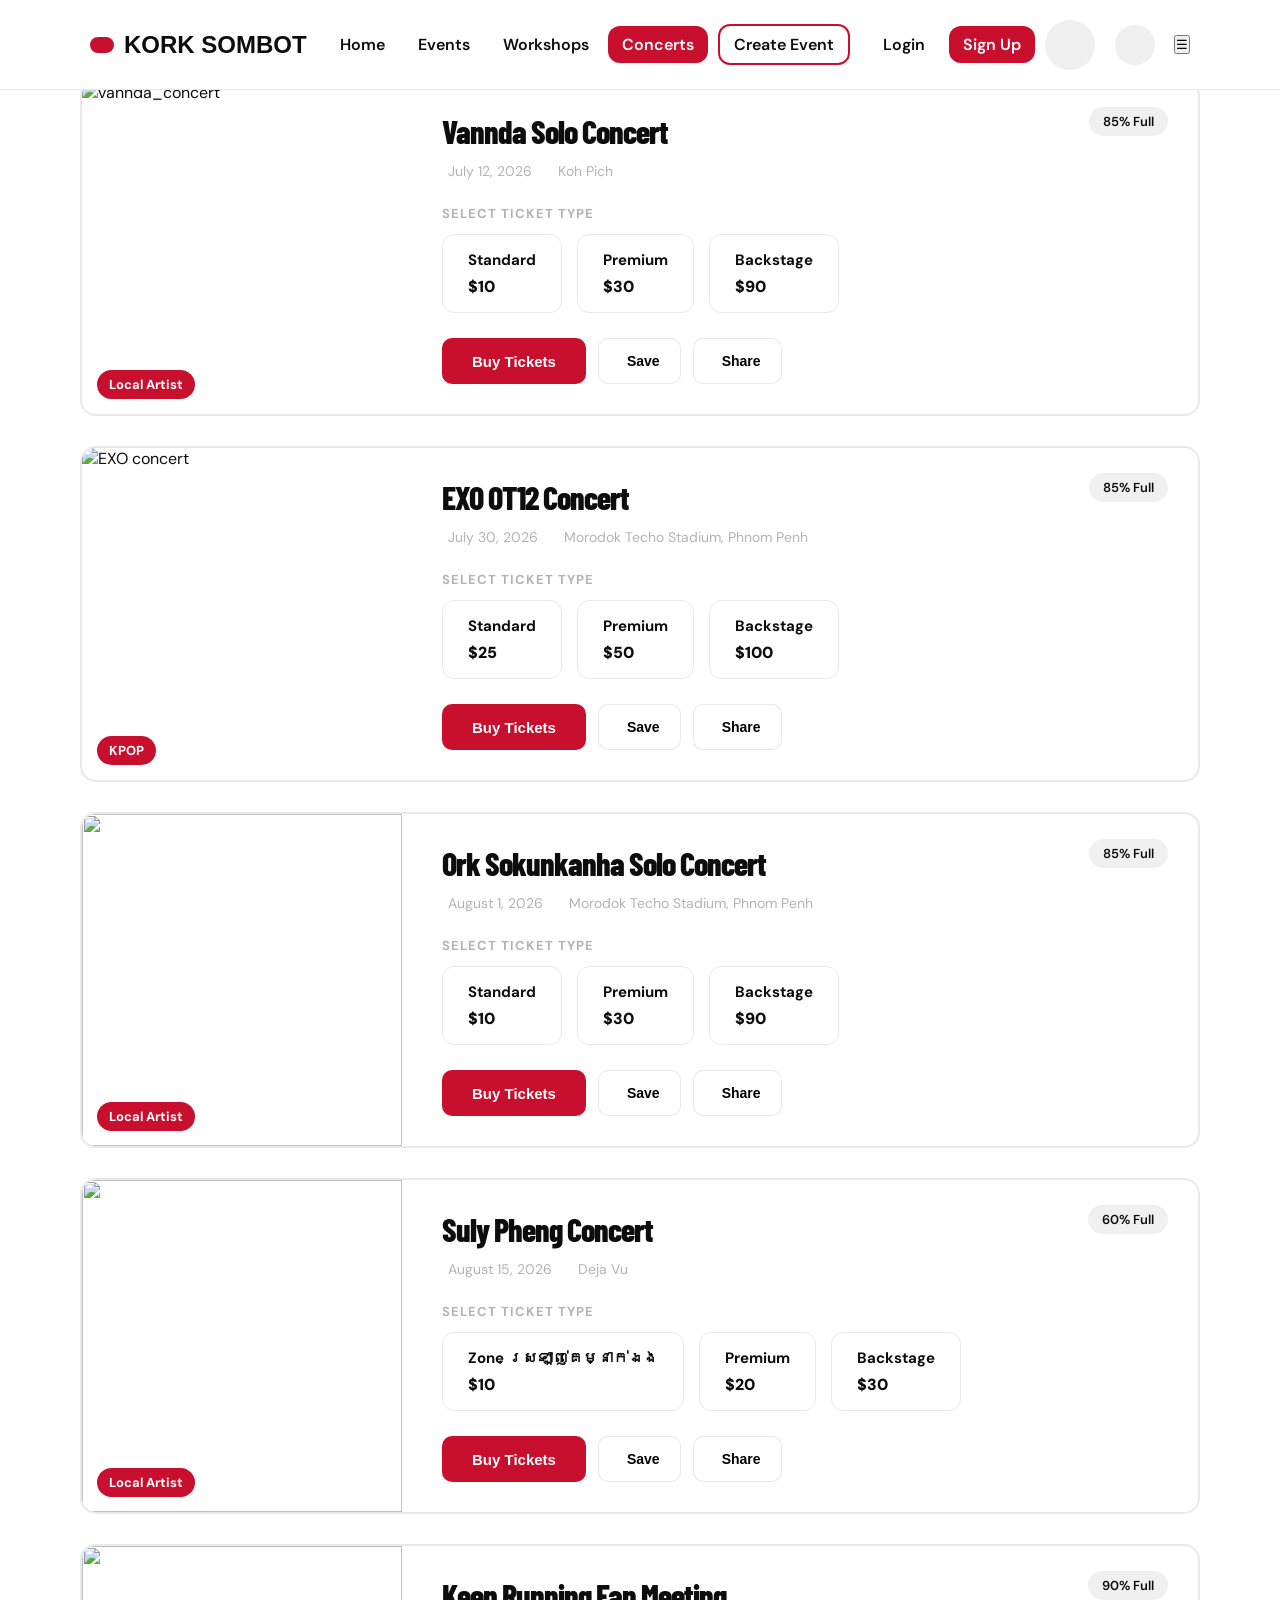
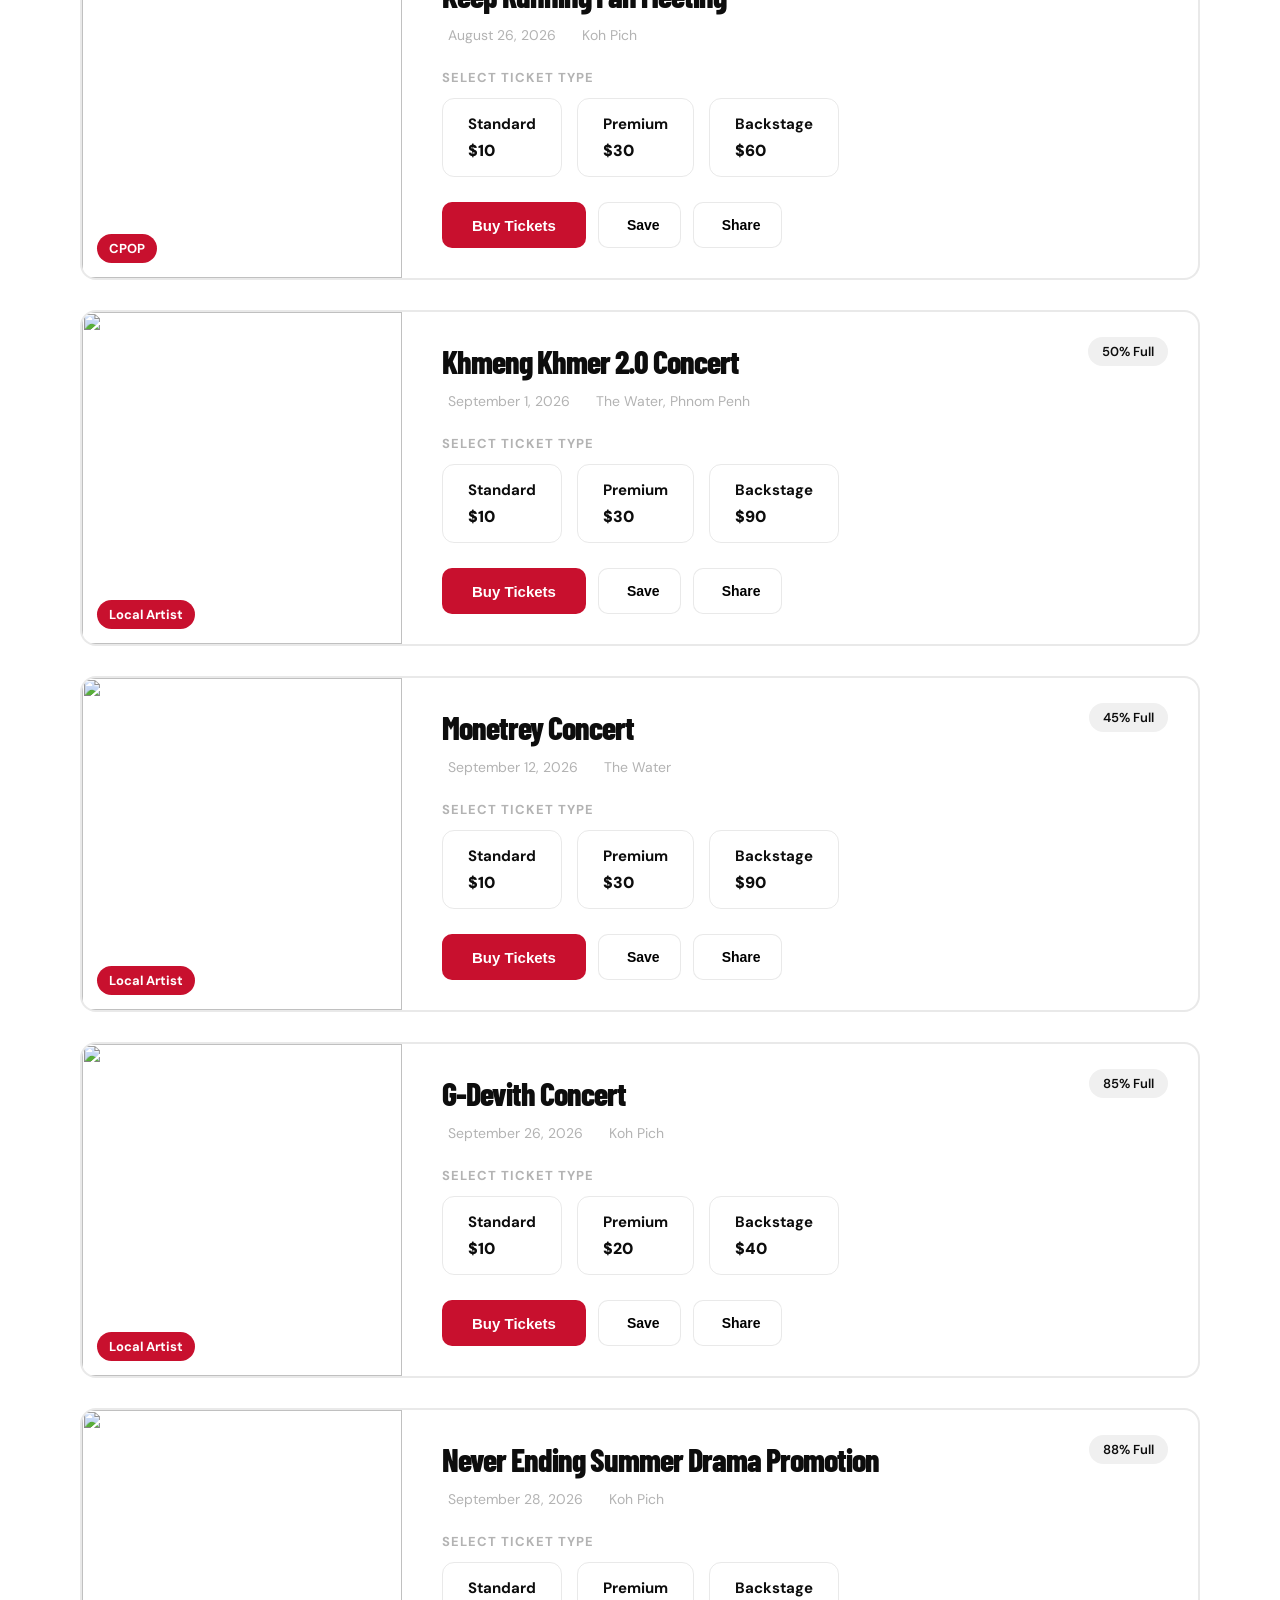
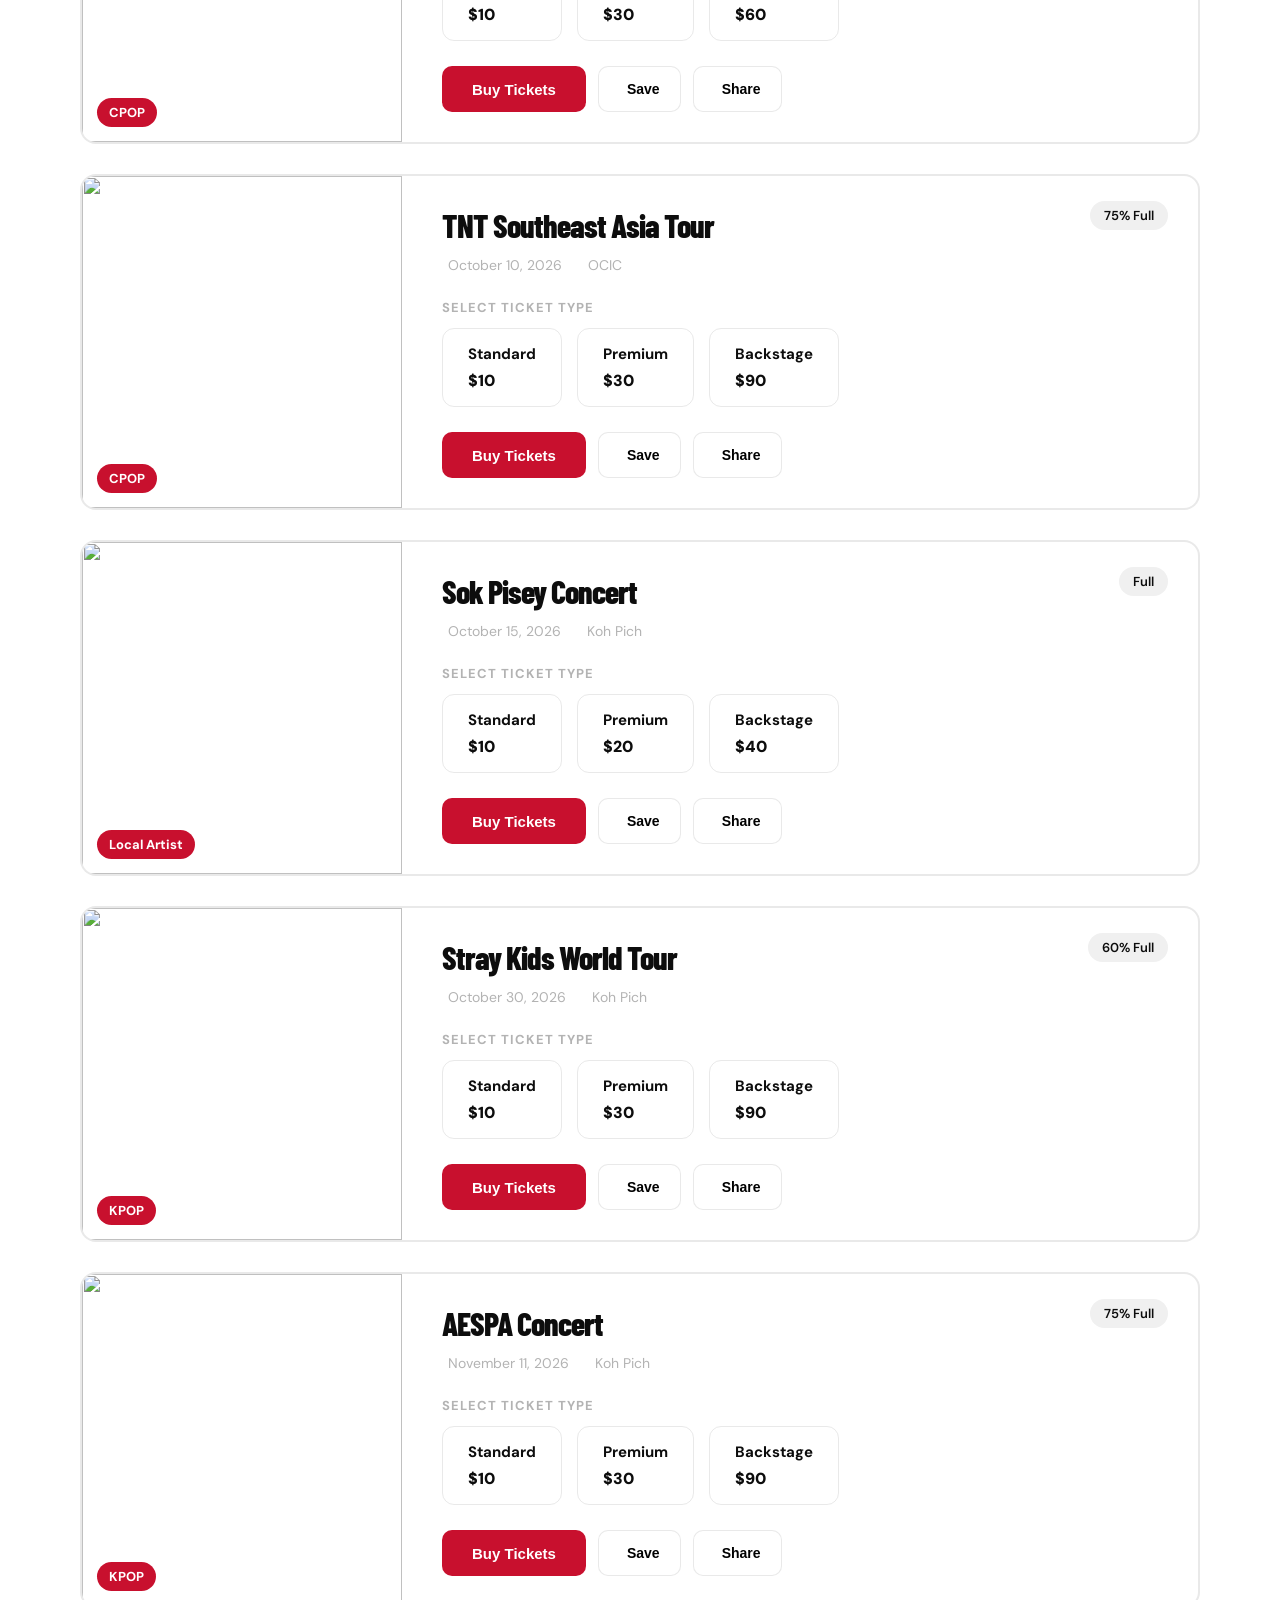
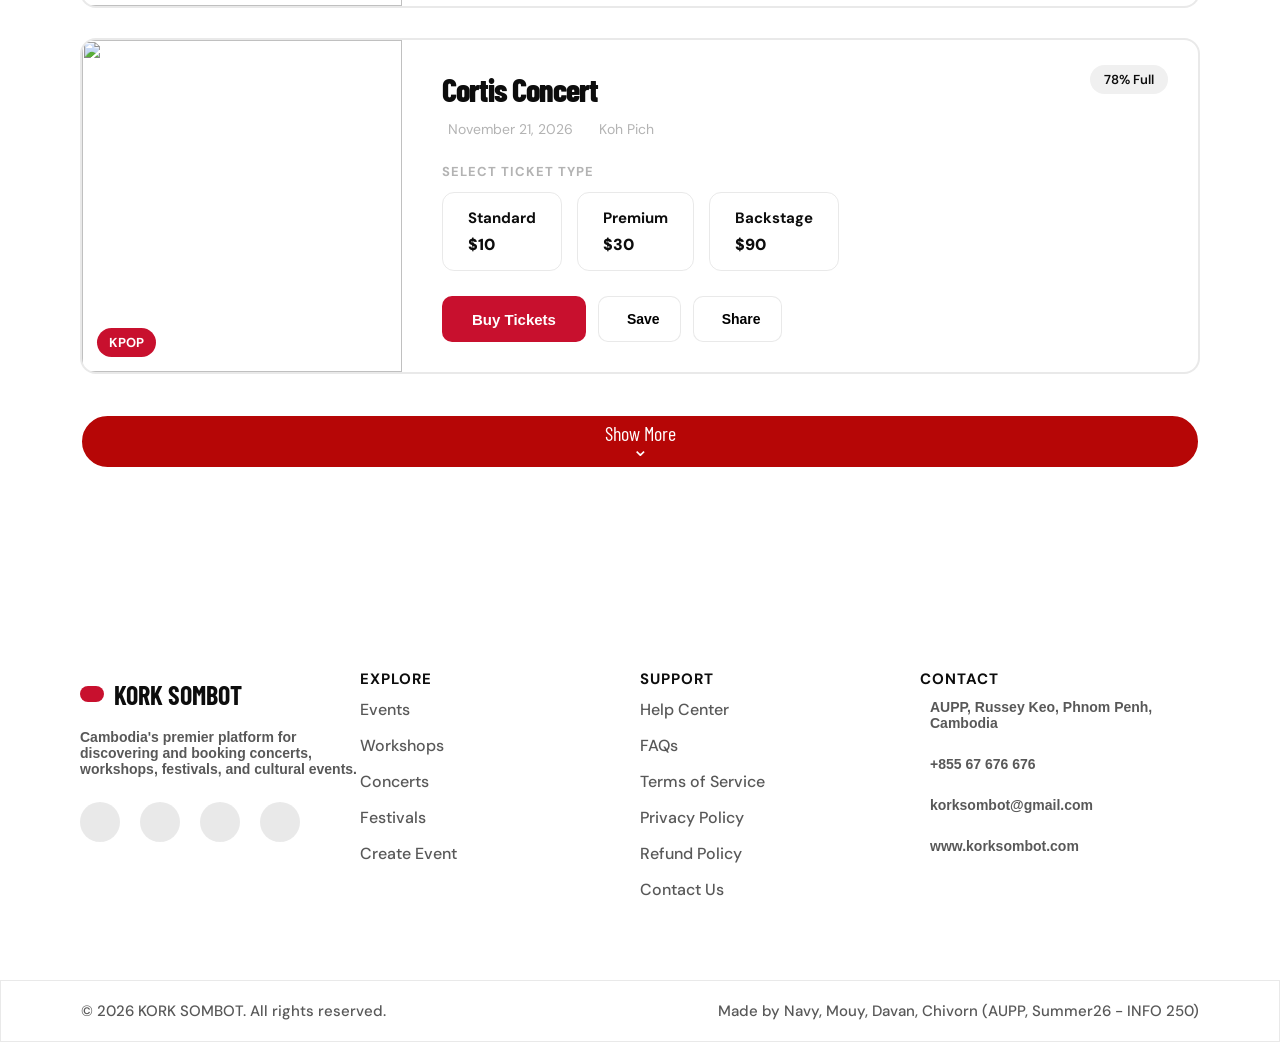
==== concerts.html @ e6289184 "Update navigation links to point to the correct login and sign-up pages across multiple HTML files" ====
<!DOCTYPE html>
<html lang="en">
<head>
    <meta charset="UTF-8"> <meta name="viewport" content="width=device-width, initial-scale=1.0">
    <link rel="stylesheet" href="https://cdnjs.cloudflare.com/ajax/libs/font-awesome/7.0.1/css/all.min.css">
    <link rel="stylesheet" href="concerts.css">
    <link href="https://api.fontshare.com/v2/css?f[]=supreme@400&f[]=technor@600&f[]=archivo@400&f[]=clash-display@600&f[]=clash-grotesk@400,600&display=swap" rel="stylesheet">
    <link rel="stylesheet" href="./darkmode.css">
</head>
<body>
        <header>
        <nav class="navbar">
            <div class="logo">
                <div class="logo-container">
                    <i class="fa-solid fa-ticket"></i>
                </div>
                <h1>KORK SOMBOT</h1>
            </div>

            <div>
                <ul class="nav-links">
                    <div class="nav-links-items">
                        <li><a href="./home.html">Home</a></li>
                        <li><a href="./events.html">Events</a></li>
                        <li><a href="./Workshop.html">Workshops </a></li>
                        <li><a href="./concerts.html">Concerts</a></li>
                    </div>
                    <a href="/create_events.html" class="btn-outline">Create Event</a>
                </ul>
            </div>

            <div class="nav-right">
                <a href="./login.html" class="log-in">Login</a>
                <a href="./sign_up.html" target="_blank" class="sign-up">Sign Up</a>
                <button class="user-icon"><a href="./user_page.html"><i class="fa-solid fa-user"></i></a></button>
            </div>
            <button id="toggle-btn" class="theme-icon"><i class="fa-regular fa-moon"></i></button>
            <button class="hamburger" onclick="toggleMenu()" aria-label="Toggle menu">&#9776;</button>
        </nav>
    </header>
    <main>

<!--Concert card-->
        <section class="featured-events">
            <!--concert 1-->
            <div class="event-detail-card">
                <div class="event-detail-image">
                    <img src="https://www.khmertimeskh.com/wp-content/uploads/2023/07/qqq-1.jpeg" alt="vannda_concert">
                    <span class="tag-overlay">Local Artist</span>
                </div>
                <div class="event-detail-content">
                    <span class="status-badge"><i class="fa-solid fa-arrow-trend-up"></i> 85% Full</span>
                    <h1 class="event-title">Vannda Solo Concert</h1>
                    <div class="event-meta">
                        <div><i class="fa-regular fa-calendar"></i> July 12, 2026</div>
                        <div><i class="fa-solid fa-location-dot"></i>Koh Pich</div>
                    </div>

                    <p class="ticket-label">SELECT TICKET TYPE</p>
                    <div class="ticket-options">
                        <div class="ticket-option">
                            <p class="ticket-type">Standard</p>
                            <p class="ticket-price">$10</p>
                        </div>
                        <div class="ticket-option">
                            <p class="ticket-type">Premium</p>
                            <p class="ticket-price">$30</p>
                        </div>
                        <div class="ticket-option">
                            <p class="ticket-type">Backstage</p>
                            <p class="ticket-price">$90</p>
                        </div>
                    </div>

                    <div class="event-detail-actions">
                        <button class="buy-btn">Buy Tickets</button>
                        <button class="save-btn"><i class="fa-regular fa-heart"></i> Save</button>
                        <button class="share-btn"><i class="fa-solid fa-share-nodes"></i> Share</button>
                    </div>
                </div>
            </div>

            <!--Concert 2-->

            <div class="event-detail-card">
                <div class="event-detail-image">
                    <img src="https://encrypted-tbn0.gstatic.com/images?q=tbn:ANd9GcQtqfMetxxTR1K9TuGbanvlYYu5wQZGjbeiuOTWoyVilg&s=10" alt="EXO concert">
                    <span class="tag-overlay">KPOP</span>
                </div>
                <div class="event-detail-content">
                    <span class="status-badge"><i class="fa-solid fa-arrow-trend-up"></i> 85% Full</span>
                    <h1 class="event-title">EXO OT12 Concert</h1>
                    <div class="event-meta">
                        <div><i class="fa-regular fa-calendar"></i> July 30, 2026</div>
                        <div><i class="fa-solid fa-location-dot"></i> Morodok Techo Stadium, Phnom Penh</div>
                    </div>

                    <p class="ticket-label">SELECT TICKET TYPE</p>
                    <div class="ticket-options">
                        <div class="ticket-option">
                            <p class="ticket-type">Standard</p>
                            <p class="ticket-price">$25</p>
                        </div>
                        <div class="ticket-option">
                            <p class="ticket-type">Premium</p>
                            <p class="ticket-price">$50</p>
                        </div>
                        <div class="ticket-option">
                            <p class="ticket-type">Backstage</p>
                            <p class="ticket-price">$100</p>
                        </div>
                    </div>

                    <div class="event-detail-actions">
                        <button class="buy-btn">Buy Tickets</button>
                        <button class="save-btn"><i class="fa-regular fa-heart"></i> Save</button>
                        <button class="share-btn"><i class="fa-solid fa-share-nodes"></i> Share</button>
                    </div>
                </div>
            </div>

            <!--Concert 3-->
            <div class="event-detail-card">
                <div class="event-detail-image">
                    <img src="https://encrypted-tbn0.gstatic.com/images?q=tbn:ANd9GcTaoD139-Hy5ukPWcLjjjTkIpiIWUgqJ9wEs6LhELni3ic8UyeLZzSv_WEV&s=10" alt="">
                    <span class="tag-overlay">Local Artist</span>
                </div>
                <div class="event-detail-content">
                    <span class="status-badge"><i class="fa-solid fa-arrow-trend-up"></i> 85% Full</span>
                    <h1 class="event-title">Ork Sokunkanha Solo Concert</h1>
                    <div class="event-meta">
                        <div><i class="fa-regular fa-calendar"></i> August 1, 2026</div>
                        <div><i class="fa-solid fa-location-dot"></i> Morodok Techo Stadium, Phnom Penh</div>
                    </div>

                    <p class="ticket-label">SELECT TICKET TYPE</p>
                    <div class="ticket-options">
                        <div class="ticket-option">
                            <p class="ticket-type">Standard</p>
                            <p class="ticket-price">$10</p>
                        </div>
                        <div class="ticket-option">
                            <p class="ticket-type">Premium</p>
                            <p class="ticket-price">$30</p>
                        </div>
                        <div class="ticket-option">
                            <p class="ticket-type">Backstage</p>
                            <p class="ticket-price">$90</p>
                        </div>
                    </div>

                    <div class="event-detail-actions">
                        <button class="buy-btn">Buy Tickets</button>
                        <button class="save-btn"><i class="fa-regular fa-heart"></i> Save</button>
                        <button class="share-btn"><i class="fa-solid fa-share-nodes"></i> Share</button>
                    </div>
                </div>
            </div>
            
            <!--Concert 4-->
            <div class="event-detail-card">
                <div class="event-detail-image">
                    <img src="https://i.scdn.co/image/ab67616d00001e02216dbcd600f0208eb8d3c972" alt="">
                    <span class="tag-overlay">Local Artist</span>
                </div>
                <div class="event-detail-content">
                    <span class="status-badge"><i class="fa-solid fa-arrow-trend-up"></i> 60% Full</span>
                    <h1 class="event-title">Suly Pheng Concert</h1>
                    <div class="event-meta">
                        <div><i class="fa-regular fa-calendar"></i>August 15, 2026</div>
                        <div><i class="fa-solid fa-location-dot"></i>Deja Vu</div>
                    </div>

                    <p class="ticket-label">SELECT TICKET TYPE</p>
                    <div class="ticket-options">
                        <div class="ticket-option">
                            <p class="ticket-type">Zone ស្រឡាញ់គេម្នាក់​ឯង</p>
                            <p class="ticket-price">$10</p>
                        </div>
                        <div class="ticket-option">
                            <p class="ticket-type">Premium</p>
                            <p class="ticket-price">$20</p>
                        </div>
                        <div class="ticket-option">
                            <p class="ticket-type">Backstage</p>
                            <p class="ticket-price">$30</p>
                        </div>
                    </div>

                    <div class="event-detail-actions">
                        <button class="buy-btn">Buy Tickets</button>
                        <button class="save-btn"><i class="fa-regular fa-heart"></i> Save</button>
                        <button class="share-btn"><i class="fa-solid fa-share-nodes"></i> Share</button>
                    </div>
                </div>
            </div>
            
            <!--Concert 5-->
            <div class="event-detail-card">
                <div class="event-detail-image">
                    <img src="https://media.themoviedb.org/t/p/w500/nSFBCyjyRd37uII5OTT0txk7Fld.jpg" alt="">
                    <span class="tag-overlay">CPOP</span>
                </div>
                <div class="event-detail-content">
                    <span class="status-badge"><i class="fa-solid fa-arrow-trend-up"></i> 90% Full</span>
                    <h1 class="event-title">Keep Running Fan Meeting</h1>
                    <div class="event-meta">
                        <div><i class="fa-regular fa-calendar"></i>August 26, 2026</div>
                        <div><i class="fa-solid fa-location-dot"></i>Koh Pich</div>
                    </div>

                    <p class="ticket-label">SELECT TICKET TYPE</p>
                    <div class="ticket-options">
                        <div class="ticket-option">
                            <p class="ticket-type">Standard</p>
                            <p class="ticket-price">$10</p>
                        </div>
                        <div class="ticket-option">
                            <p class="ticket-type">Premium</p>
                            <p class="ticket-price">$30</p>
                        </div>
                        <div class="ticket-option">
                            <p class="ticket-type">Backstage</p>
                            <p class="ticket-price">$60</p>
                        </div>
                    </div>

                    <div class="event-detail-actions">
                        <button class="buy-btn">Buy Tickets</button>
                        <button class="save-btn"><i class="fa-regular fa-heart"></i> Save</button>
                        <button class="share-btn"><i class="fa-solid fa-share-nodes"></i> Share</button>
                    </div>
                </div>
            </div>

            <!--Concert 6-->
            <div class="event-detail-card">
                <div class="event-detail-image">
                    <img src="https://i.scdn.co/image/ab67616d00001e027cbe621cf547ddab3ce68b49" alt="">
                    <span class="tag-overlay">Local Artist</span>
                </div>
                <div class="event-detail-content">
                    <span class="status-badge"><i class="fa-solid fa-arrow-trend-up"></i> 50% Full</span>
                    <h1 class="event-title">Khmeng Khmer 2.0 Concert</h1>
                    <div class="event-meta">
                        <div><i class="fa-regular fa-calendar"></i> September 1, 2026</div>
                        <div><i class="fa-solid fa-location-dot"></i> The Water, Phnom Penh</div>
                    </div>

                    <p class="ticket-label">SELECT TICKET TYPE</p>
                    <div class="ticket-options">
                        <div class="ticket-option">
                            <p class="ticket-type">Standard</p>
                            <p class="ticket-price">$10</p>
                        </div>
                        <div class="ticket-option">
                            <p class="ticket-type">Premium</p>
                            <p class="ticket-price">$30</p>
                        </div>
                        <div class="ticket-option">
                            <p class="ticket-type">Backstage</p>
                            <p class="ticket-price">$90</p>
                        </div>
                    </div>

                    <div class="event-detail-actions">
                        <button class="buy-btn">Buy Tickets</button>
                        <button class="save-btn"><i class="fa-regular fa-heart"></i> Save</button>
                        <button class="share-btn"><i class="fa-solid fa-share-nodes"></i> Share</button>
                    </div>
                </div>
            </div>



            <!--Concert 7-->
            <div class="event-detail-card">
                <div class="event-detail-image">
                    <img src="https://encrypted-tbn0.gstatic.com/images?q=tbn:ANd9GcRcYr_kzHBTL4kwM__ftBMWNaEceE4enkfrnNEJS_AleQi9nIiLlkIRY6k&s=10" alt="">
                    <span class="tag-overlay">Local Artist</span>
                </div>
                <div class="event-detail-content">
                    <span class="status-badge"><i class="fa-solid fa-arrow-trend-up"></i> 45% Full</span>
                    <h1 class="event-title">Monetrey Concert</h1>
                    <div class="event-meta">
                        <div><i class="fa-regular fa-calendar"></i>September 12, 2026</div>
                        <div><i class="fa-solid fa-location-dot"></i>The Water</div>
                    </div>

                    <p class="ticket-label">SELECT TICKET TYPE</p>
                    <div class="ticket-options">
                        <div class="ticket-option">
                            <p class="ticket-type">Standard</p>
                            <p class="ticket-price">$10</p>
                        </div>
                        <div class="ticket-option">
                            <p class="ticket-type">Premium</p>
                            <p class="ticket-price">$30</p>
                        </div>
                        <div class="ticket-option">
                            <p class="ticket-type">Backstage</p>
                            <p class="ticket-price">$90</p>
                        </div>
                    </div>

                    <div class="event-detail-actions">
                        <button class="buy-btn">Buy Tickets</button>
                        <button class="save-btn"><i class="fa-regular fa-heart"></i> Save</button>
                        <button class="share-btn"><i class="fa-solid fa-share-nodes"></i> Share</button>
                    </div>
                </div>
            </div>
            
            <!--Concert 8-->
            <div class="event-detail-card">
                <div class="event-detail-image">
                    <img src="https://encrypted-tbn0.gstatic.com/images?q=tbn:ANd9GcRvqPW2VMhpVYC9XDnaRJ0IQfYuwMYSgLlv1tIUpdUIewGm4tWftrSiyVw&s=10" alt="">
                    <span class="tag-overlay">Local Artist</span>
                </div>
                <div class="event-detail-content">
                    <span class="status-badge"><i class="fa-solid fa-arrow-trend-up"></i> 85% Full</span>
                    <h1 class="event-title">G-Devith Concert</h1>
                    <div class="event-meta">
                        <div><i class="fa-regular fa-calendar"></i>September 26, 2026</div>
                        <div><i class="fa-solid fa-location-dot"></i>Koh Pich</div>
                    </div>

                    <p class="ticket-label">SELECT TICKET TYPE</p>
                    <div class="ticket-options">
                        <div class="ticket-option">
                            <p class="ticket-type">Standard</p>
                            <p class="ticket-price">$10</p>
                        </div>
                        <div class="ticket-option">
                            <p class="ticket-type">Premium</p>
                            <p class="ticket-price">$20</p>
                        </div>
                        <div class="ticket-option">
                            <p class="ticket-type">Backstage</p>
                            <p class="ticket-price">$40</p>
                        </div>
                    </div>

                    <div class="event-detail-actions">
                        <button class="buy-btn">Buy Tickets</button>
                        <button class="save-btn"><i class="fa-regular fa-heart"></i> Save</button>
                        <button class="share-btn"><i class="fa-solid fa-share-nodes"></i> Share</button>
                    </div>
                </div>
            </div>
            
            <!--Concert 9-->
            <div class="event-detail-card">
                <div class="event-detail-image">
                    <img src="https://sudsapda.com/app/uploads/2026/06/008CnFwzly1ide8ifdvlkj33zl5zau15.jpg" alt="">
                    <span class="tag-overlay">CPOP</span>
                </div>
                <div class="event-detail-content">
                    <span class="status-badge"><i class="fa-solid fa-arrow-trend-up"></i> 88% Full</span>
                    <h1 class="event-title">Never Ending Summer Drama Promotion</h1>
                    <div class="event-meta">
                        <div><i class="fa-regular fa-calendar"></i>September 28, 2026</div>
                        <div><i class="fa-solid fa-location-dot"></i>Koh Pich</div>
                    </div>

                    <p class="ticket-label">SELECT TICKET TYPE</p>
                    <div class="ticket-options">
                        <div class="ticket-option">
                            <p class="ticket-type">Standard</p>
                            <p class="ticket-price">$10</p>
                        </div>
                        <div class="ticket-option">
                            <p class="ticket-type">Premium</p>
                            <p class="ticket-price">$30</p>
                        </div>
                        <div class="ticket-option">
                            <p class="ticket-type">Backstage</p>
                            <p class="ticket-price">$60</p>
                        </div>
                    </div>

                    <div class="event-detail-actions">
                        <button class="buy-btn">Buy Tickets</button>
                        <button class="save-btn"><i class="fa-regular fa-heart"></i> Save</button>
                        <button class="share-btn"><i class="fa-solid fa-share-nodes"></i> Share</button>
                    </div>
                </div>
            </div>
            
            <!--Concert 10-->
            <div class="event-detail-card">
                <div class="event-detail-image">
                    <img src="https://encrypted-tbn0.gstatic.com/images?q=tbn:ANd9GcT3j_4STGPlRlAp9ue3uQggCvcf1oXQuz4OHo7RqXqfQzfS9i_ZpNMJjvE&s=10" alt="">
                    <span class="tag-overlay">CPOP</span>
                </div>
                <div class="event-detail-content">
                    <span class="status-badge"><i class="fa-solid fa-arrow-trend-up"></i> 75% Full</span>
                    <h1 class="event-title">TNT Southeast Asia Tour</h1>
                    <div class="event-meta">
                        <div><i class="fa-regular fa-calendar"></i>October 10, 2026</div>
                        <div><i class="fa-solid fa-location-dot"></i>OCIC</div>
                    </div>

                    <p class="ticket-label">SELECT TICKET TYPE</p>
                    <div class="ticket-options">
                        <div class="ticket-option">
                            <p class="ticket-type">Standard</p>
                            <p class="ticket-price">$10</p>
                        </div>
                        <div class="ticket-option">
                            <p class="ticket-type">Premium</p>
                            <p class="ticket-price">$30</p>
                        </div>
                        <div class="ticket-option">
                            <p class="ticket-type">Backstage</p>
                            <p class="ticket-price">$90</p>
                        </div>
                    </div>

                    <div class="event-detail-actions">
                        <button class="buy-btn">Buy Tickets</button>
                        <button class="save-btn"><i class="fa-regular fa-heart"></i> Save</button>
                        <button class="share-btn"><i class="fa-solid fa-share-nodes"></i> Share</button>
                    </div>
                </div>
            </div>

            
            <!--Concert 11-->
            <div class="event-detail-card">
                <div class="event-detail-image">
                    <img src="https://encrypted-tbn0.gstatic.com/images?q=tbn:ANd9GcTmIBXeZFuxxNXFdlSBxWkd2prP9uvHPNncxqELYxG9cDzryn0bcDekHWDr&s=10" alt="">
                    <span class="tag-overlay">Local Artist</span>
                </div>
                <div class="event-detail-content">
                    <span class="status-badge"><i class="fa-solid fa-arrow-trend-up"></i> Full</span>
                    <h1 class="event-title">Sok Pisey Concert</h1>
                    <div class="event-meta">
                        <div><i class="fa-regular fa-calendar"></i>October 15, 2026</div>
                        <div><i class="fa-solid fa-location-dot"></i>Koh Pich</div>
                    </div>

                    <p class="ticket-label">SELECT TICKET TYPE</p>
                    <div class="ticket-options">
                        <div class="ticket-option">
                            <p class="ticket-type">Standard</p>
                            <p class="ticket-price">$10</p>
                        </div>
                        <div class="ticket-option">
                            <p class="ticket-type">Premium</p>
                            <p class="ticket-price">$20</p>
                        </div>
                        <div class="ticket-option">
                            <p class="ticket-type">Backstage</p>
                            <p class="ticket-price">$40</p>
                        </div>
                    </div>

                    <div class="event-detail-actions">
                        <button class="buy-btn">Buy Tickets</button>
                        <button class="save-btn"><i class="fa-regular fa-heart"></i> Save</button>
                        <button class="share-btn"><i class="fa-solid fa-share-nodes"></i> Share</button>
                    </div>
                </div>
            </div>

            <!--Concert 12-->
            <div class="event-detail-card">
                <div class="event-detail-image">
                    <img src="https://kpopofficial.com/wp-content/uploads/2025/11/Stray-Kids-Rock-in-Rio-Palco-Mundo-2026.webp" alt="">
                    <span class="tag-overlay">KPOP</span>
                </div>
                <div class="event-detail-content">
                    <span class="status-badge"><i class="fa-solid fa-arrow-trend-up"></i> 60% Full</span>
                    <h1 class="event-title">Stray Kids World Tour</h1>
                    <div class="event-meta">
                        <div><i class="fa-regular fa-calendar"></i>October 30, 2026</div>
                        <div><i class="fa-solid fa-location-dot"></i>Koh Pich</div>
                    </div>

                    <p class="ticket-label">SELECT TICKET TYPE</p>
                    <div class="ticket-options">
                        <div class="ticket-option">
                            <p class="ticket-type">Standard</p>
                            <p class="ticket-price">$10</p>
                        </div>
                        <div class="ticket-option">
                            <p class="ticket-type">Premium</p>
                            <p class="ticket-price">$30</p>
                        </div>
                        <div class="ticket-option">
                            <p class="ticket-type">Backstage</p>
                            <p class="ticket-price">$90</p>
                        </div>
                    </div>

                    <div class="event-detail-actions">
                        <button class="buy-btn">Buy Tickets</button>
                        <button class="save-btn"><i class="fa-regular fa-heart"></i> Save</button>
                        <button class="share-btn"><i class="fa-solid fa-share-nodes"></i> Share</button>
                    </div>
                </div>
            </div>



            <!--Concert 13-->
            <div class="event-detail-card">
                <div class="event-detail-image">
                    <img src="https://i.scdn.co/image/ab67616100005174b29c20ae1a1435066fe26f35" alt="">
                    <span class="tag-overlay">KPOP</span>
                </div>
                <div class="event-detail-content">
                    <span class="status-badge"><i class="fa-solid fa-arrow-trend-up"></i>75% Full</span>
                    <h1 class="event-title">AESPA Concert</h1>
                    <div class="event-meta">
                        <div><i class="fa-regular fa-calendar"></i>November 11, 2026</div>
                        <div><i class="fa-solid fa-location-dot"></i>Koh Pich</div>
                    </div>

                    <p class="ticket-label">SELECT TICKET TYPE</p>
                    <div class="ticket-options">
                        <div class="ticket-option">
                            <p class="ticket-type">Standard</p>
                            <p class="ticket-price">$10</p>
                        </div>
                        <div class="ticket-option">
                            <p class="ticket-type">Premium</p>
                            <p class="ticket-price">$30</p>
                        </div>
                        <div class="ticket-option">
                            <p class="ticket-type">Backstage</p>
                            <p class="ticket-price">$90</p>
                        </div>
                    </div>

                    <div class="event-detail-actions">
                        <button class="buy-btn">Buy Tickets</button>
                        <button class="save-btn"><i class="fa-regular fa-heart"></i> Save</button>
                        <button class="share-btn"><i class="fa-solid fa-share-nodes"></i> Share</button>
                    </div>
                </div>
            </div>
            

            <!--Concert 14-->
            <div class="event-detail-card">
                <div class="event-detail-image">
                    <img src="https://image.koreajoongangdaily.com/?imageId=12626178&width=1200" alt="">
                    <span class="tag-overlay">KPOP</span>
                </div>
                <div class="event-detail-content">
                    <span class="status-badge"><i class="fa-solid fa-arrow-trend-up"></i> 78% Full</span>
                    <h1 class="event-title">Cortis Concert</h1>
                    <div class="event-meta">
                        <div><i class="fa-regular fa-calendar"></i>November 21, 2026</div>
                        <div><i class="fa-solid fa-location-dot"></i>Koh Pich</div>
                    </div>

                    <p class="ticket-label">SELECT TICKET TYPE</p>
                    <div class="ticket-options">
                        <div class="ticket-option">
                            <p class="ticket-type">Standard</p>
                            <p class="ticket-price">$10</p>
                        </div>
                        <div class="ticket-option">
                            <p class="ticket-type">Premium</p>
                            <p class="ticket-price">$30</p>
                        </div>
                        <div class="ticket-option">
                            <p class="ticket-type">Backstage</p>
                            <p class="ticket-price">$90</p>
                        </div>
                    </div>

                    <div class="event-detail-actions">
                        <button class="buy-btn">Buy Tickets</button>
                        <button class="save-btn"><i class="fa-regular fa-heart"></i> Save</button>
                        <button class="share-btn"><i class="fa-solid fa-share-nodes"></i> Share</button>
                    </div>
                </div>
            </div>
            <div class="button-container">
                <button class="show-more-btn">
                    <span class="text">Show More</span> <br>
                    <span class="arrow">&#8964;</span>
                </button>
            </div>

        </section>
            
    

                <!-- Footer -->
        <footer>
            <div class="footer-grid">
                <div class="footer-grid-box">
                    <div class="logo">
                        <div class="logo-container">
                            <i class="fa-solid fa-ticket"></i>
                        </div>
                        <h1>KORK SOMBOT</h1>
                    </div>
                    <p>Cambodia's premier platform for discovering and booking concerts, workshops, festivals, and cultural events.</p>
                    <div class="social-links">
                        <i class="fa-brands fa-facebook"></i>
                        <i class="fa-brands fa-instagram"></i>
                        <i class="fa-brands fa-tiktok"></i>
                        <i class="fa-brands fa-telegram"></i>
                    </div>
                </div>
                <div class="footer-grid-box">
                    <h1 class="footer-card-title">Explore</h1>
                    <div class="footer-links xPlore">
                        <a href="#">Events</a>
                        <a href="#">Workshops</a>
                        <a href="#">Concerts</a>
                        <a href="#">Festivals</a>
                        <a href="#">Create Event</a>
                    </div>
                </div>
                <div class="footer-grid-box">
                    <h1 class="footer-card-title">Support</h1>
                    <div class="footer-links support">
                        <a href="#">Help Center</a>
                        <a href="#">FAQs</a>
                        <a href="#">Terms of Service</a>
                        <a href="#">Privacy Policy</a>
                        <a href="#">Refund Policy</a>
                        <a href="#">Contact Us </a>
                    </div>
                </div>
                <div class="footer-grid-box">
                    <h1 class="footer-card-title">Contact</h1>
                    <div class="footer-contact-info">
                        <div class="lct">
                            <i class="fa-solid fa-location-dot"></i>
                            <p>AUPP, Russey Keo, Phnom Penh, Cambodia</p>
                        </div>
                        <div class="tel">
                            <i class="fa-solid fa-phone"></i>
                            <p>+855 67 676 676</p>
                        </div>
                        <div class="email">
                            <i class="fa-regular fa-envelope"></i>
                            <p>korksombot@gmail.com</p>
                        </div>
                        <div class="website">
                            <i class="fa-solid fa-globe"></i>
                            <p>www.korksombot.com</p>
                        </div>
                    </div>
                </div>
            </div>
            
        </footer>
        <div class="footer-end">
                <p>© 2026 KORK SOMBOT. All rights reserved.</p>
                <p>Made by Navy, Mouy, Davan, Chivorn (AUPP, Summer26 - INFO 250)</p>
        </div>
    </main>
    <script src="./pageActive.js"></script>
    <script src="./darkMode.js"></script>
</body>
</html>
---- concerts.css ----
@import url("style.css");
@import url("variables.css");

.featured-events{
  padding-top: 80px;
}
/*event detail card*/
.event-detail-card {
  display: flex;
  background-color: var(--text-white);
  border: 2px solid var(--btn-hover);
  border-radius: 16px;
  overflow: hidden;
  font-family: var(--btn-font);
  color: var(--bg-dark);
  margin-bottom: 30px;
}

.event-detail-image {
  position: relative;
  width: 320px;
  flex-shrink: 0;
}
.event-detail-image img {
  width: 100%;
  height: 100%;
  object-fit: cover;
  display: block;
}
.event-detail-image .tag-overlay {
  position: absolute;
  bottom: 15px;
  left: 15px;
  background-color: var(--primary-red);
  color: var(--text-white);
  padding: 6px 12px;
  border-radius: 20px;
  font-size: 13px;
  font-weight: 700;
}

.event-detail-content {
  flex: 1;
  padding: 30px 40px;
  position: relative;
}

.event-detail-content .event-title {
  font-family: var(--primary-font);
  font-size: 2rem;
  font-weight: 800;
  letter-spacing: -1px;
  margin-bottom: 12px;
}

.event-detail-content .event-meta {
  display: flex;
  gap: 20px;
  margin-bottom: 25px;
  font-size: 14px;
  color: var(--text-gray);
}
.event-detail-content .event-meta div {
  display: flex;
  align-items: center;
  gap: 6px;
}
.event-detail-content .event-meta i {
  color: var(--primary-red);
}

.status-badge {
  position: absolute;
  top: 25px;
  right: 30px;
  background-color: #f0f0f0;
  color: var(--bg-dark);
  padding: 6px 14px;
  border-radius: 20px;
  font-size: 13px;
  font-weight: 600;
}

.ticket-label {
  font-size: 13px;
  letter-spacing: 1px;
  color: var(--text-gray);
  font-weight: 700;
  margin-bottom: 12px;
}

.ticket-options {
  display: flex;
  gap: 15px;
  margin-bottom: 25px;
}
.ticket-option {
  border: 1px solid var(--btn-hover);
  border-radius: 12px;
  padding: 15px 25px;
  cursor: pointer;
  transition: all 0.15s ease-in-out;
}
.ticket-option:hover,
.ticket-option.selected {
  border-color: var(--primary-red);
  background-color: #fff6f6;
}
.ticket-option .ticket-type {
  font-weight: 700;
  font-size: 15px;
  margin-bottom: 6px;
}
.ticket-option .ticket-price {
  font-weight: 900;
  font-size: 16px;
}

.event-detail-actions {
  display: flex;
  gap: 12px;
}
.event-detail-actions .buy-btn {
  background-color: var(--primary-red);
  color: var(--text-white);
  border: none;
  padding: 14px 30px;
  border-radius: 10px;
  font-weight: 700;
  font-size: 15px;
  cursor: pointer;
  transition: background-color 0.15s ease-in-out;
}
.event-detail-actions .buy-btn:hover {
  background-color: #c8102fbe;
}
.event-detail-actions .save-btn,
.event-detail-actions .share-btn {
  background-color: var(--text-white);
  border: 1px solid var(--btn-hover);
  padding: 14px 20px;
  
  border-radius: 10px;
  font-weight: 600;
  font-size: 14px;
  display: flex;
  align-items: center;
  gap: 8px;
  cursor: pointer;
  transition: all 0.15s ease-in-out;
}
.event-detail-actions .save-btn:hover,
.event-detail-actions .share-btn:hover {
  border-color: var(--primary-red);
  color: var(--primary-red);
}

.button-container {
    display: flex;
    justify-content: center;
    margin: 40px 0;
    
}

.show-more-btn {
    display: flex;
    flex-direction: column;   /* Stack items vertically */
    align-items: center;      /* Center them horizontally */
    justify-content: center;

    padding: 5px 40px;
    border: 2px solid #ffffff;
    border-radius: 30px;
    background-color: rgb(182, 6, 6);
    cursor: pointer;
    font-size: 20px;
    color: white;
    font-family: var(--btn-font);
    width: 100%;
}

.arrow {
    font-size: 20px;
    margin-top: -35px;
}

.show-more-btn:hover {
    background-color: #f5f5f5;
    transform: translateY(-2px);
    color: rgb(116, 7, 7);
    border-color: rgb(116, 7, 7);
}
---- darkmode.css ----
body.dark {
/* dark mode on navbar */
  .navbar{
    background-color: var(--bg-dark);
    color: var(--text-white);
  }
  .logo-container i{
    color: var(--text-white);
  }
  .nav-links-items a{
    color: var(--text-white);
  }
  .btn-outline{
    color: var(--text-white);
  }
  .log-in{
    color: var(--text-white);
  }
/* Dark mode on event categories */
  .event-categ{
    background-color: #444141;
  }
  .text{
    color: var(--text-white);
  }
  .grid-card{
    background-color: var(--bg-dark);
    h5, .icon{
        color: var(--bg-light);
    }
    p{
        color: var(--primary-red);
    }
    .icon{
        background-color: var(--primary-red); 
    }
  }
  .grid-card:hover{
    background-color: var(--btn-hover);
    h5{
      color: var(--text-white);
    }
  }
/* Dark mode on Featured Events */
  .featured-events{
    background-color: var(--bg-dark);
  }
  .content{
    background-color: #444141;
    color: var(--text-white);
  }
  .banner{
    background-color: #444141;
    h1{
        color: var(--text-white);
    }
    p{
        color: var(--text-white);
    }
  }
  .badge{
    color: var(--bg-dark);  
  }
  .btn-banner .browse-btn{
    color: var(--bg-light);
    border: 1px solid #000000;
    transition: ease-in 0.2s;
  }
  .btn-banner .browse-btn:hover{
    background-color: #000000;
    color: var(--primary-red);
  }
  .btn-banner .free-btn{
    color: var(--text-white);
    background-color: var(--bg-dark);
    transition: ease-in 0.2s;
  }
  .btn-banner .free-btn:hover{
    color: var(--primary-red);
  }
/* Dark Mode on footer */
  footer{
    background-color: var(--bg-dark);
    color: var(--text-white);
  }
  p{
    color: var(--text-gray);
  }
  .footer-links a{
    color: var(--text-white);
  }
  .footer-end{
    background-color: var(--bg-dark);
  }
  /* Featured Events page */
  .search-box, .sort-box{
    background-color: var(--bg-dark);
    color: var(--text-white);
  }
  .wrapper1{
    background-color: #444141;
  }
  .event-detail-card{
    background-color: #444141;
  }
  .ticket-option:hover,
  .ticket-option.selected {
    border-color: var(--primary-red);
    background-color: var(--bg-dark);
  }
  .event-detail-actions .save-btn,
  .event-detail-actions .share-btn {
    background-color: var(--bg-dark);
    border: 1px solid var(--btn-hover);
    padding: 14px 20px;
    color: var(--bg-light);
    border-radius: 10px;
    font-weight: 600;
    font-size: 14px;
    display: flex;
    align-items: center;
    gap: 8px;
    cursor: pointer;
    transition: all 0.15s ease-in-out;
  }
  .event-detail-actions .save-btn:hover,
  .event-detail-actions .share-btn:hover {
    border-color: var(--primary-red);
    color: var(--primary-red);
  }
  .create-hero{
    background-color: var(--bg-dark);
    color: var(--bg-light);
  }
  .create-hero p{
    color: var(--bg-light);
    font-size: 1.2rem;
  }
  .create-event{
    background-color: #444141;
  }
  .form-card{
    background-color: var(--bg-dark);
  }
  input, select, textarea{
    background-color: #000000;
    color: var(--text-gray);
  } 
  label, h2{
    color: var(--text-white);
  }
  .preview-table th{
    background-color: var(--primary-red);
    color: var(--text-white);
  }
  .preview-table td{
    background-color: #8b0000;
    color: var(--text-white);
  }
}
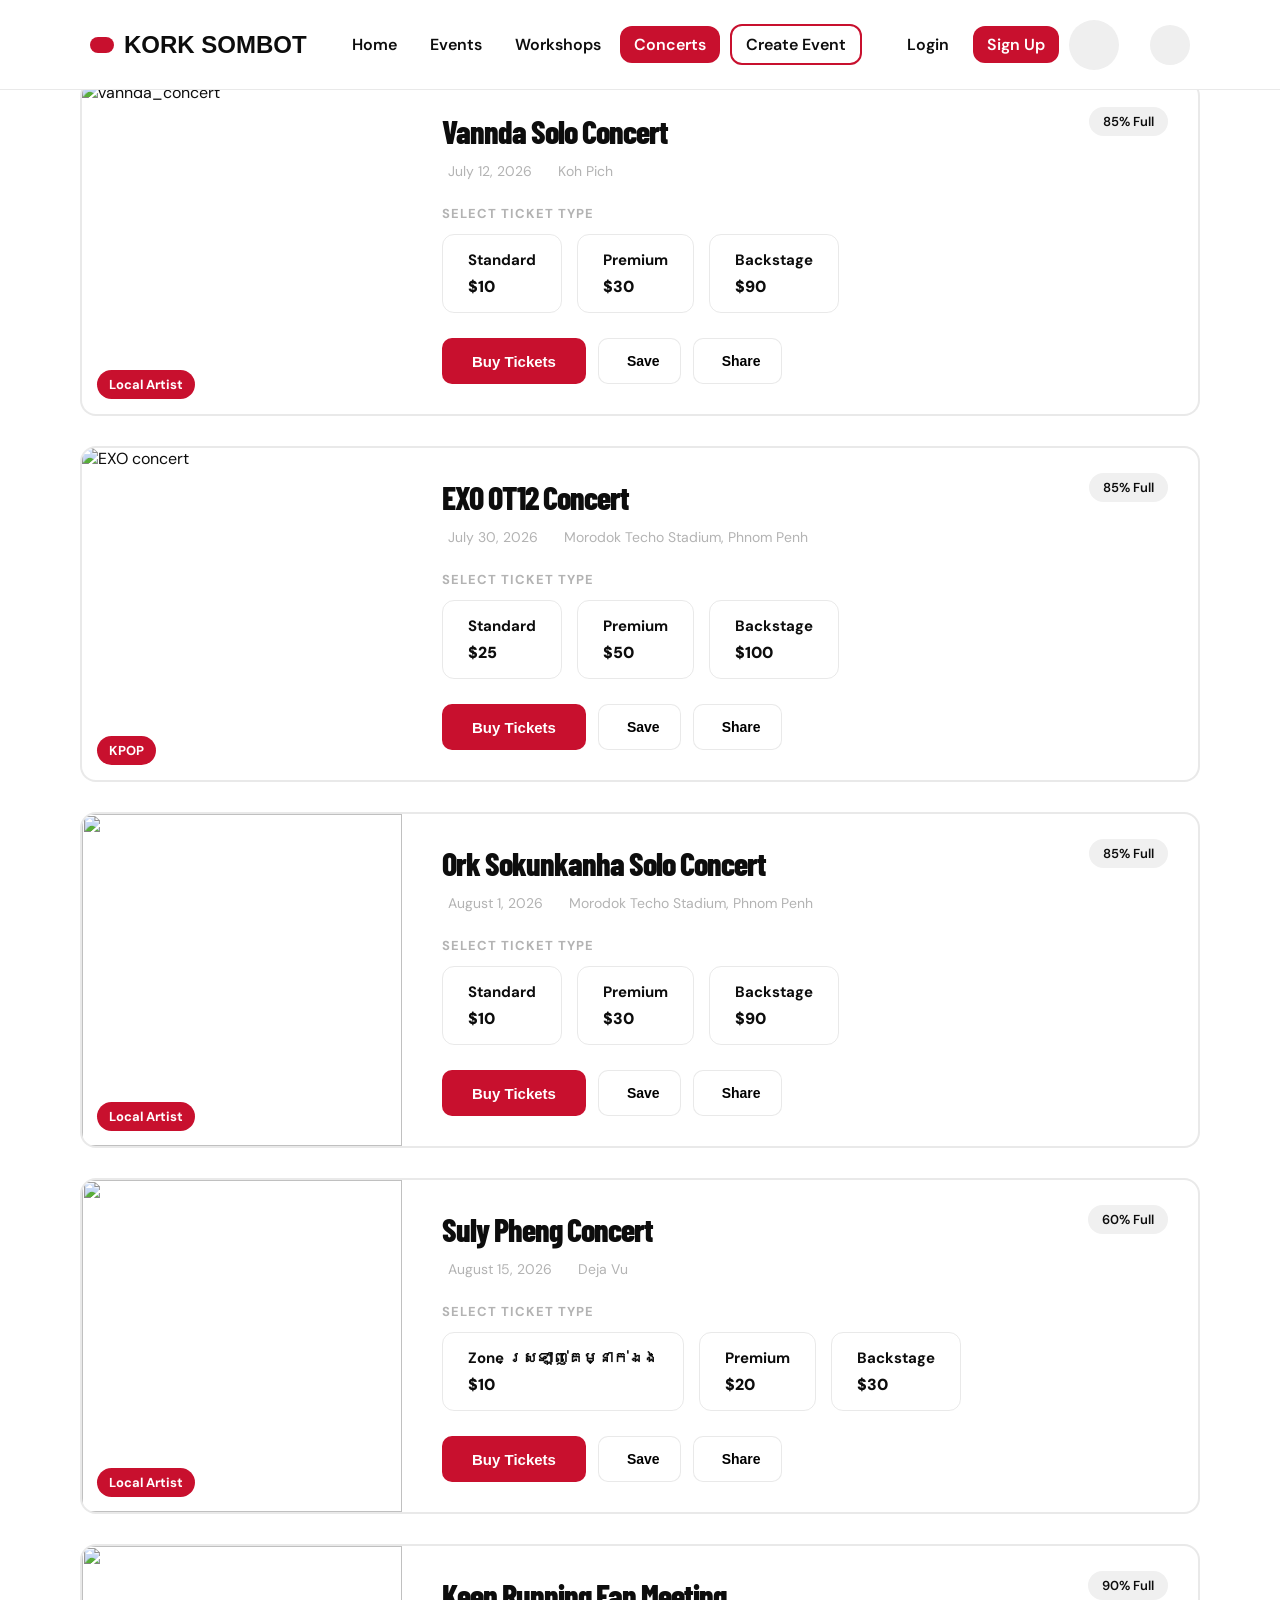
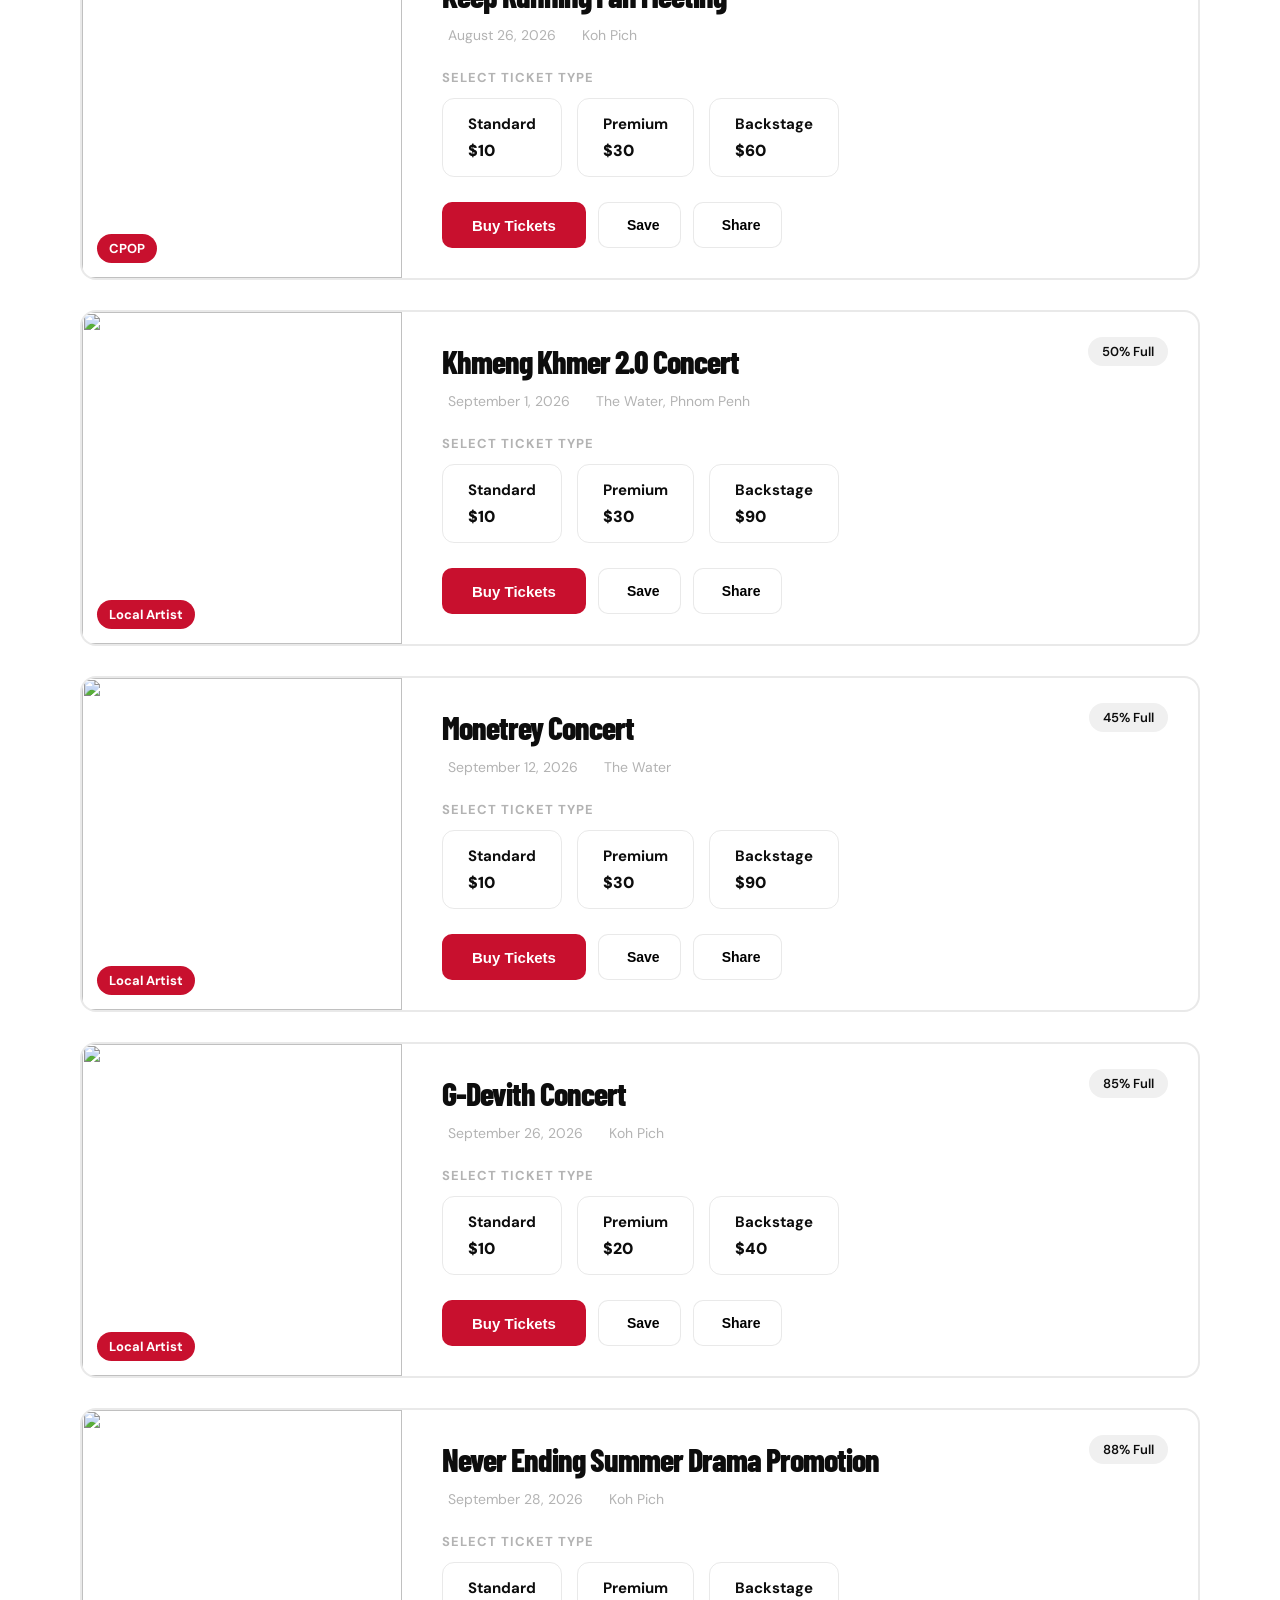
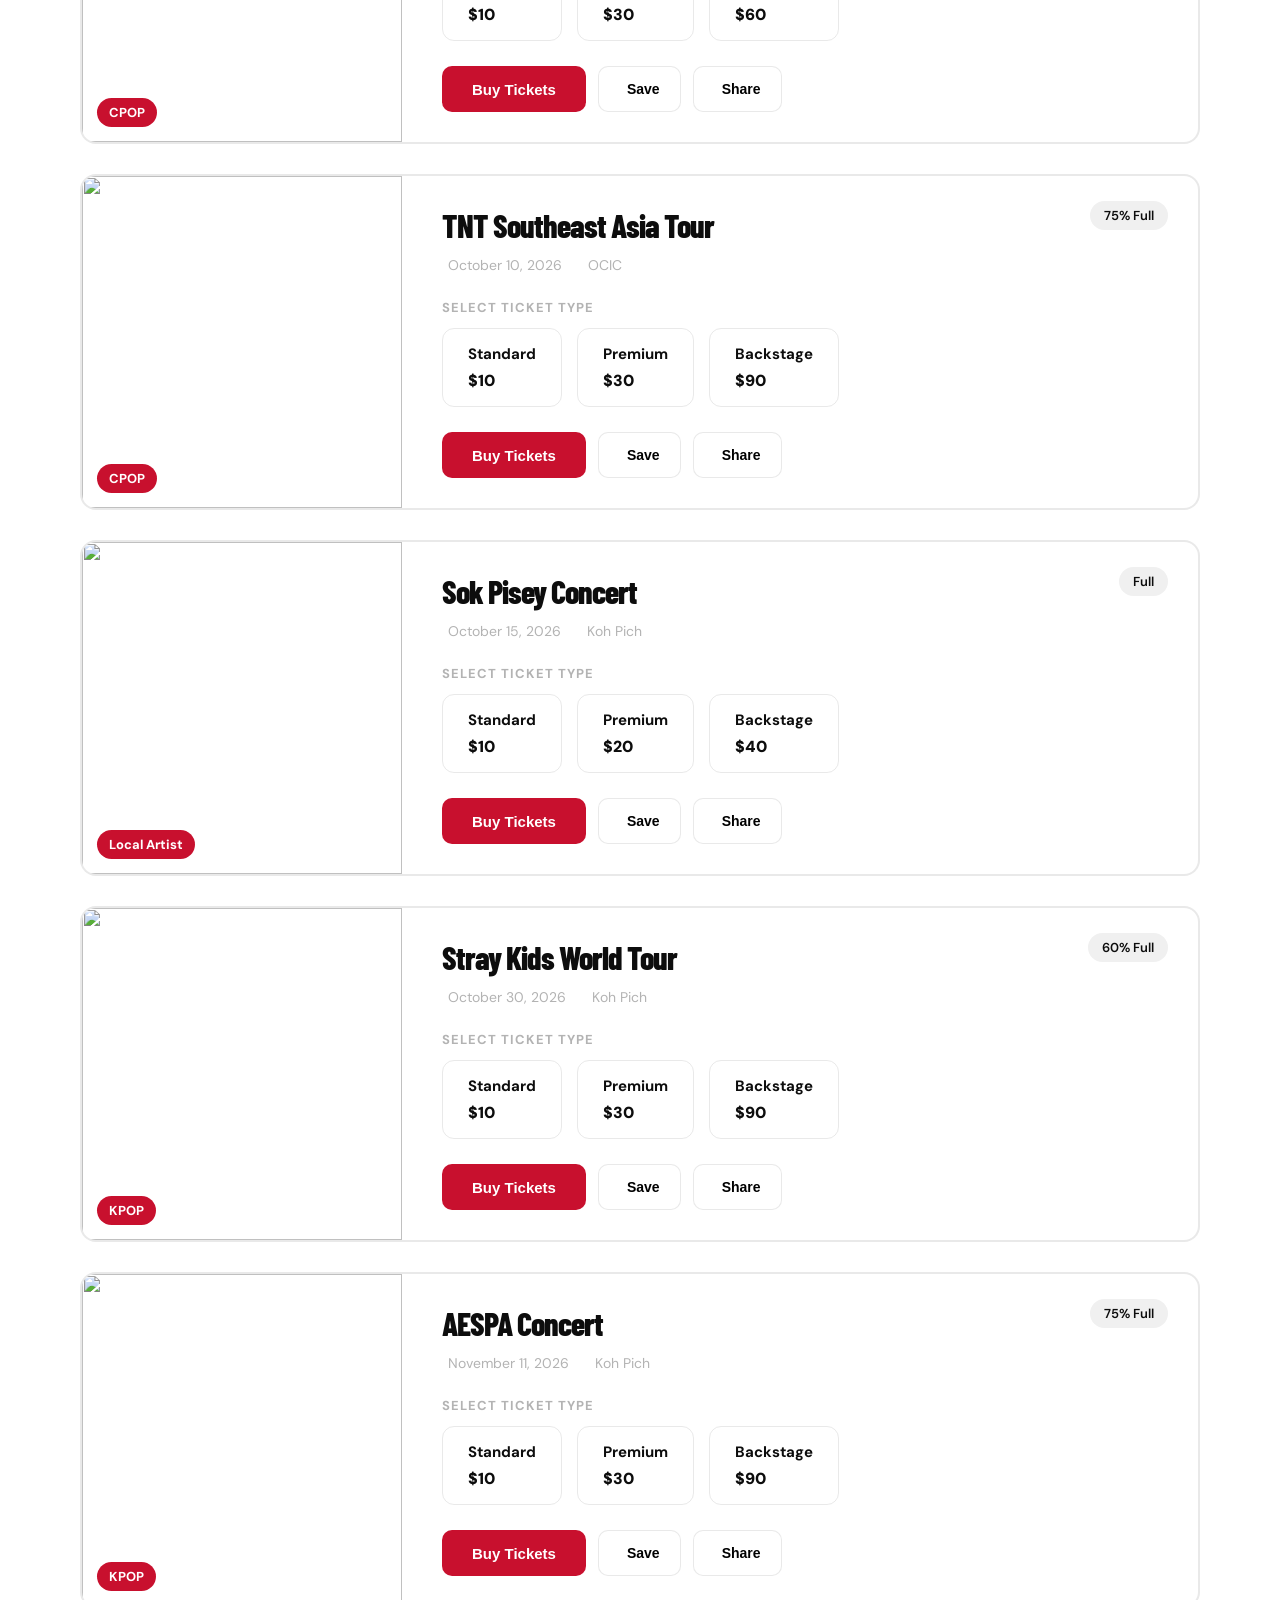
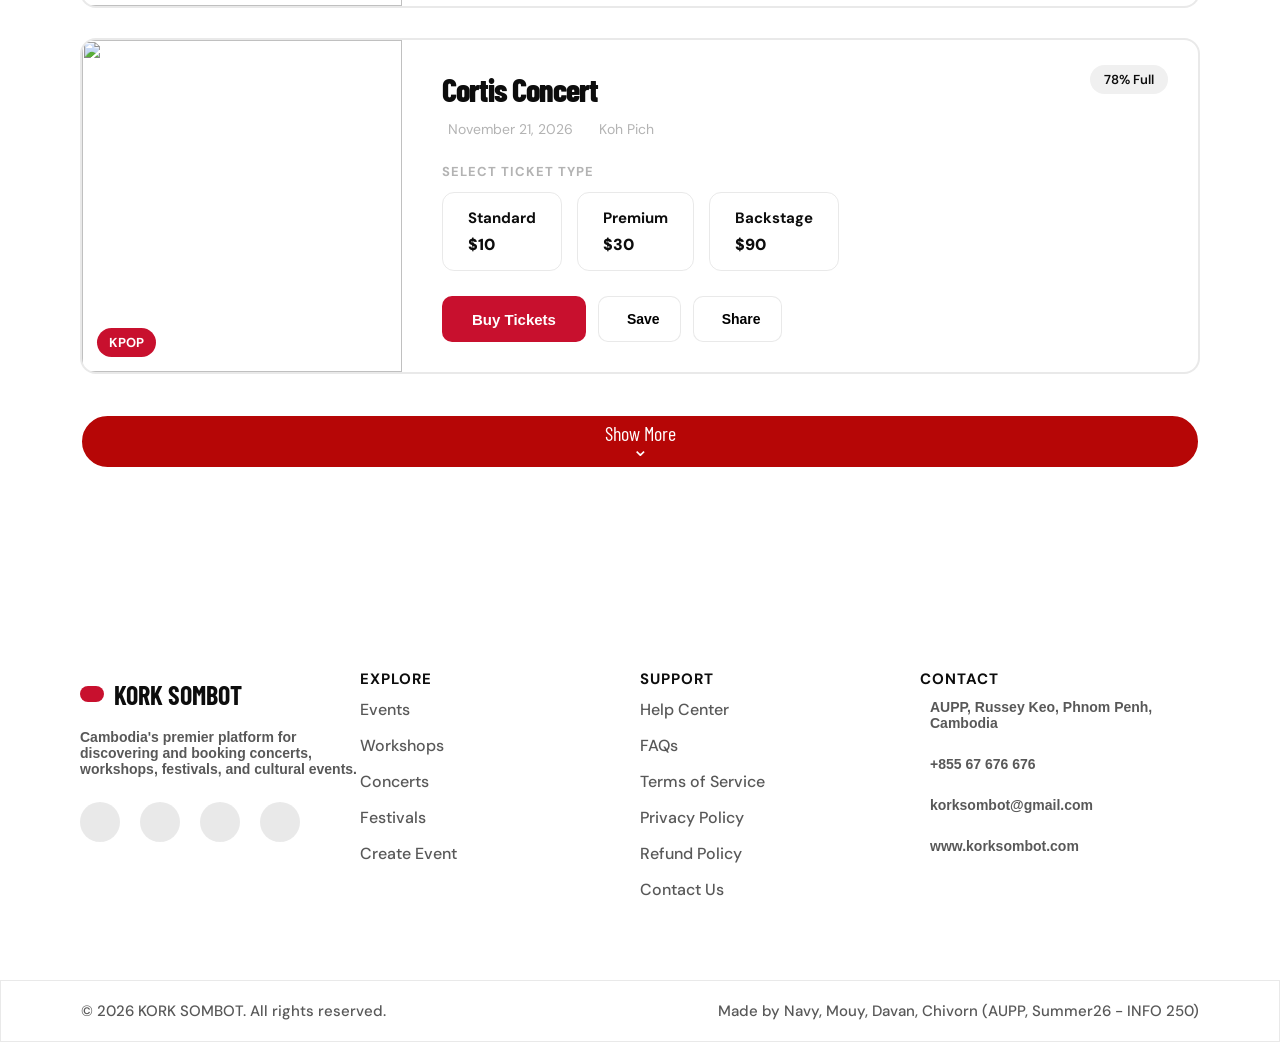
==== commit b9867de7: "Implement responsive navigation with hamburger menu for mobile devices" ====
--- a/concerts.html
+++ b/concerts.html
@@ -18,14 +18,18 @@
             </div>
 
             <div>
-                <ul class="nav-links">
+                <ul class="nav-links" id="navLinks">
                     <div class="nav-links-items">
                         <li><a href="./home.html">Home</a></li>
                         <li><a href="./events.html">Events</a></li>
                         <li><a href="./Workshop.html">Workshops </a></li>
                         <li><a href="./concerts.html">Concerts</a></li>
-                    </div>
-                    <a href="/create_events.html" class="btn-outline">Create Event</a>
+
+                        <li class="mobile-only"><a href="./login.html">Login</a></li>
+                        <li class="mobile-only"><a href="./sign_up.html" target="_blank">Sign Up</a></li>
+                        <li class="mobile-only"><a href="./user_page.html"><i class="fa-solid fa-user"></i> Profile</a></li>
+                    </div>
+                    <a href="./create_events.html" class="btn-outline">Create Event</a>
                 </ul>
             </div>
 
@@ -661,5 +665,6 @@
     </main>
     <script src="./pageActive.js"></script>
     <script src="./darkMode.js"></script>
+    <script src="./hamburger.js"></script>
 </body>
 </html>
--- a/concerts.css
+++ b/concerts.css
@@ -3,6 +3,15 @@
 
 .featured-events{
   padding-top: 80px;
+}
+
+.hamburger{
+  display: none;
+}
+
+.nav-links{
+  display: flex;
+
 }
 /*event detail card*/
 .event-detail-card {
@@ -189,4 +198,134 @@
     transform: translateY(-2px);
     color: rgb(116, 7, 7);
     border-color: rgb(116, 7, 7);
-}+}
+
+/* =======================
+   TABLET (<= 900px)
+======================= */
+@media (max-width: 900px) {
+
+  .navbar {
+    padding: 10px 20px;
+  }
+
+  /* hide right login section */
+  .nav-right {
+    display: none;
+  }
+
+  /* hamburger SHOW */
+  .hamburger {
+    display: flex !important;
+    width: 50px;
+    height: 50px;
+    justify-content: center;
+    align-items: center;
+    font-size: 24px;
+    background: var(--primary-red);
+    color: #fff;
+    border: none;
+    border-radius: 10px;
+    cursor: pointer;
+    z-index: 9999;
+  }
+
+  /* nav menu becomes dropdown style */
+  .nav-links {
+    display: flex;
+    position: fixed;
+    top: 90px;
+    left: 0;
+    width: 0;
+    height: calc(100vh - 90px);
+    overflow: hidden;
+    background: var(--bg-light);
+    flex-direction: column;
+    transition: 0.3s ease;
+    padding: 0;
+  }
+
+  .nav-links.active {
+    width: 240px;
+    padding: 20px;
+  }
+
+  .nav-links-items {
+    flex-direction: column;
+    align-items: flex-start;
+    gap: 15px;
+  }
+
+  .mobile-only{
+    display: block;
+  }
+
+  /* EVENT CARD (your previous one stays) */
+  .event-detail-card {
+    flex-direction: column;
+  }
+
+  .event-detail-image {
+    width: 100%;
+    height: 220px;
+  }
+
+  .event-detail-content {
+    padding: 20px;
+  }
+}
+
+
+/* =======================
+   PHONE (<= 600px)
+======================= */
+@media (max-width: 600px) {
+
+
+  .nav-links.active{
+    width: 100%;
+  }
+  .hamburger {
+    font-size: 24px;
+  }
+
+  .event-detail-image {
+    height: 180px;
+  }
+
+  .event-detail-content {
+    padding: 16px;
+  }
+
+  .event-detail-content .event-title {
+    font-size: 1.2rem;
+  }
+
+  .status-badge {
+    position: static;
+    display: inline-block;
+    margin-bottom: 10px;
+  }
+
+  .ticket-options {
+    flex-direction: column;
+  }
+
+  .ticket-option {
+    width: 100%;
+    justify-content: space-between;
+  }
+
+  .event-detail-actions {
+    flex-direction: column;
+  }
+
+  .event-detail-actions button {
+    width: 100%;
+  }
+
+  .show-more-btn {
+    font-size: 16px;
+    padding: 10px 20px;
+  }
+}
--- a/darkmode.css
+++ b/darkmode.css
@@ -104,6 +104,7 @@
   .event-detail-card{
     background-color: #444141;
   }
+  /* Sign Up  */
   .ticket-option:hover,
   .ticket-option.selected {
     border-color: var(--primary-red);
@@ -158,4 +159,23 @@
     background-color: #8b0000;
     color: var(--text-white);
   }
+  /* User Login */
+  .container{
+    background-color: var(--bg-dark);
+    border-top: 1px solid var(--bg-light);
+  }
+  .card{
+    background-color: #444141;
+    h1{
+      color: var(--text-white);
+    }
+  }
+  .history-box{
+    background-color: #444141;
+    color: var(--text-white);
+  }
+  .his-event-card:hover{
+    background-color: var(--btn-hover);
+    border: 1px solid var(--bg-light);
+  }
 }
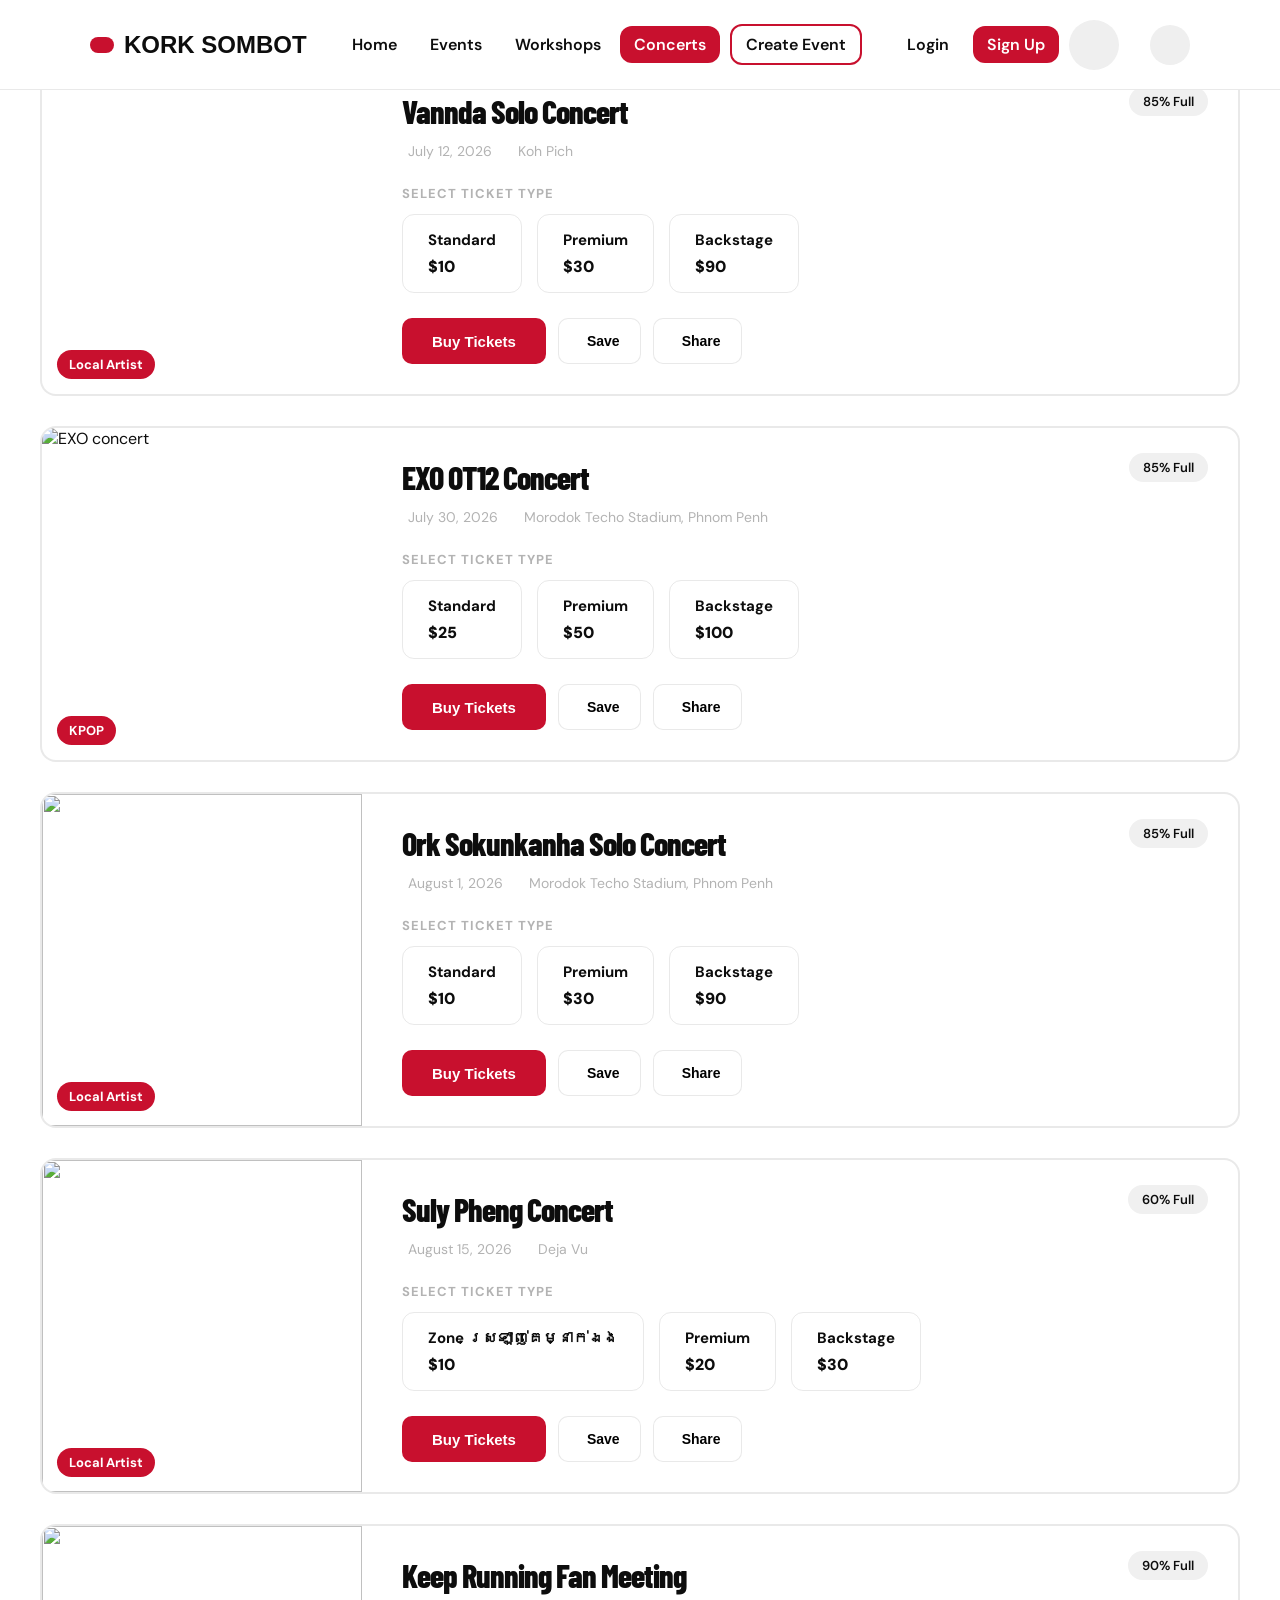
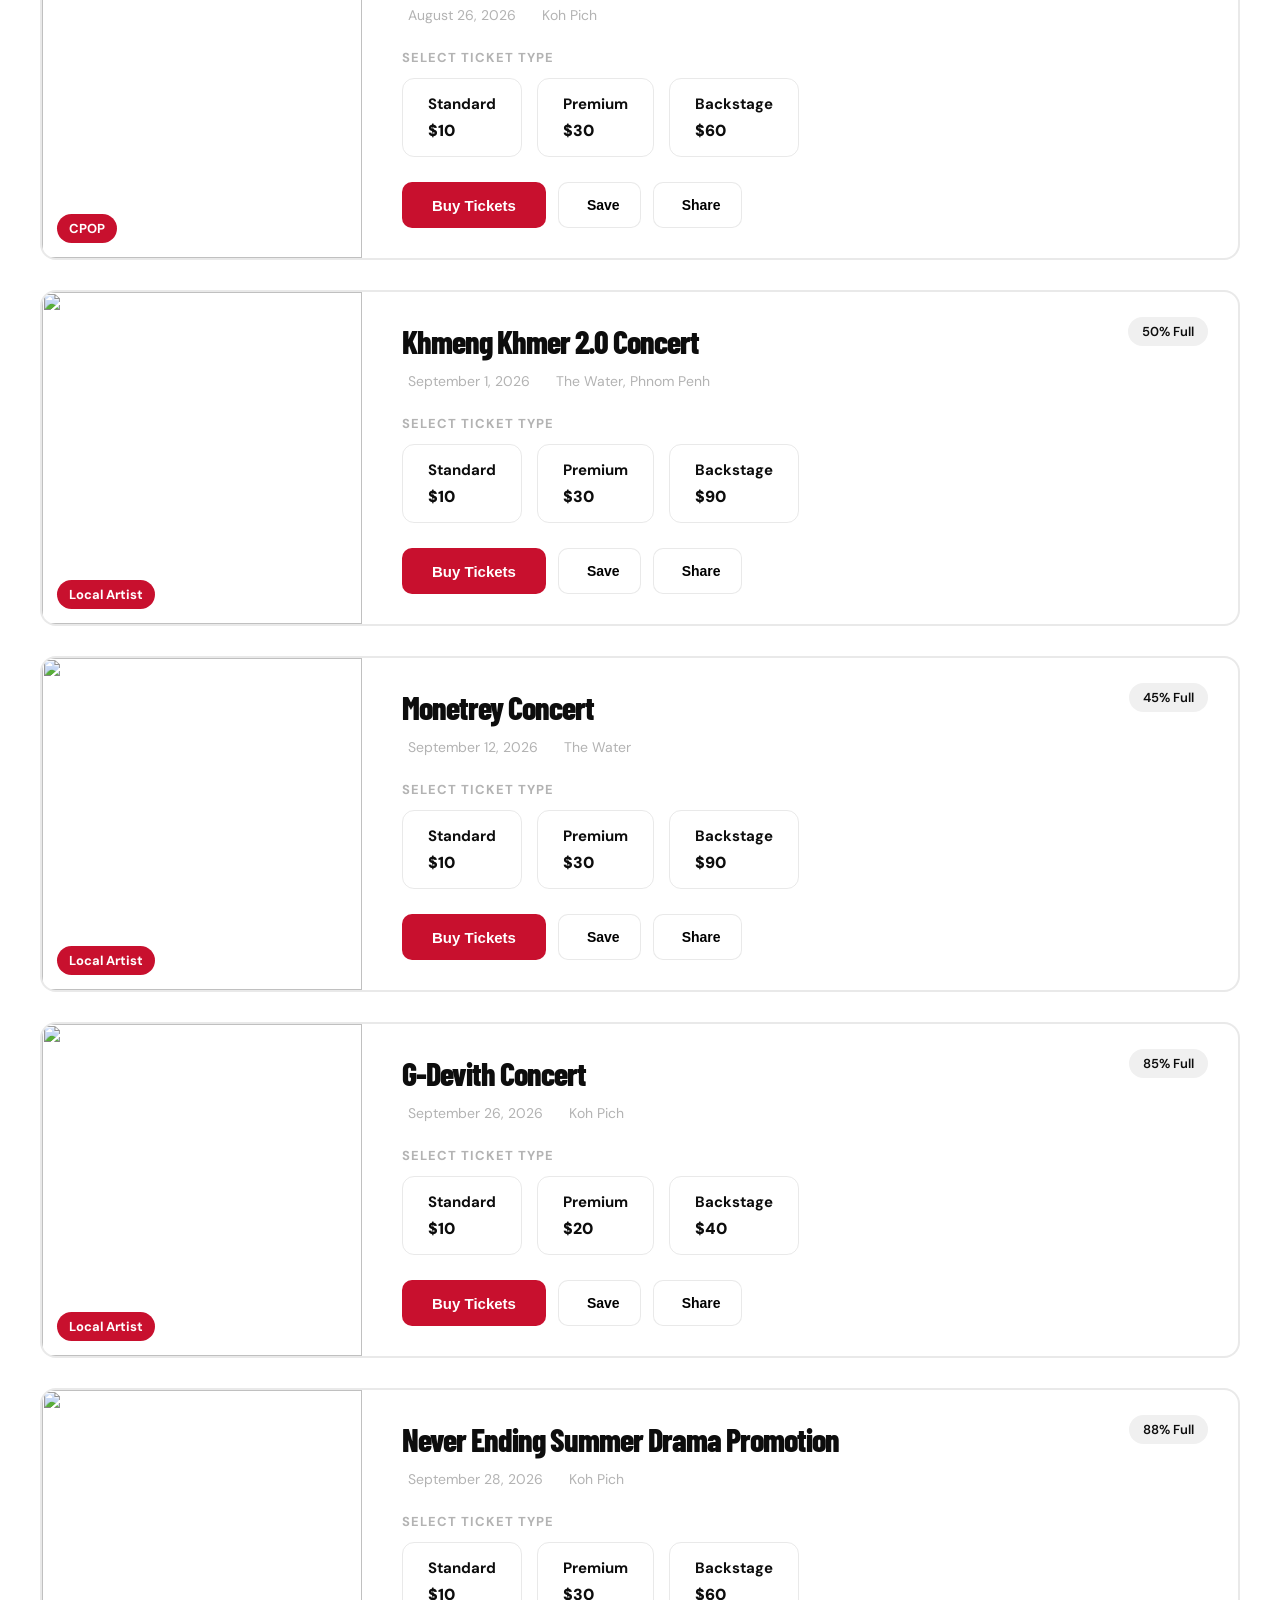
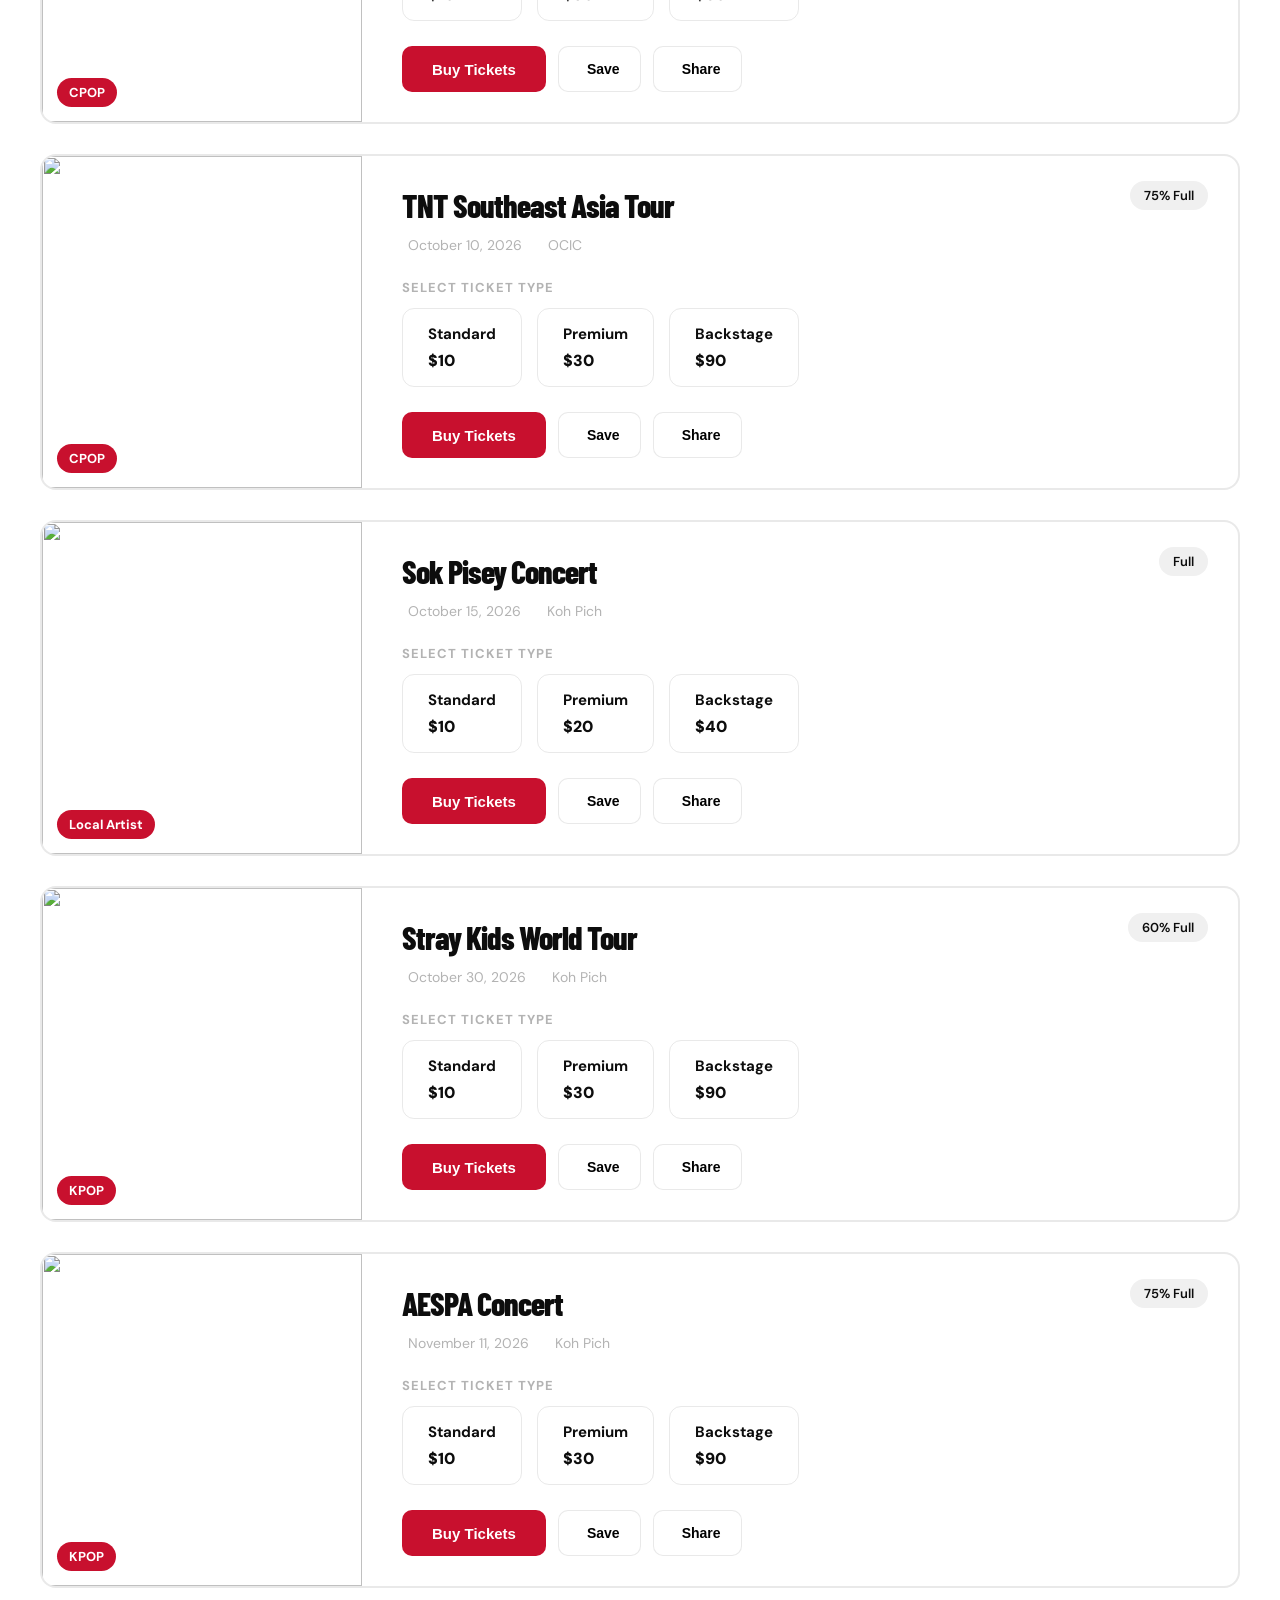
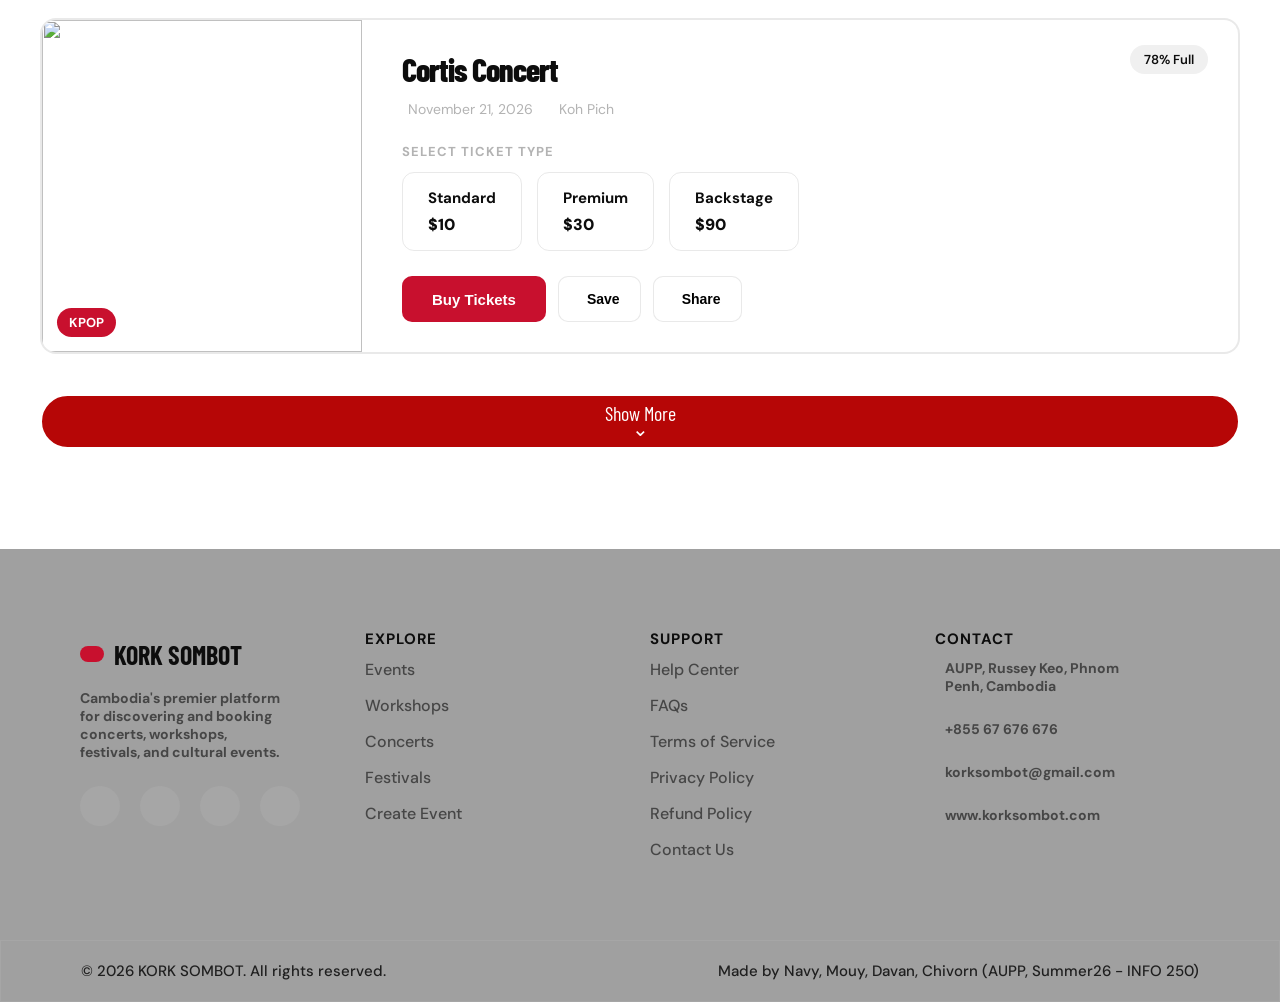
==== commit 75a7df94: "Add event.css stylesheet to multiple HTML files and adjust navbar height" ====
--- a/concerts.html
+++ b/concerts.html
@@ -4,6 +4,8 @@
     <meta charset="UTF-8"> <meta name="viewport" content="width=device-width, initial-scale=1.0">
     <link rel="stylesheet" href="https://cdnjs.cloudflare.com/ajax/libs/font-awesome/7.0.1/css/all.min.css">
     <link rel="stylesheet" href="concerts.css">
+    <link rel="stylesheet" href="./event.css">
+
     <link href="https://api.fontshare.com/v2/css?f[]=supreme@400&f[]=technor@600&f[]=archivo@400&f[]=clash-display@600&f[]=clash-grotesk@400,600&display=swap" rel="stylesheet">
     <link rel="stylesheet" href="./darkmode.css">
 </head>
--- a/event.css
+++ b/event.css
@@ -0,0 +1,489 @@
+@import url(./style.css);
+@import url(./variables.css);
+@import url(./event.css);
+
+/* =========================================
+   RESET & BASE
+========================================= */
+* {
+  margin: 0;
+  padding: 0;
+  box-sizing: border-box;
+}
+
+html,
+body {
+  margin: 0;
+  padding: 0;
+  min-height: 100vh;
+  height: 100%;
+}
+
+body {
+  min-height: 100vh;
+  display: flex;
+  flex-direction: column;
+}
+
+main {
+  flex: 1;
+}
+
+header {
+  margin: 0 auto;
+}
+
+/* =========================================
+   LAYOUT WRAPPERS
+========================================= */
+.wrapper1 {
+  padding: 80px;
+  width: 100%;
+}
+
+.text1 {
+  font-family: var(--primary-font);
+}
+
+.text1 h1 {
+  font-size: 3.5em;
+  font-weight: 900;
+  font-family: var(--primary-font);
+  text-transform: uppercase;
+  color: var(--text-white);
+}
+
+.text1 p {
+  color: var(--primary-red);
+  letter-spacing: 2px;
+  font-weight: 600;
+  text-transform: uppercase;
+}
+
+.description {
+  font-family: var(--btn-font);
+  max-width: 550px;
+  margin-top: 10px;
+  color: var(--text-gray);
+}
+
+/* =========================================
+   FEATURED EVENTS
+========================================= */
+.featured-events {
+  background-color: var(--text-white);
+  color: var(--bg-dark);
+  font-family: var(--btn-font);
+  width: 100%;
+  margin: auto;
+  padding: 60px 40px;
+}
+
+.grid-ft {
+  display: grid;
+  grid-template-columns: repeat(3, minmax(0, 1fr));
+  gap: 24px;
+  width: 100%;
+}
+
+.grid-card-ft {
+  width: 100%;
+}
+
+/* =========================================
+   SEARCH & FILTER BAR
+========================================= */
+.search-bar {
+  display: flex;
+  justify-content: space-between;
+  width: 100%;
+}
+
+.search-bar .search-box {
+  display: flex;
+  gap: 10px;
+  width: 75%;
+  border: 1px solid var(--text-gray);
+  border-radius: 12px;
+  padding: 5px 0 5px 10px;
+  color: var(--text-gray);
+  font-size: 14px;
+}
+
+.search-bar .search-box input {
+  border: none;
+  padding: 10px;
+  outline: none;
+  font-family: var(--btn-font);
+}
+
+.search-bar .search-box i {
+  padding: 10px;
+}
+
+.sort-box {
+  width: 20%;
+  padding: 5px 0 5px 10px;
+  border-radius: 12px;
+  font-family: var(--btn-font);
+  color: var(--bg-black);
+  outline: none;
+}
+
+.category {
+  display: flex;
+  gap: 10px;
+  padding: 20px 0;
+}
+
+.category p {
+  background-color: #cbcbcb37;
+  padding: 8px 15px;
+  border-radius: 16px;
+  font-size: 14px;
+  font-weight: 600;
+  cursor: pointer;
+  transition: background-color 0.2s ease-out;
+}
+
+.category p:hover {
+  background-color: #cbcbcb66;
+}
+
+.category p:active {
+  background-color: var(--primary-red);
+  color: white;
+}
+
+.result_status {
+  font-size: 14px;
+  font-weight: 200;
+  color: #4d4d4d89;
+}
+
+.hamburger {
+  display: none;
+}
+
+/* =========================================
+   FOOTER
+========================================= */
+footer {
+  background-color: var(--footer-bg);
+  padding: 80px;
+  color: var(--bg-dark);
+}
+
+.footer-grid {
+  display: grid;
+  grid-template-columns: repeat(4, 1fr);
+  gap: 20px;
+}
+
+.footer-grid-box .logo {
+  font-size: 13px;
+  font-weight: 700;
+  font-family: var(--primary-font);
+  margin-bottom: 10px;
+}
+
+.footer-grid-box p {
+  font-family: var(--btn-font);
+  font-size: 14px;
+  max-width: 200px;
+  color: #303030ce;
+  margin-bottom: 25px;
+}
+
+.footer-grid-box .social-links {
+  display: flex;
+  gap: 20px;
+  cursor: pointer;
+  font-size: 18px;
+}
+
+.footer-grid-box .social-links i {
+  width: 40px;
+  height: 40px;
+  align-content: center;
+  background-color: var(--btn-hover);
+  border-radius: 50%;
+  text-align: center;
+  transition: all 0.2s;
+}
+
+.footer-grid-box .social-links i:hover {
+  background-color: #c8191e;
+  color: var(--text-white);
+}
+
+.footer-card-title {
+  font-family: var(--btn-font);
+  font-size: 15px;
+  text-transform: uppercase;
+  letter-spacing: 1px;
+  margin-bottom: 10px;
+}
+
+.footer-links {
+  display: flex;
+  flex-direction: column;
+  margin-top: 10px;
+  row-gap: 15px;
+}
+
+.footer-links a {
+  text-decoration: none;
+  color: #303030ce;
+  font-family: var(--btn-font);
+  font-size: 16px;
+  font-weight: 500;
+  transition: color 0.2s;
+}
+
+.footer-links a:hover {
+  color: var(--primary-red);
+}
+
+.footer-contact-info .lct,
+.footer-contact-info .tel,
+.footer-contact-info .email,
+.footer-contact-info .website {
+  display: flex;
+  gap: 10px;
+}
+
+.footer-contact-info .lct i,
+.footer-contact-info .tel i,
+.footer-contact-info .email i,
+.footer-contact-info .website i {
+  font-size: 14px;
+  color: var(--primary-red);
+  align-items: center;
+}
+
+.footer-end {
+  background-color: var(--footer-bg);
+  color: #000000ce;
+  padding: 20px 80px;
+  display: flex;
+  justify-content: space-between;
+  border: 1px solid var(--btn-hover);
+  font-family: var(--btn-font);
+  font-size: 15px;
+  font-weight: 500;
+}
+
+/* =========================================
+   TABLET (<= 900px)
+========================================= */
+@media screen and (max-width: 900px) {
+  .navbar {
+    display: flex;
+    justify-content: space-between;
+    align-items: center;
+    padding: 12px 20px;
+    height: 90px;
+  }
+
+  .logo {
+    display: flex;
+    align-items: center;
+    gap: 10px;
+  }
+
+  .logo h1 {
+    font-size: 24px;
+    line-height: 1;
+  }
+
+  .nav-right {
+    display: flex;
+    align-items: center;
+    gap: 10px;
+    margin-right: 0;
+  }
+
+  .nav-links-items a {
+    text-decoration: none;
+    color: var(--bg-dark);
+    font-size: 15px;
+    font-weight: 600;
+    white-space: nowrap;
+    padding: 8px 14px;
+    border-radius: 10px;
+  }
+
+  header {
+    width: 100%;
+  }
+
+  .intro-banner {
+    margin-top: 40px;
+    padding-bottom: 30px;
+    width: auto;
+  }
+
+  .nav-links {
+    flex-direction: column;
+    align-items: flex-start;
+    justify-content: flex-start;
+    background-color: #000000;
+    position: fixed;
+    top: 90px;
+    left: 0;
+    height: calc(100vh - 90px);
+    overflow: hidden;
+    width: 0;
+    padding: 0;
+    transition: width 0.3s ease-out;
+  }
+
+  .nav-links.active {
+    width: 220px;
+    padding: 20px;
+  }
+
+  .nav-links-items {
+    flex-direction: column;
+    align-items: flex-start;
+    gap: 10px;
+    padding: 0;
+  }
+
+  .nav-links-items a,
+  .nav-links .btn-outline {
+    color: var(--text-white);
+    white-space: nowrap;
+  }
+
+  .category {
+    flex-wrap: wrap;
+    gap: 10px;
+  }
+
+  .category p {
+    padding: 8px 14px;
+    font-size: 13px;
+  }
+
+  .grid-ft {
+    grid-template-columns: repeat(2, minmax(0, 1fr));
+  }
+
+  .footer-grid {
+    grid-template-columns: repeat(2, minmax(0, 1fr));
+  }
+
+  .page-wrapper {
+    padding: 1px 13px;
+  }
+
+  .wrapper1 {
+    padding: 24px 20px;
+  }
+
+  .featured-events {
+    padding: 40px;
+  }
+
+  .sign-up {
+    width: 90px;
+    text-align: center;
+  }
+
+  .footer-card-title {
+    margin-top: 20px;
+  }
+
+  .footer-end {
+    flex-direction: column;
+    gap: 8px;
+    padding: 20px 30px;
+    text-align: center;
+  }
+}
+
+/* =========================================
+   MOBILE (<= 600px)
+========================================= */
+@media screen and (max-width: 600px) {
+  .grid-ft {
+    grid-template-columns: repeat(1, minmax(0, 1fr));
+    gap: 20px;
+  }
+
+  .grid-card-ft {
+    flex-direction: column;
+  }
+
+  .card-img {
+    width: 100%;
+    height: 275px;
+  }
+
+  #toggle-btn {
+    width: 32px;
+    height: 32px;
+    padding: 0;
+    margin-left: 4px;
+  }
+
+  .user-icon {
+    margin-right: 4px;
+  }
+
+  .navbar {
+    display: flex;
+    justify-content: space-between;
+    align-items: center;
+    padding: 10px 16px;
+  }
+
+  .nav-right {
+    gap: 6px;
+    margin-right: -10px;
+  }
+
+  .featured-events {
+    padding: 30px 16px;
+  }
+
+  .hamburger {
+    display: block;
+    font-size: 26px;
+    line-height: 1;
+    color: #ffffff;
+    background-color: var(--primary-red);
+    border-color: darkred;
+    border-radius: 8px;
+    cursor: pointer;
+  }
+
+  .intro-banner {
+    margin-top: 40px;
+    padding-bottom: 30px;
+  }
+
+  .category {
+    flex-wrap: wrap;
+    gap: 8px;
+    padding: 15px 0;
+  }
+
+  .category p {
+    padding: 6px 10px;
+    font-size: 12px;
+  }
+
+  /* Off-canvas slide-out menu. Hidden by default, shown when .active is toggled */
+
+
+  .footer-grid {
+    grid-template-columns: repeat(1, minmax(0, 1fr));
+  }
+
+  footer {
+    padding: 10px 30px;
+  }
+}
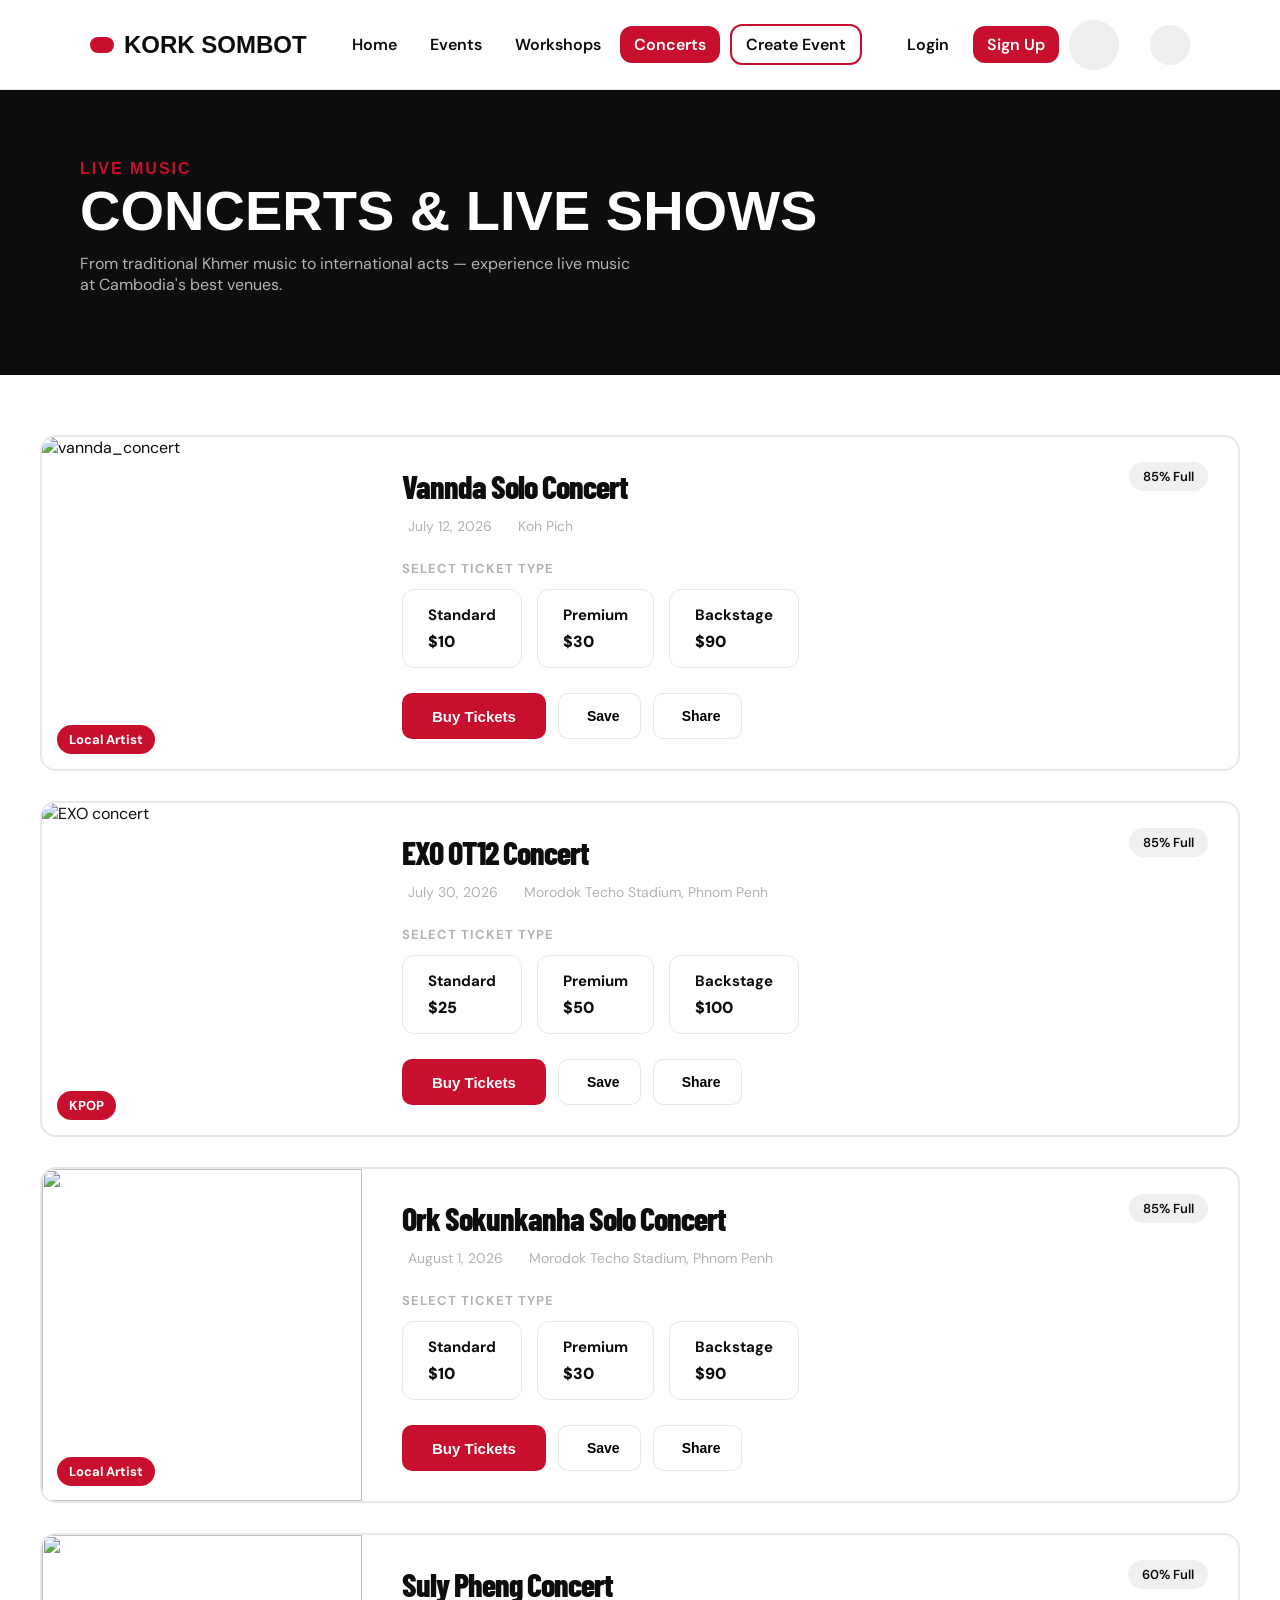
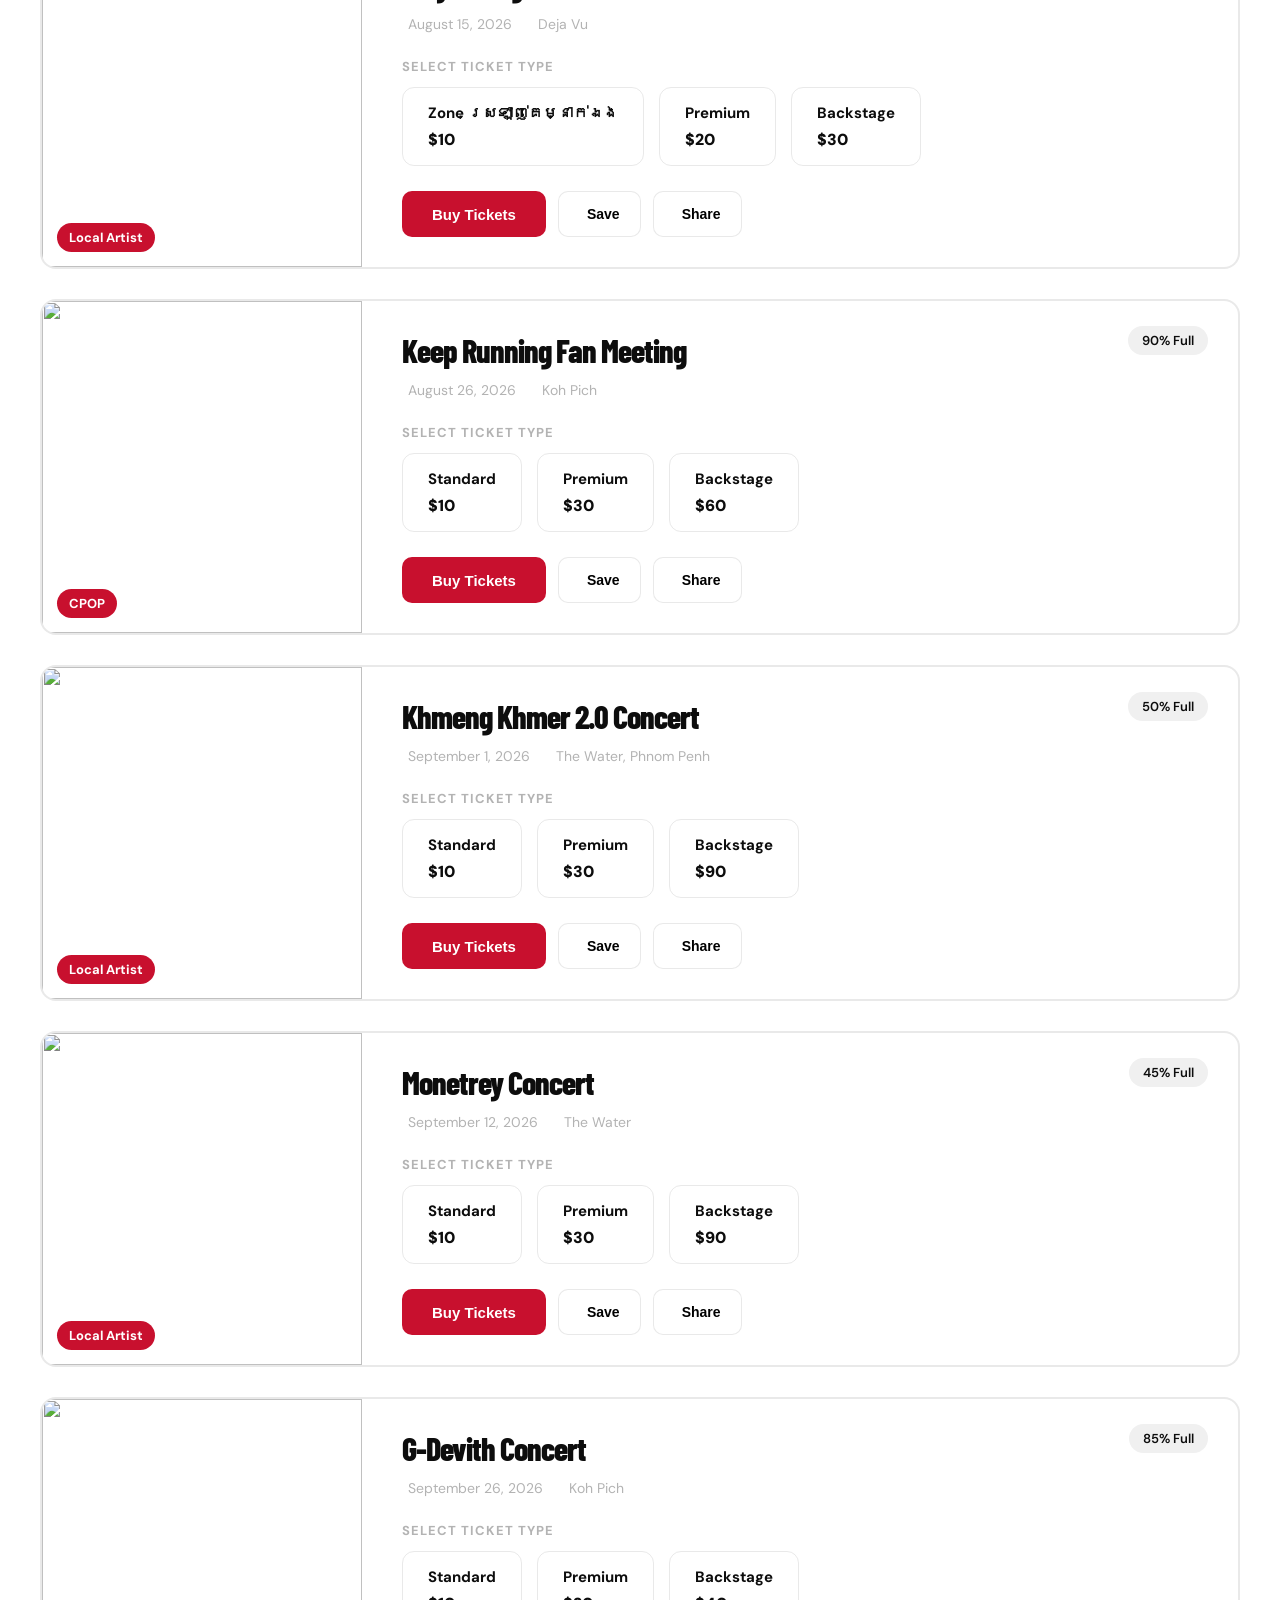
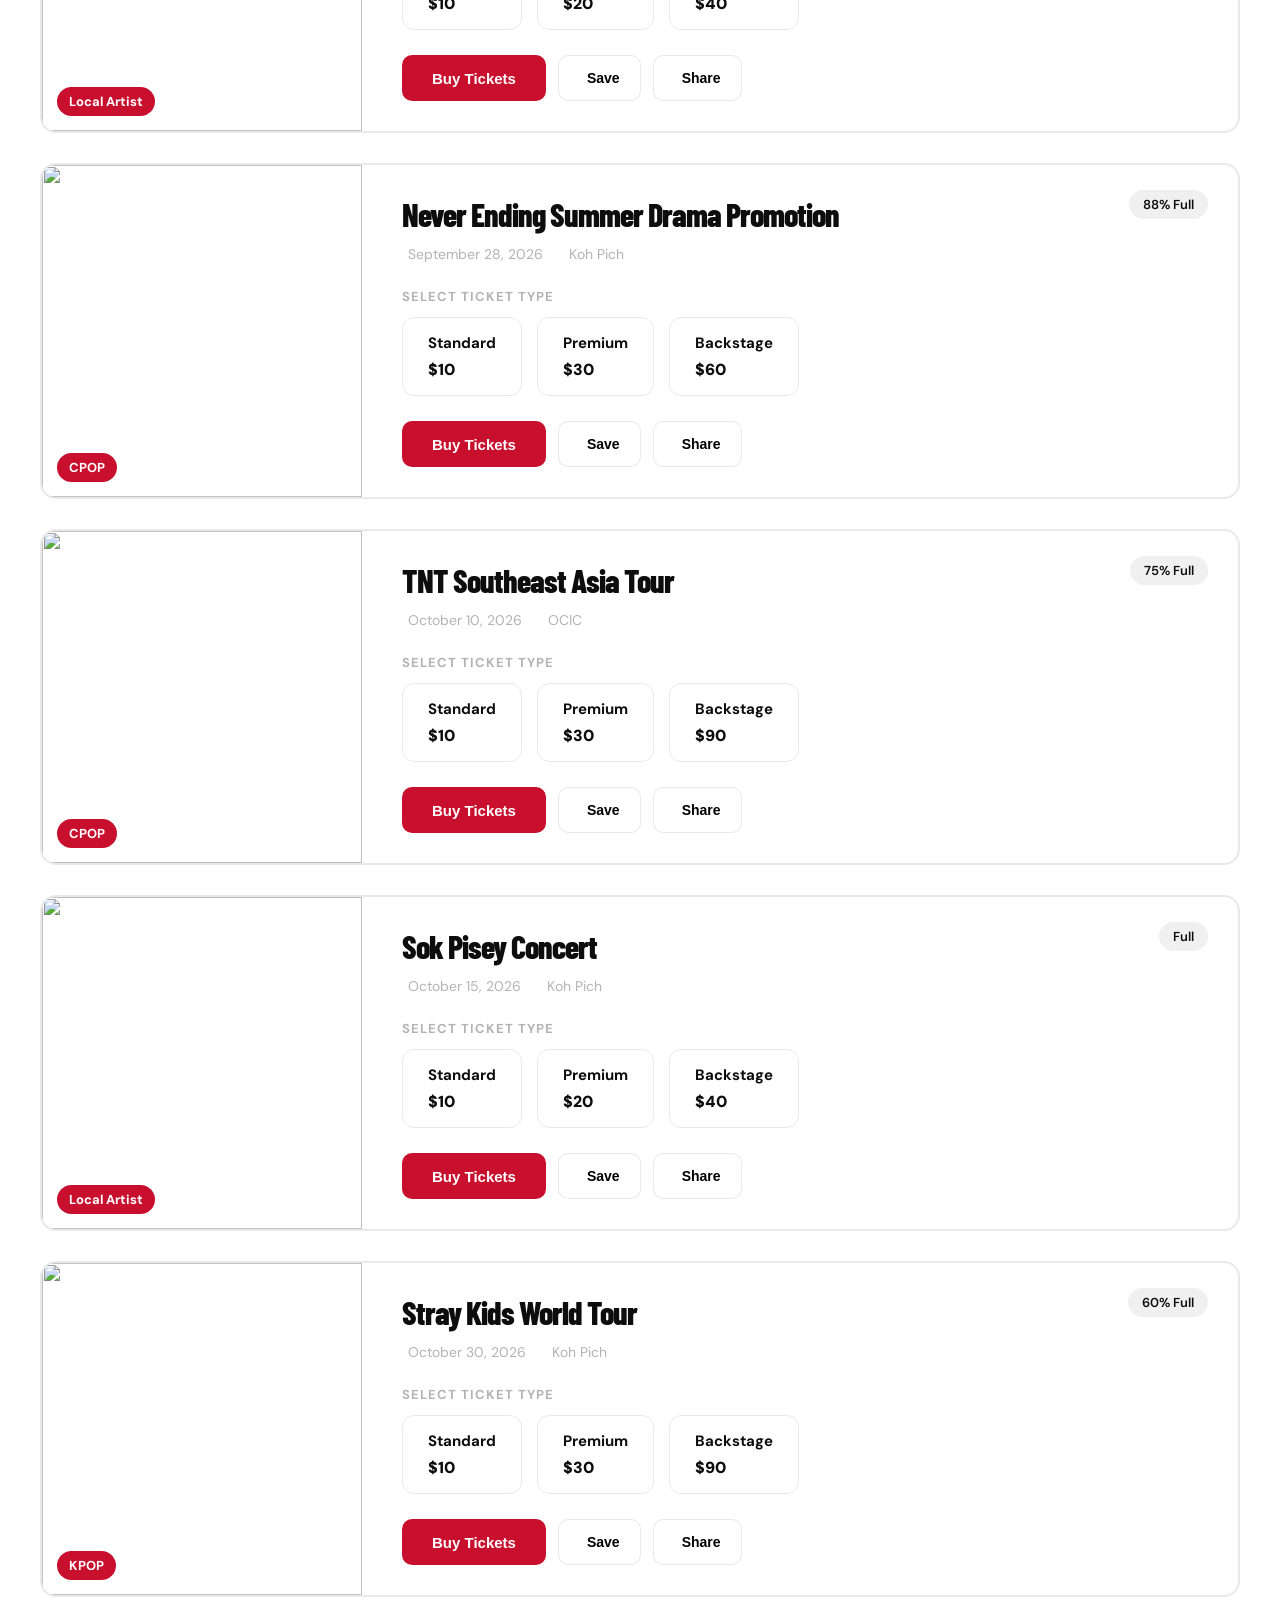
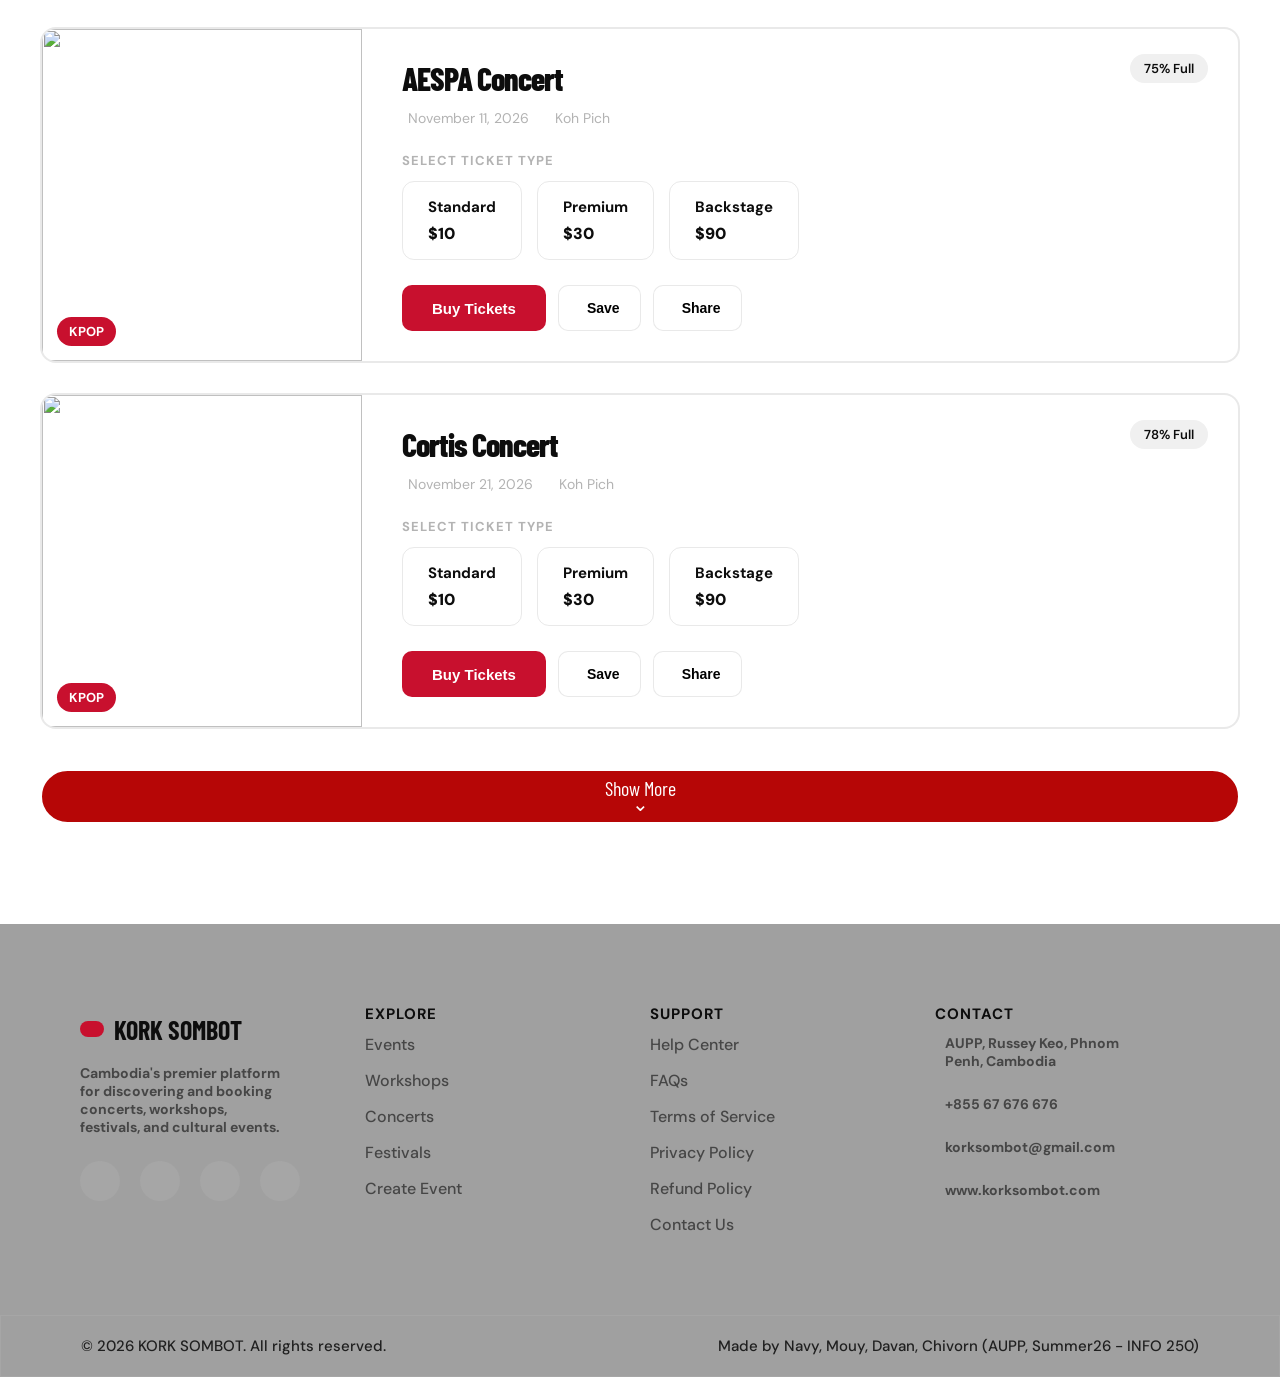
==== commit d2234207: "Enhance concert page layout with responsive design and new styles for event details" ====
--- a/concerts.html
+++ b/concerts.html
@@ -5,12 +5,11 @@
     <link rel="stylesheet" href="https://cdnjs.cloudflare.com/ajax/libs/font-awesome/7.0.1/css/all.min.css">
     <link rel="stylesheet" href="concerts.css">
     <link rel="stylesheet" href="./event.css">
-
     <link href="https://api.fontshare.com/v2/css?f[]=supreme@400&f[]=technor@600&f[]=archivo@400&f[]=clash-display@600&f[]=clash-grotesk@400,600&display=swap" rel="stylesheet">
     <link rel="stylesheet" href="./darkmode.css">
 </head>
 <body>
-        <header>
+    <header>
         <nav class="navbar">
             <div class="logo">
                 <div class="logo-container">
@@ -20,18 +19,18 @@
             </div>
 
             <div>
-                <ul class="nav-links" id="navLinks">
+                <ul class="nav-links">
                     <div class="nav-links-items">
                         <li><a href="./home.html">Home</a></li>
                         <li><a href="./events.html">Events</a></li>
                         <li><a href="./Workshop.html">Workshops </a></li>
                         <li><a href="./concerts.html">Concerts</a></li>
 
-                        <li class="mobile-only"><a href="./login.html">Login</a></li>
+                         <li class="mobile-only"><a href="./login.html">Login</a></li>
                         <li class="mobile-only"><a href="./sign_up.html" target="_blank">Sign Up</a></li>
                         <li class="mobile-only"><a href="./user_page.html"><i class="fa-solid fa-user"></i> Profile</a></li>
                     </div>
-                    <a href="./create_events.html" class="btn-outline">Create Event</a>
+                    <a href="/create_events.html" class="btn-outline">Create Event</a>
                 </ul>
             </div>
 
@@ -45,6 +44,18 @@
         </nav>
     </header>
     <main>
+
+   <section class="intro-banner">
+        <div class="wrapper1">
+            <div class="text1">
+                <p>Live Music</p>
+                <h1 class="heading-text">Concerts & Live Shows</h1>
+            </div>
+            <div>
+                <p class="description">From traditional Khmer music to international acts — experience live music at Cambodia's best venues.</p>
+            </div>
+        </div>
+    </section>
 
 <!--Concert card-->
         <section class="featured-events">
@@ -665,8 +676,13 @@
                 <p>Made by Navy, Mouy, Davan, Chivorn (AUPP, Summer26 - INFO 250)</p>
         </div>
     </main>
+    <script>//A function to toggle the nav links 
+        function toggleMenu() {
+            const navLinks = document.querySelector('.nav-links'); 
+            navLinks.classList.toggle('active');
+        }   
+    </script>
     <script src="./pageActive.js"></script>
     <script src="./darkMode.js"></script>
-    <script src="./hamburger.js"></script>
 </body>
 </html>
--- a/concerts.css
+++ b/concerts.css
@@ -4,16 +4,42 @@
 .featured-events{
   padding-top: 80px;
 }
-
-.hamburger{
-  display: none;
-}
-
-.nav-links{
-  display: flex;
-
-}
 /*event detail card*/
+.intro-banner {
+  background: #000;
+  width: 100%;
+  margin: 0 auto;
+}
+
+.wrapper1 {
+  padding: 80px;
+  width: 100%;
+}
+
+.text1 {
+  font-family: var(--primary-font);
+}
+
+.text1 h1 {
+  font-size: 3.5em;
+  font-weight: 900;
+  font-family: var(--primary-font);
+  text-transform: uppercase;
+  color: var(--text-white);
+}
+.text1 p {
+  color: var(--primary-red);
+  letter-spacing: 2px;
+  font-weight: 600;
+  text-transform: uppercase;
+}
+.description {
+  font-family: var(--btn-font);
+  max-width: 550px;
+  margin-top: 10px;
+  color: var(--text-gray);
+}
+
 .event-detail-card {
   display: flex;
   background-color: var(--text-white);
@@ -176,7 +202,6 @@
     flex-direction: column;   /* Stack items vertically */
     align-items: center;      /* Center them horizontally */
     justify-content: center;
-
     padding: 5px 40px;
     border: 2px solid #ffffff;
     border-radius: 30px;
@@ -200,13 +225,25 @@
     border-color: rgb(116, 7, 7);
 }
 
+footer {
+  background-color: rgb(171, 171, 171);
+}
+
+.footer-end {
+  background-color: rgb(171, 171, 171);
+}
+
 /* =======================
    TABLET (<= 900px)
 ======================= */
 @media (max-width: 900px) {
 
   .navbar {
-    padding: 10px 20px;
+    display: flex;
+    justify-content: space-between;
+    align-items: center;
+    padding: 12px 20px;
+    height: 90px;
   }
 
   /* hide right login section */
@@ -280,13 +317,46 @@
    PHONE (<= 600px)
 ======================= */
 @media (max-width: 600px) {
-
-
-  .nav-links.active{
-    width: 100%;
-  }
   .hamburger {
-    font-size: 24px;
+    display: block;
+    font-size: 26px;
+    line-height: 1;
+    color: var(--bg-dark);
+    cursor: pointer;
+    color: #ffffff;
+    background-color: var(--primary-red);
+    border-color: darkred;
+    border-radius: 8px;
+  }
+  .nav-links.active {
+    width: 220px;
+    padding: 20px;
+  }
+
+  .nav-links-items {
+    flex-direction: column;
+    align-items: flex-start;
+    gap: 10px;
+    padding: 0;
+  }
+  .nav-links-items a,
+  .nav-links .btn-outline {
+    color: var(--text-white);
+    white-space: nowrap;
+  }
+  .nav-links {
+    flex-direction: column;
+    align-items: flex-start;
+    justify-content: flex-start;
+    background-color: #000000;
+    position: fixed;
+    top: 90px;
+    left: 0;
+    height: calc(100vh - 90px);
+    overflow: hidden;
+    width: 0;
+    padding: 0;
+    transition: width 0.3s ease-out;
   }
 
   .event-detail-image {
@@ -328,4 +398,8 @@
     font-size: 16px;
     padding: 10px 20px;
   }
-}
+
+  header{
+    height: 10px;
+  }
+}
--- a/event.css
+++ b/event.css
@@ -476,9 +476,6 @@
     font-size: 12px;
   }
 
-  /* Off-canvas slide-out menu. Hidden by default, shown when .active is toggled */
-
-
   .footer-grid {
     grid-template-columns: repeat(1, minmax(0, 1fr));
   }
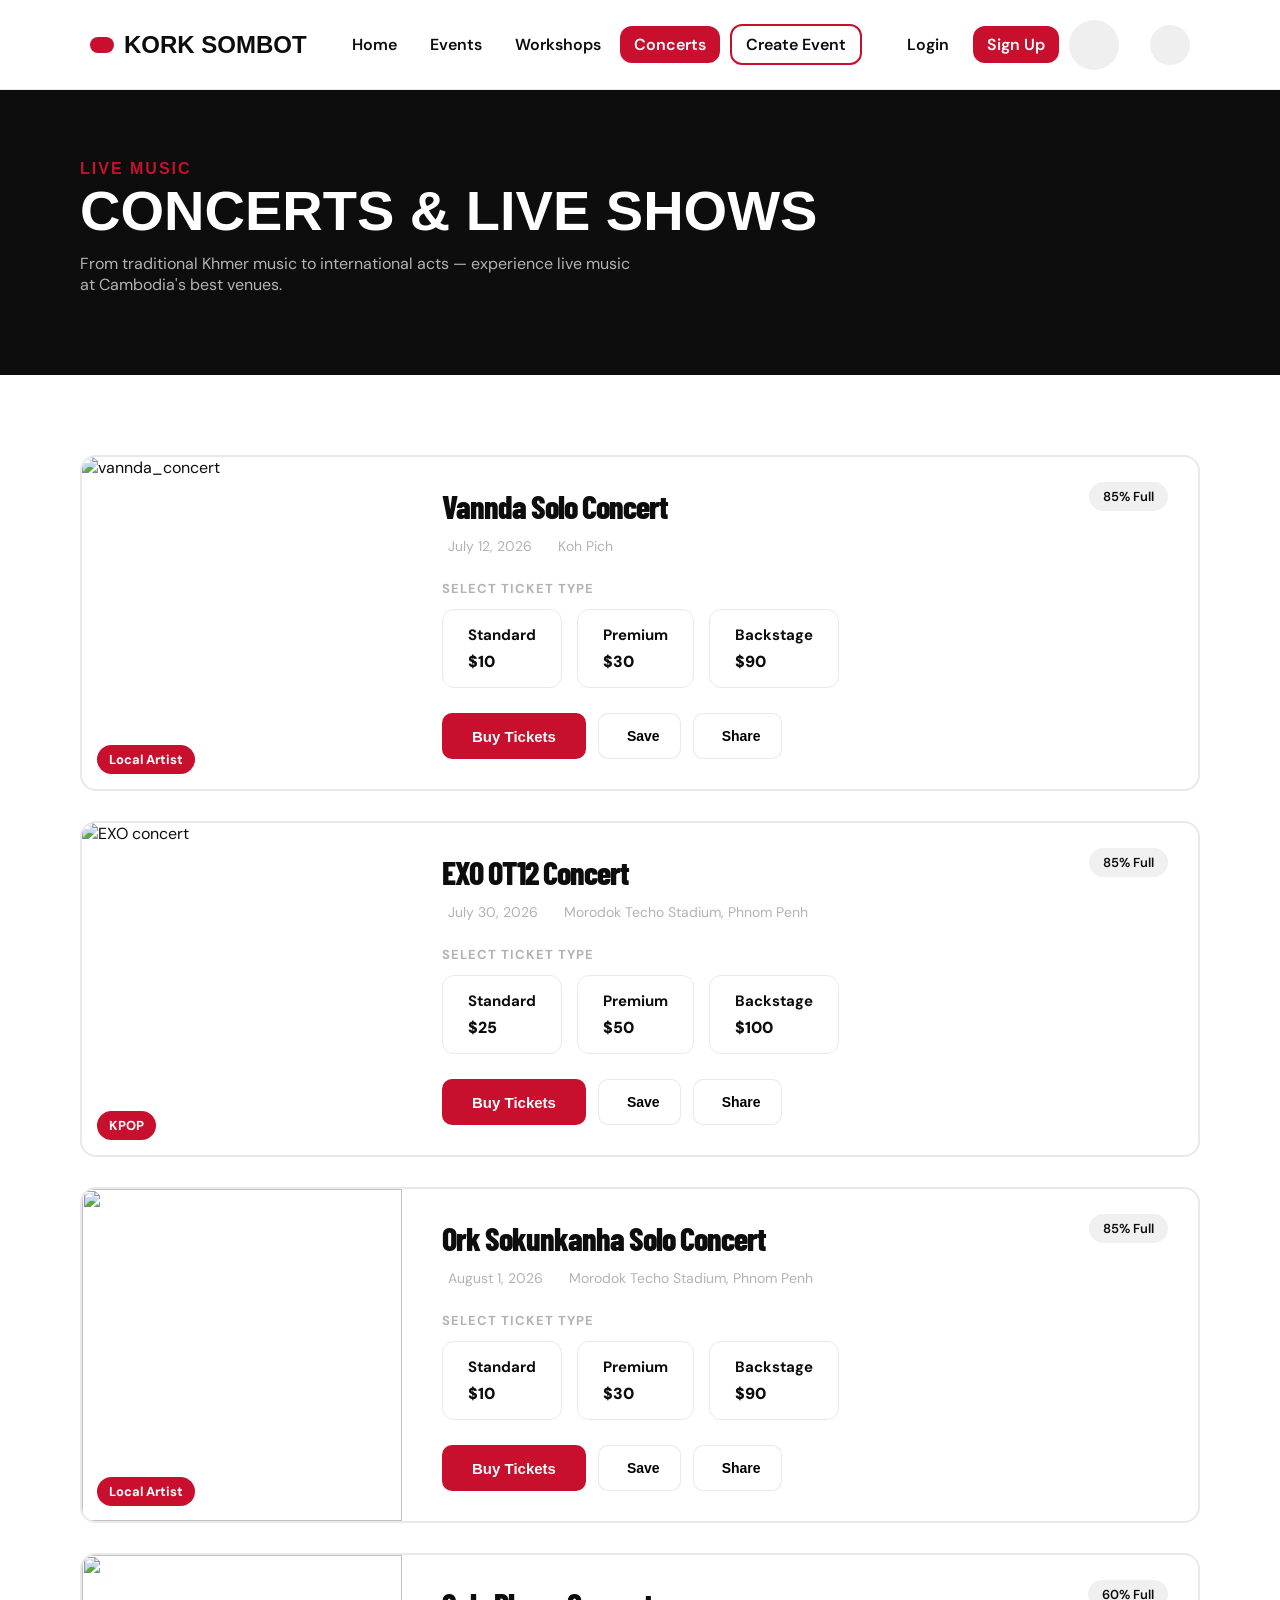
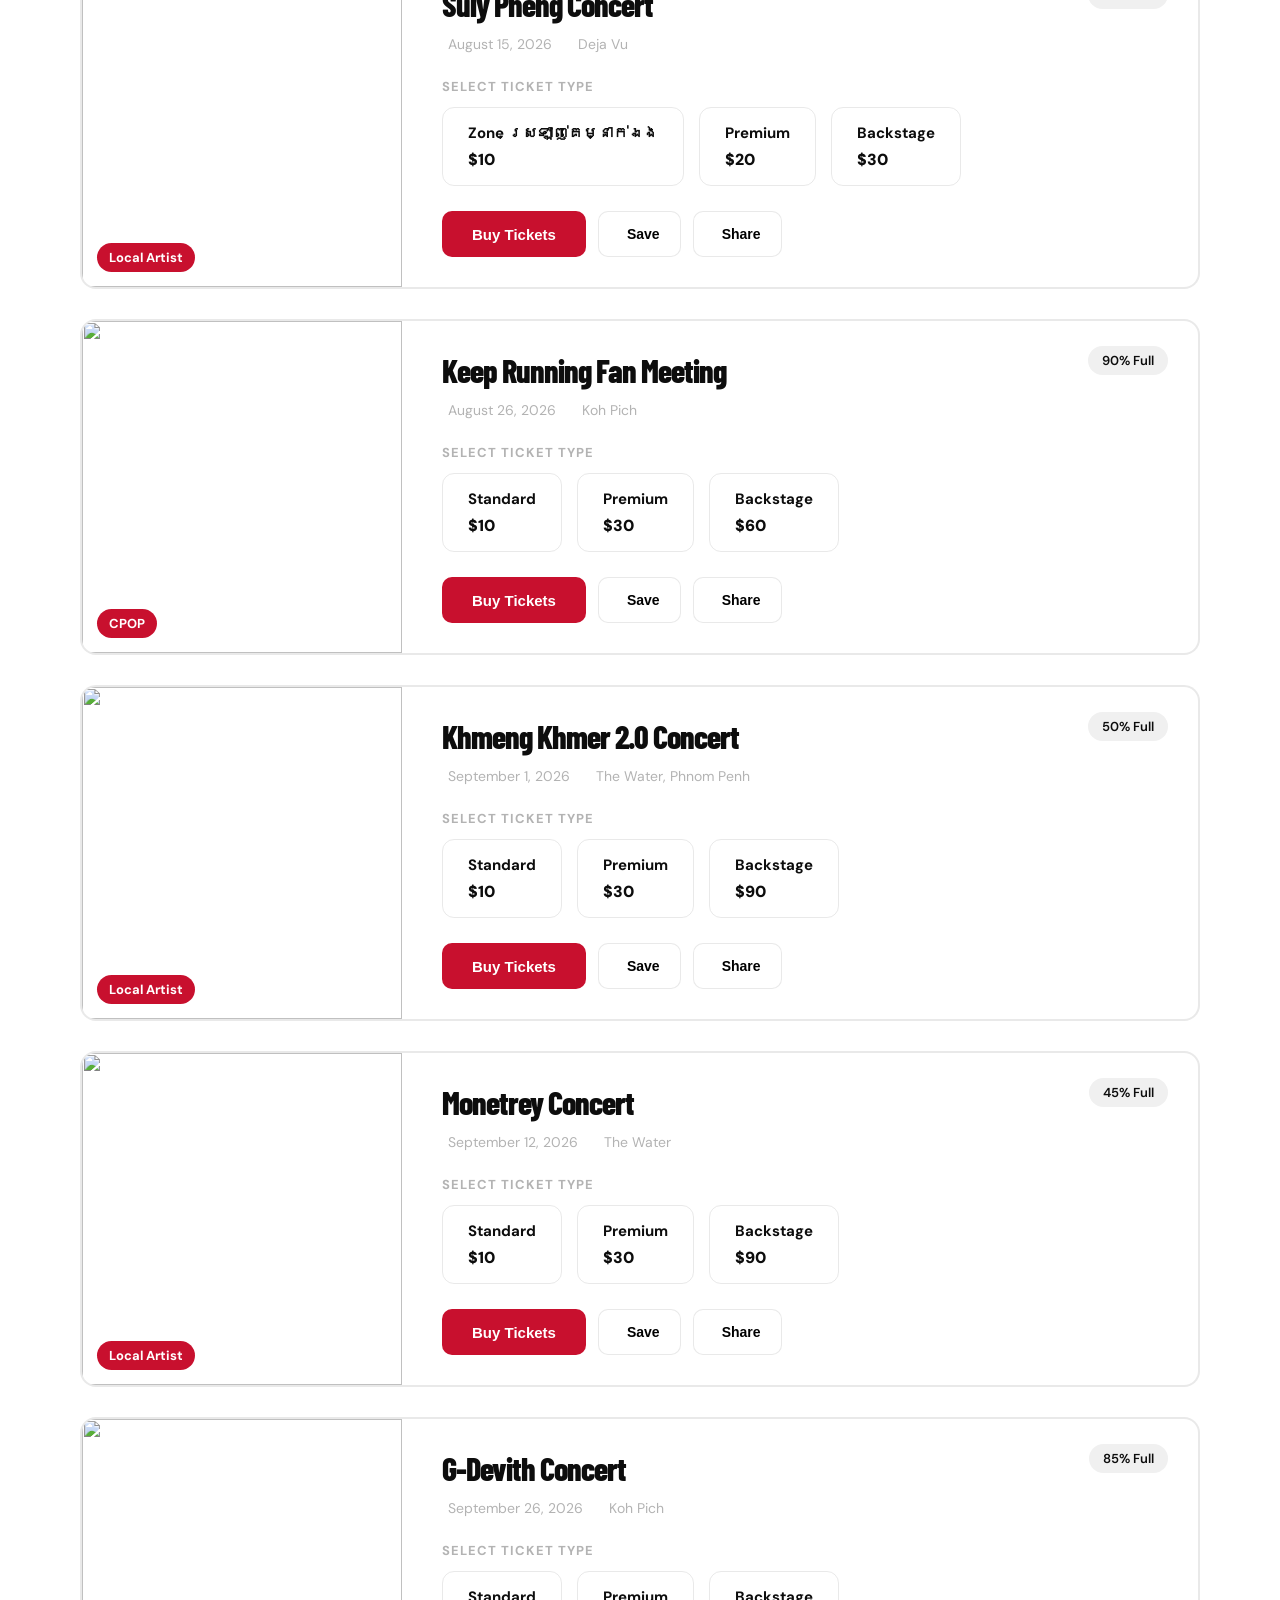
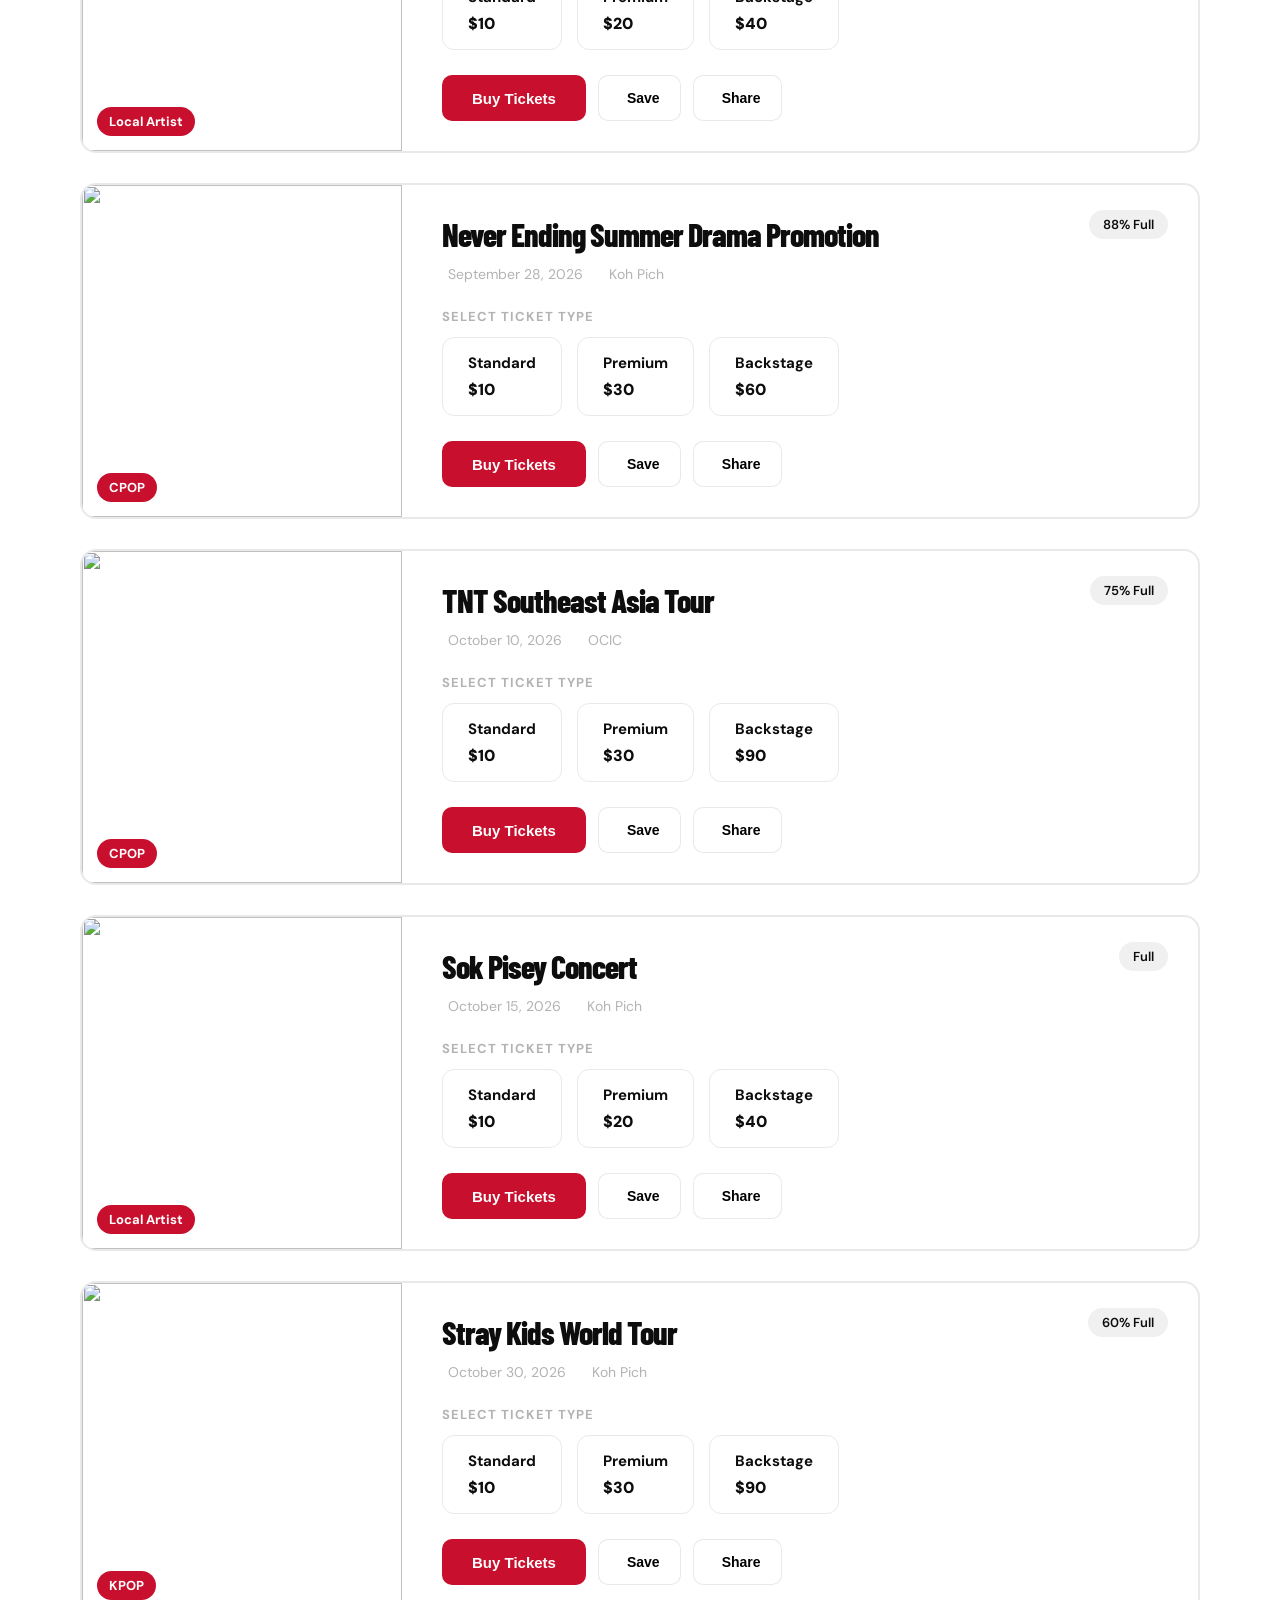
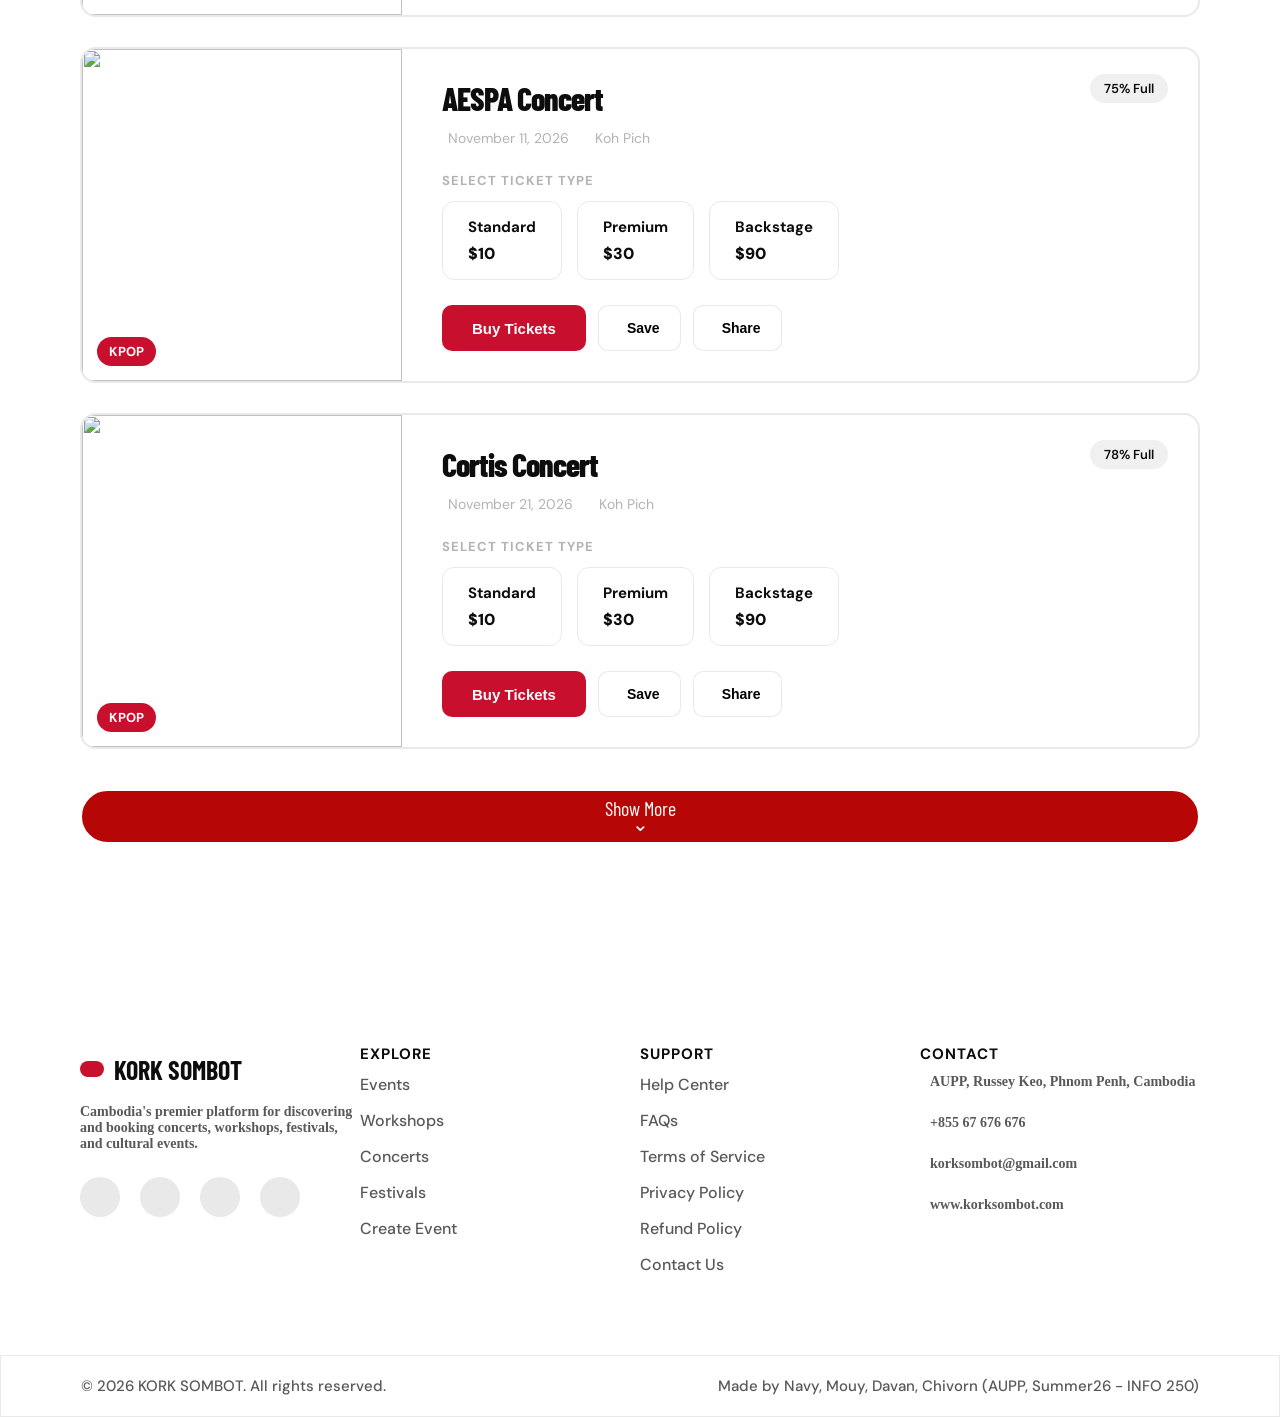
==== commit a1b319c4: "final commits" ====
--- a/concerts.html
+++ b/concerts.html
@@ -7,6 +7,7 @@
     <link rel="stylesheet" href="./event.css">
     <link href="https://api.fontshare.com/v2/css?f[]=supreme@400&f[]=technor@600&f[]=archivo@400&f[]=clash-display@600&f[]=clash-grotesk@400,600&display=swap" rel="stylesheet">
     <link rel="stylesheet" href="./darkmode.css">
+    <link rel="icon" type="image/png" sizes="16x16" href="./assets/favicon-16x16.png">
 </head>
 <body>
     <header>
@@ -23,7 +24,7 @@
                     <div class="nav-links-items">
                         <li><a href="./home.html">Home</a></li>
                         <li><a href="./events.html">Events</a></li>
-                        <li><a href="./Workshop.html">Workshops </a></li>
+                        <li><a href="./workshop 1.html">Workshops </a></li>
                         <li><a href="./concerts.html">Concerts</a></li>
 
                          <li class="mobile-only"><a href="./login.html">Login</a></li>
@@ -685,4 +686,4 @@
     <script src="./pageActive.js"></script>
     <script src="./darkMode.js"></script>
 </body>
-</html>+</html>
--- a/event.css
+++ b/event.css
@@ -1,486 +1,201 @@
 @import url(./style.css);
 @import url(./variables.css);
-@import url(./event.css);
-
-/* =========================================
-   RESET & BASE
-========================================= */
+
 * {
-  margin: 0;
-  padding: 0;
-  box-sizing: border-box;
-}
-
-html,
-body {
-  margin: 0;
-  padding: 0;
-  min-height: 100vh;
-  height: 100%;
-}
-
-body {
-  min-height: 100vh;
-  display: flex;
-  flex-direction: column;
-}
-
-main {
-  flex: 1;
-}
-
-header {
-  margin: 0 auto;
-}
-
-/* =========================================
-   LAYOUT WRAPPERS
-========================================= */
+    margin: 0;
+    padding: 0;
+    box-sizing: border-box;
+}
+
 .wrapper1 {
-  padding: 80px;
-  width: 100%;
+    padding: 80px;
+    width: 100%;
 }
 
 .text1 {
-  font-family: var(--primary-font);
+    font-family: var(--primary-font);
 }
 
 .text1 h1 {
-  font-size: 3.5em;
-  font-weight: 900;
-  font-family: var(--primary-font);
-  text-transform: uppercase;
-  color: var(--text-white);
+    font-size: 3.5em;
+    font-weight: 900;
+    text-transform: uppercase;
+    color: var(--text-white);
 }
 
 .text1 p {
-  color: var(--primary-red);
-  letter-spacing: 2px;
-  font-weight: 600;
-  text-transform: uppercase;
+    color: var(--primary-red);
+    letter-spacing: 2px;
+    font-weight: 600;
+    text-transform: uppercase;
 }
 
 .description {
-  font-family: var(--btn-font);
-  max-width: 550px;
-  margin-top: 10px;
-  color: var(--text-gray);
-}
-
-/* =========================================
-   FEATURED EVENTS
-========================================= */
-.featured-events {
-  background-color: var(--text-white);
-  color: var(--bg-dark);
-  font-family: var(--btn-font);
-  width: 100%;
-  margin: auto;
-  padding: 60px 40px;
-}
-
-.grid-ft {
-  display: grid;
-  grid-template-columns: repeat(3, minmax(0, 1fr));
-  gap: 24px;
-  width: 100%;
-}
-
-.grid-card-ft {
-  width: 100%;
-}
-
-/* =========================================
-   SEARCH & FILTER BAR
-========================================= */
+    font-family: var(--btn-font);
+    max-width: 550px;
+    margin-top: 10px;
+    color: var(--text-gray);
+}
+
+
+/* search*/
 .search-bar {
-  display: flex;
-  justify-content: space-between;
-  width: 100%;
-}
-
-.search-bar .search-box {
-  display: flex;
-  gap: 10px;
-  width: 75%;
-  border: 1px solid var(--text-gray);
-  border-radius: 12px;
-  padding: 5px 0 5px 10px;
-  color: var(--text-gray);
-  font-size: 14px;
-}
-
-.search-bar .search-box input {
-  border: none;
-  padding: 10px;
-  outline: none;
-  font-family: var(--btn-font);
-}
-
-.search-bar .search-box i {
-  padding: 10px;
-}
-
-.sort-box {
-  width: 20%;
-  padding: 5px 0 5px 10px;
-  border-radius: 12px;
-  font-family: var(--btn-font);
-  color: var(--bg-black);
-  outline: none;
-}
-
-.category {
-  display: flex;
-  gap: 10px;
-  padding: 20px 0;
-}
-
-.category p {
-  background-color: #cbcbcb37;
-  padding: 8px 15px;
-  border-radius: 16px;
-  font-size: 14px;
-  font-weight: 600;
-  cursor: pointer;
-  transition: background-color 0.2s ease-out;
-}
-
-.category p:hover {
-  background-color: #cbcbcb66;
-}
-
-.category p:active {
-  background-color: var(--primary-red);
-  color: white;
-}
-
-.result_status {
-  font-size: 14px;
-  font-weight: 200;
-  color: #4d4d4d89;
-}
-
-.hamburger {
-  display: none;
-}
-
-/* =========================================
-   FOOTER
-========================================= */
-footer {
-  background-color: var(--footer-bg);
-  padding: 80px;
-  color: var(--bg-dark);
-}
-
-.footer-grid {
-  display: grid;
-  grid-template-columns: repeat(4, 1fr);
-  gap: 20px;
-}
-
-.footer-grid-box .logo {
-  font-size: 13px;
-  font-weight: 700;
-  font-family: var(--primary-font);
-  margin-bottom: 10px;
-}
-
-.footer-grid-box p {
-  font-family: var(--btn-font);
-  font-size: 14px;
-  max-width: 200px;
-  color: #303030ce;
-  margin-bottom: 25px;
-}
-
-.footer-grid-box .social-links {
-  display: flex;
-  gap: 20px;
-  cursor: pointer;
-  font-size: 18px;
-}
-
-.footer-grid-box .social-links i {
-  width: 40px;
-  height: 40px;
-  align-content: center;
-  background-color: var(--btn-hover);
-  border-radius: 50%;
-  text-align: center;
-  transition: all 0.2s;
-}
-
-.footer-grid-box .social-links i:hover {
-  background-color: #c8191e;
-  color: var(--text-white);
-}
-
-.footer-card-title {
-  font-family: var(--btn-font);
-  font-size: 15px;
-  text-transform: uppercase;
-  letter-spacing: 1px;
-  margin-bottom: 10px;
-}
-
-.footer-links {
-  display: flex;
-  flex-direction: column;
-  margin-top: 10px;
-  row-gap: 15px;
-}
-
-.footer-links a {
-  text-decoration: none;
-  color: #303030ce;
-  font-family: var(--btn-font);
-  font-size: 16px;
-  font-weight: 500;
-  transition: color 0.2s;
-}
-
-.footer-links a:hover {
-  color: var(--primary-red);
-}
-
-.footer-contact-info .lct,
-.footer-contact-info .tel,
-.footer-contact-info .email,
-.footer-contact-info .website {
-  display: flex;
-  gap: 10px;
-}
-
-.footer-contact-info .lct i,
-.footer-contact-info .tel i,
-.footer-contact-info .email i,
-.footer-contact-info .website i {
-  font-size: 14px;
-  color: var(--primary-red);
-  align-items: center;
-}
-
-.footer-end {
-  background-color: var(--footer-bg);
-  color: #000000ce;
-  padding: 20px 80px;
-  display: flex;
-  justify-content: space-between;
-  border: 1px solid var(--btn-hover);
-  font-family: var(--btn-font);
-  font-size: 15px;
-  font-weight: 500;
-}
-
-/* =========================================
-   TABLET (<= 900px)
-========================================= */
-@media screen and (max-width: 900px) {
-  .navbar {
     display: flex;
     justify-content: space-between;
-    align-items: center;
-    padding: 12px 20px;
-    height: 90px;
-  }
-
-  .logo {
+    width: 100%;
+}
+
+.search-bar .search-box {
     display: flex;
-    align-items: center;
     gap: 10px;
-  }
-
-  .logo h1 {
-    font-size: 24px;
-    line-height: 1;
-  }
-
-  .nav-right {
+    width: 75%;
+    border: 1px solid var(--text-gray);
+    border-radius: 12px;
+    padding: 5px 0 5px 10px;
+    color: var(--text-gray);
+    font-size: 14px;
+}
+
+.search-box input {
+    border: none;
+    padding: 10px;
+    outline: none;
+    font-family: var(--btn-font);
+}
+
+.search-box i {
+    padding: 10px;
+}
+
+.sort-box {
+    width: 20%;
+    padding: 5px 0 5px 10px;
+    border-radius: 12px;
+    font-family: var(--btn-font);
+    color: var(--bg-black);
+    outline: none;
+}
+
+
+/* category */
+.category {
     display: flex;
-    align-items: center;
     gap: 10px;
-    margin-right: 0;
-  }
-
-  .nav-links-items a {
-    text-decoration: none;
-    color: var(--bg-dark);
-    font-size: 15px;
+    padding: 20px 0;
+}
+
+.category p {
+    background-color: #cbcbcb37;
+    padding: 8px 15px;
+    border-radius: 16px;
+    font-size: 14px;
     font-weight: 600;
-    white-space: nowrap;
-    padding: 8px 14px;
-    border-radius: 10px;
-  }
-
-  header {
-    width: 100%;
-  }
-
-  .intro-banner {
-    margin-top: 40px;
-    padding-bottom: 30px;
-    width: auto;
-  }
-
-  .nav-links {
-    flex-direction: column;
-    align-items: flex-start;
-    justify-content: flex-start;
-    background-color: #000000;
-    position: fixed;
-    top: 90px;
-    left: 0;
-    height: calc(100vh - 90px);
-    overflow: hidden;
-    width: 0;
-    padding: 0;
-    transition: width 0.3s ease-out;
-  }
-
-  .nav-links.active {
-    width: 220px;
-    padding: 20px;
-  }
-
-  .nav-links-items {
-    flex-direction: column;
-    align-items: flex-start;
-    gap: 10px;
-    padding: 0;
-  }
-
-  .nav-links-items a,
-  .nav-links .btn-outline {
-    color: var(--text-white);
-    white-space: nowrap;
-  }
-
-  .category {
-    flex-wrap: wrap;
-    gap: 10px;
-  }
-
-  .category p {
-    padding: 8px 14px;
-    font-size: 13px;
-  }
-
-  .grid-ft {
-    grid-template-columns: repeat(2, minmax(0, 1fr));
-  }
-
-  .footer-grid {
-    grid-template-columns: repeat(2, minmax(0, 1fr));
-  }
-
-  .page-wrapper {
-    padding: 1px 13px;
-  }
-
-  .wrapper1 {
-    padding: 24px 20px;
-  }
-
-  .featured-events {
-    padding: 40px;
-  }
-
-  .sign-up {
-    width: 90px;
-    text-align: center;
-  }
-
-  .footer-card-title {
-    margin-top: 20px;
-  }
-
-  .footer-end {
-    flex-direction: column;
-    gap: 8px;
-    padding: 20px 30px;
-    text-align: center;
-  }
-}
-
-/* =========================================
-   MOBILE (<= 600px)
-========================================= */
-@media screen and (max-width: 600px) {
-  .grid-ft {
-    grid-template-columns: repeat(1, minmax(0, 1fr));
-    gap: 20px;
-  }
-
-  .grid-card-ft {
-    flex-direction: column;
-  }
-
-  .card-img {
-    width: 100%;
-    height: 275px;
-  }
-
-  #toggle-btn {
-    width: 32px;
-    height: 32px;
-    padding: 0;
-    margin-left: 4px;
-  }
-
-  .user-icon {
-    margin-right: 4px;
-  }
-
-  .navbar {
-    display: flex;
-    justify-content: space-between;
-    align-items: center;
-    padding: 10px 16px;
-  }
-
-  .nav-right {
-    gap: 6px;
-    margin-right: -10px;
-  }
-
-  .featured-events {
-    padding: 30px 16px;
-  }
-
-  .hamburger {
-    display: block;
-    font-size: 26px;
-    line-height: 1;
-    color: #ffffff;
+    cursor: pointer;
+    transition: 0.2s ease-out;
+}
+
+.category p:hover {
+    background-color: #cbcbcb66;
+}
+
+.category p:active {
     background-color: var(--primary-red);
-    border-color: darkred;
-    border-radius: 8px;
-    cursor: pointer;
-  }
-
-  .intro-banner {
-    margin-top: 40px;
-    padding-bottom: 30px;
-  }
-
-  .category {
-    flex-wrap: wrap;
-    gap: 8px;
-    padding: 15px 0;
-  }
-
-  .category p {
-    padding: 6px 10px;
-    font-size: 12px;
-  }
-
-  .footer-grid {
-    grid-template-columns: repeat(1, minmax(0, 1fr));
-  }
-
-  footer {
-    padding: 10px 30px;
-  }
+    color: white;
+}
+
+.result_status {
+    font-size: 14px;
+    font-weight: 200;
+    color: #4d4d4d89;
+}
+
+
+/* hamburger */
+.hamburger {
+    display: none;
+}
+
+.mobile-only {
+    display: none;
+}
+
+
+/* TABLET + MOBILE */
+@media screen and (max-width: 900px) {
+
+    .navbar {
+        padding: 10px 20px;
+    }
+
+    .nav-right {
+        display: none !important;
+    }
+
+    .mobile-only {
+        display: block !important;
+    }
+
+    .hamburger {
+        display: flex !important;
+        width: 50px;
+        height: 50px;
+        justify-content: center;
+        align-items: center;
+        font-size: 24px;
+        background: var(--primary-red);
+        color: white;
+        border: none;
+        border-radius: 10px;
+        cursor: pointer;
+        z-index: 9999;
+    }
+
+    .nav-links {
+        display: flex;
+        flex-direction: column;
+        position: fixed;
+        top: 90px;
+        left: -240px; 
+        width: 240px;
+        height: calc(100vh - 90px);
+        background: var(--bg-light);
+        transition: left 0.3s ease; 
+        padding: 20px;
+        z-index: 999;
+    }
+
+    .nav-links.active {
+        left: 0;
+    }
+
+    .nav-links-items {
+        display: flex;
+        flex-direction: column;
+        align-items: flex-start;
+        gap: 15px;
+    }
+
+    .wrapper1 {
+        padding: 24px 20px;
+    }
+
+    .page-wrapper {
+        padding: 1px 13px;
+    }
+
+    .featured-events {
+        padding: 40px;
+    }
+
+    .grid-ft {
+        grid-template-columns: repeat(2, minmax(0, 1fr));
+    }
+
+    .footer-grid {
+        grid-template-columns: repeat(2, minmax(0, 1fr));
+    }
+
+    footer {
+        padding: 50px 40px;
+    }
 }
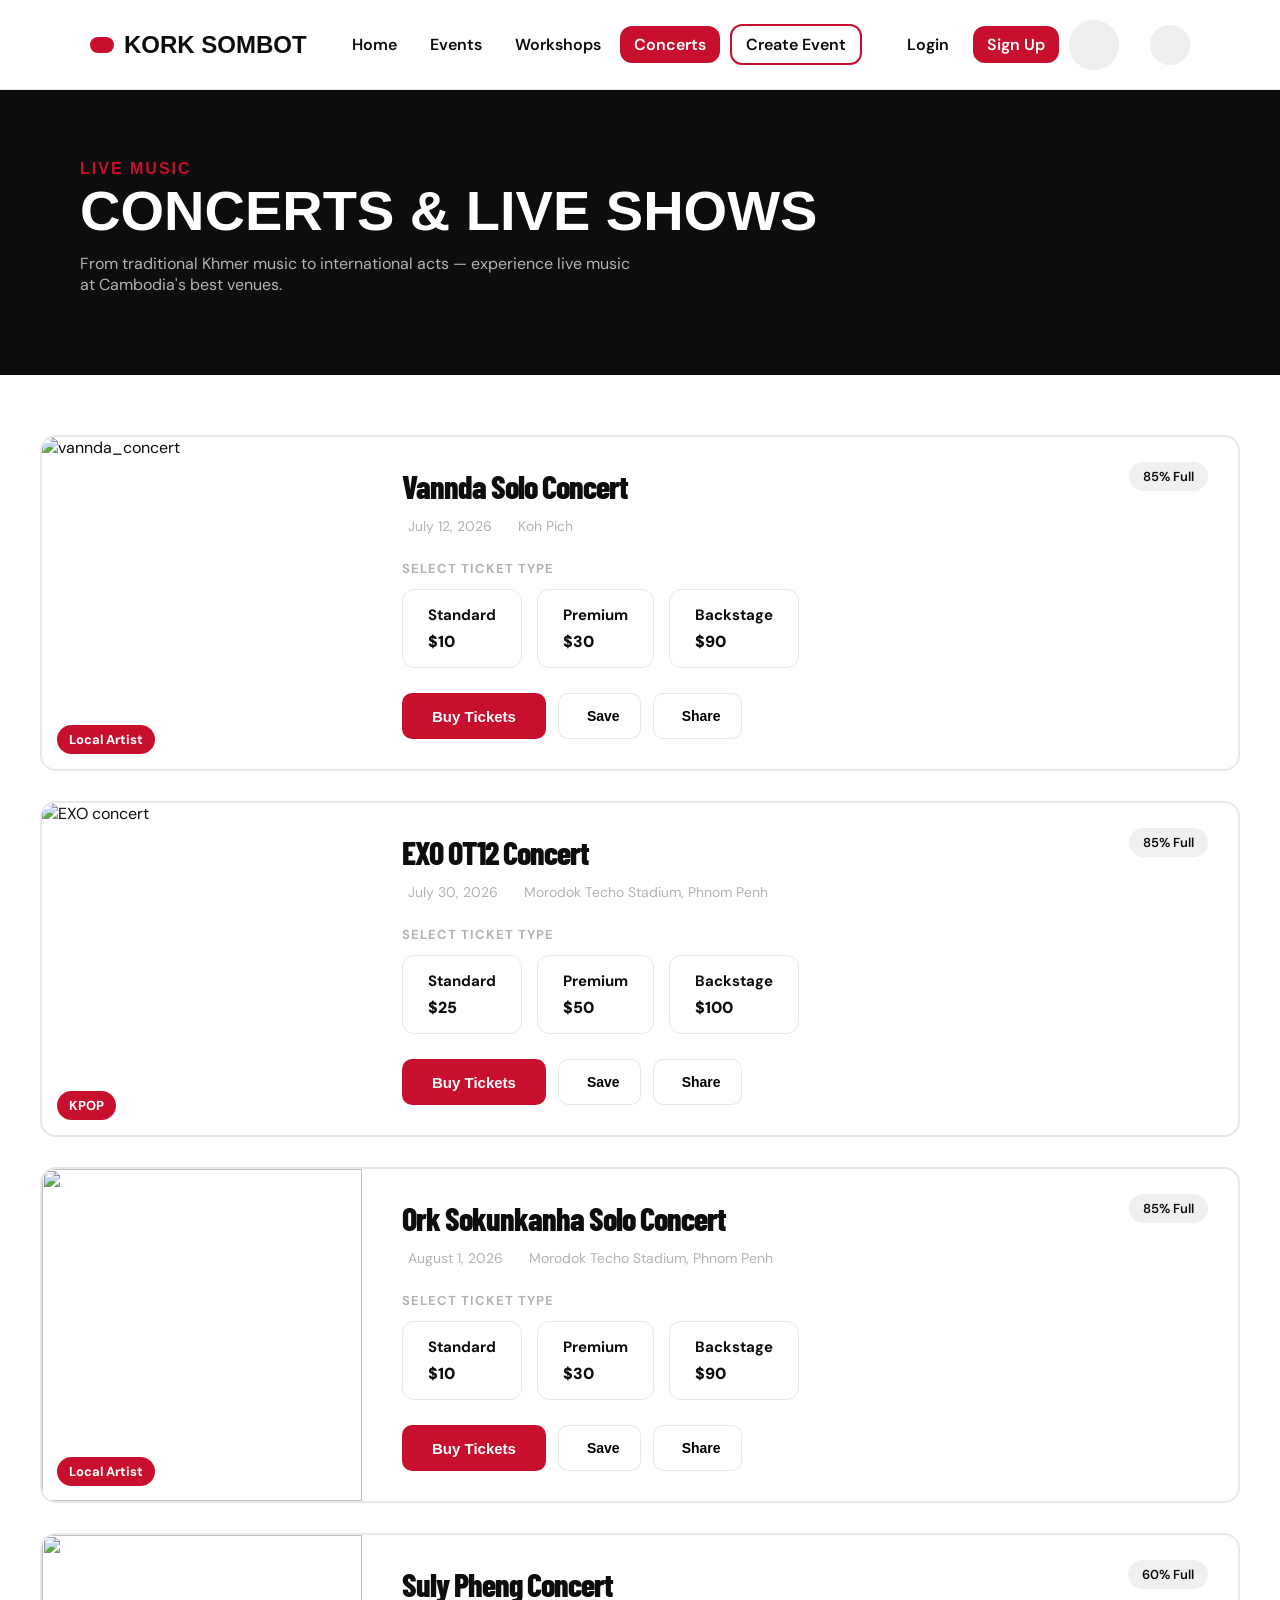
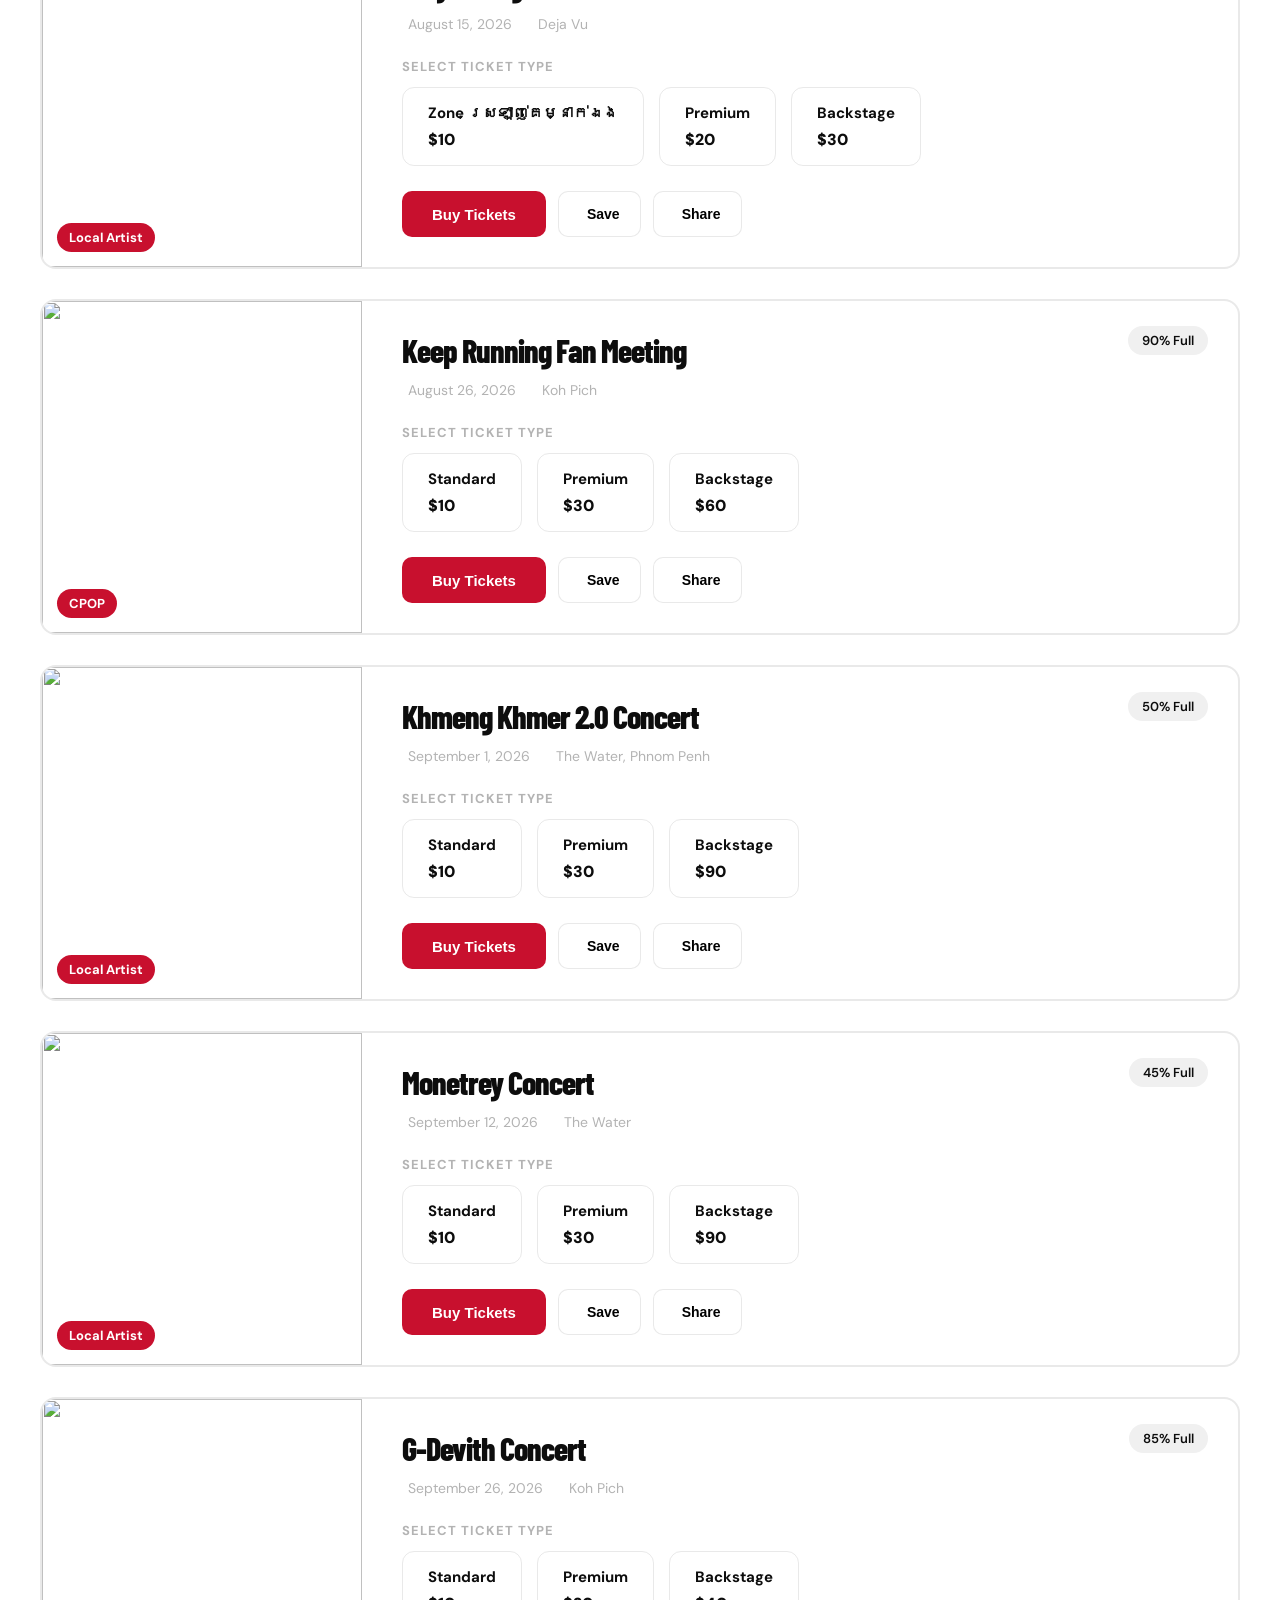
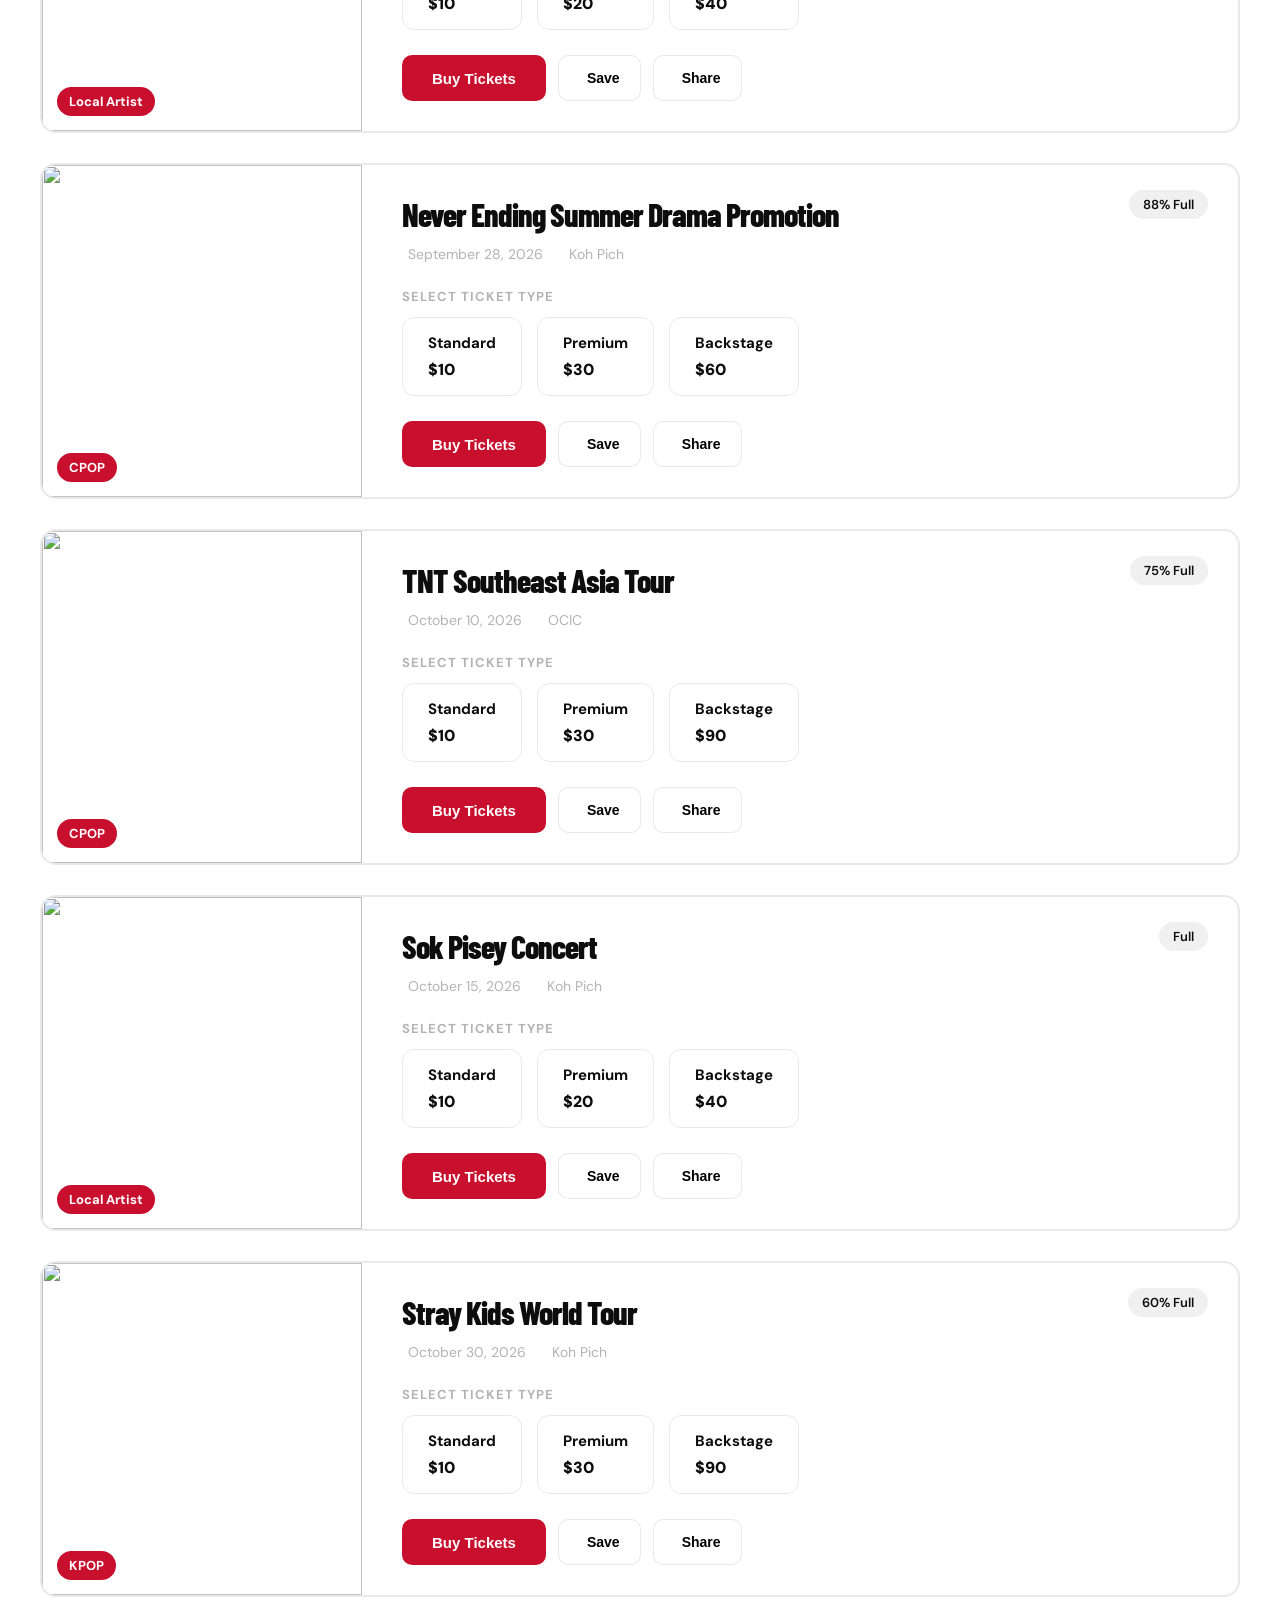
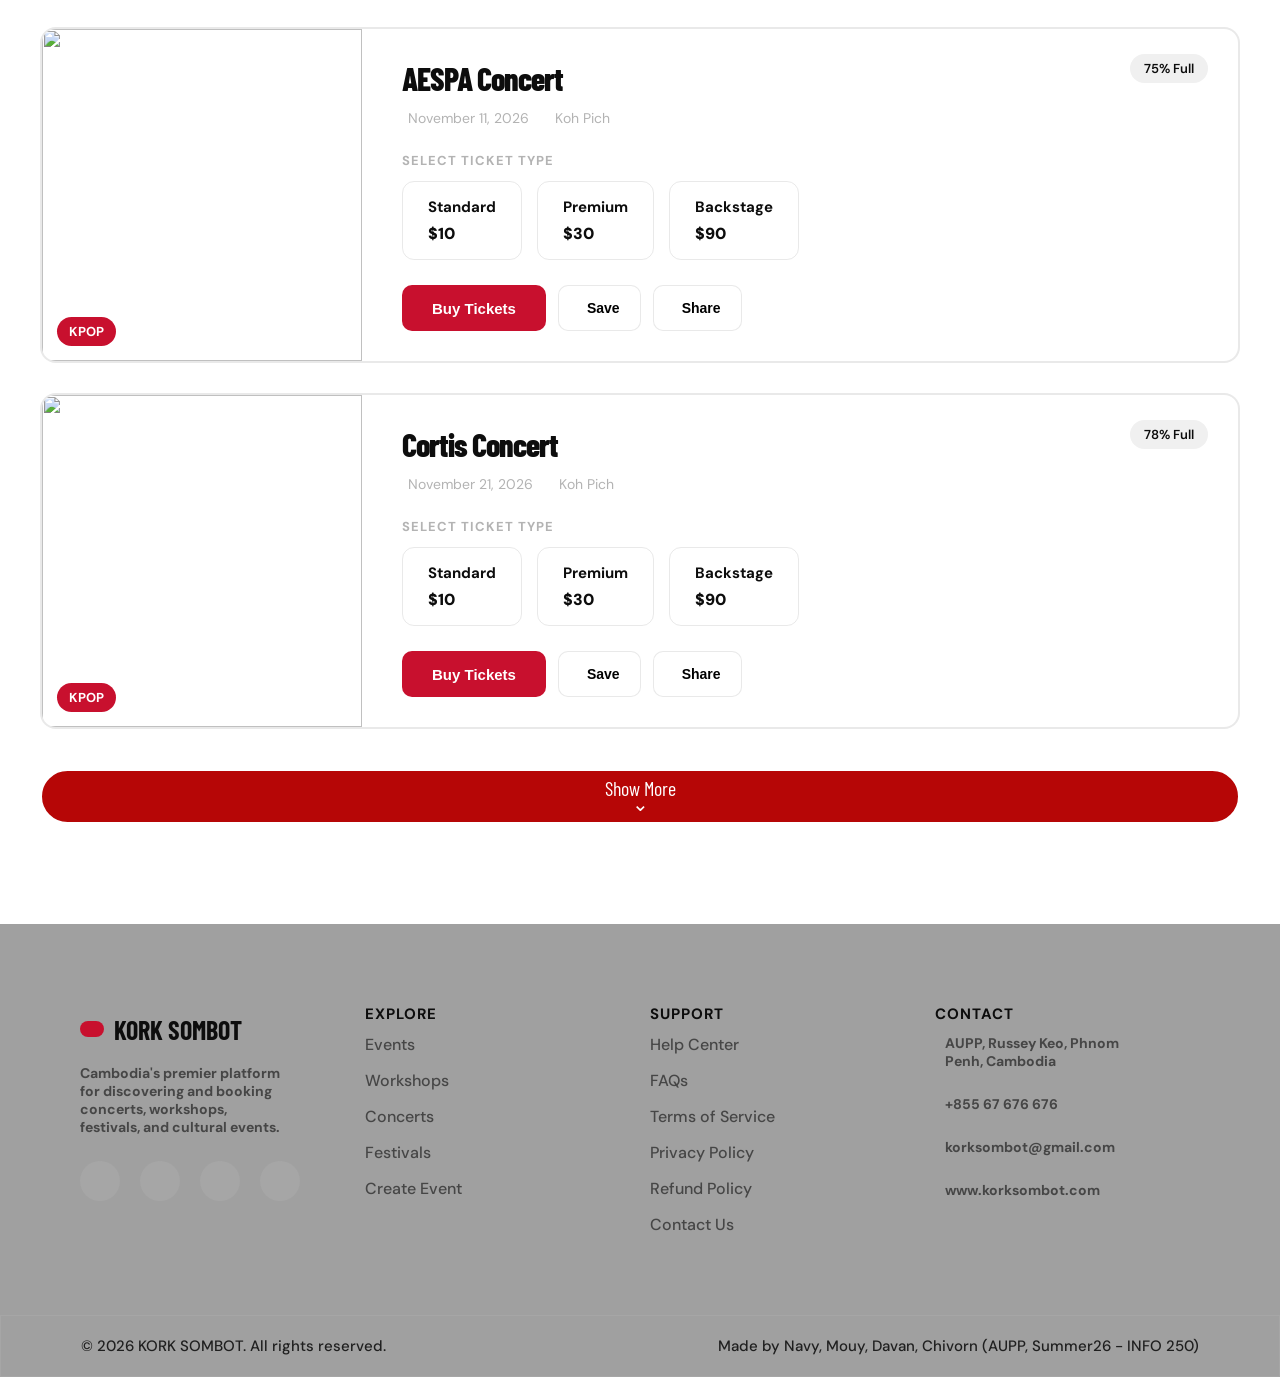
==== commit 36815508: "m" ====
--- a/event.css
+++ b/event.css
@@ -1,5 +1,6 @@
 @import url(./style.css);
 @import url(./variables.css);
+<<<<<<< HEAD
 
 * {
     margin: 0;
@@ -7,6 +8,44 @@
     box-sizing: border-box;
 }
 
+=======
+@import url(./event.css);
+
+/* =========================================
+   RESET & BASE
+========================================= */
+* {
+  margin: 0;
+  padding: 0;
+  box-sizing: border-box;
+}
+
+html,
+body {
+  margin: 0;
+  padding: 0;
+  min-height: 100vh;
+  height: 100%;
+}
+
+body {
+  min-height: 100vh;
+  display: flex;
+  flex-direction: column;
+}
+
+main {
+  flex: 1;
+}
+
+header {
+  margin: 0 auto;
+}
+
+/* =========================================
+   LAYOUT WRAPPERS
+========================================= */
+>>>>>>> 6024b4878216a531ce9c3fda26816eceae2be94d
 .wrapper1 {
     padding: 80px;
     width: 100%;
@@ -17,6 +56,7 @@
 }
 
 .text1 h1 {
+<<<<<<< HEAD
     font-size: 3.5em;
     font-weight: 900;
     text-transform: uppercase;
@@ -79,8 +119,253 @@
 
 /* category */
 .category {
+=======
+  font-size: 3.5em;
+  font-weight: 900;
+  font-family: var(--primary-font);
+  text-transform: uppercase;
+  color: var(--text-white);
+}
+
+.text1 p {
+  color: var(--primary-red);
+  letter-spacing: 2px;
+  font-weight: 600;
+  text-transform: uppercase;
+}
+
+.description {
+  font-family: var(--btn-font);
+  max-width: 550px;
+  margin-top: 10px;
+  color: var(--text-gray);
+}
+
+/* =========================================
+   FEATURED EVENTS
+========================================= */
+.featured-events {
+  background-color: var(--text-white);
+  color: var(--bg-dark);
+  font-family: var(--btn-font);
+  width: 100%;
+  margin: auto;
+  padding: 60px 40px;
+}
+
+.grid-ft {
+  display: grid;
+  grid-template-columns: repeat(3, minmax(0, 1fr));
+  gap: 24px;
+  width: 100%;
+}
+
+.grid-card-ft {
+  width: 100%;
+}
+
+/* =========================================
+   SEARCH & FILTER BAR
+========================================= */
+.search-bar {
+  display: flex;
+  justify-content: space-between;
+  width: 100%;
+}
+
+.search-bar .search-box {
+  display: flex;
+  gap: 10px;
+  width: 75%;
+  border: 1px solid var(--text-gray);
+  border-radius: 12px;
+  padding: 5px 0 5px 10px;
+  color: var(--text-gray);
+  font-size: 14px;
+}
+
+.search-bar .search-box input {
+  border: none;
+  padding: 10px;
+  outline: none;
+  font-family: var(--btn-font);
+}
+
+.search-bar .search-box i {
+  padding: 10px;
+}
+
+.sort-box {
+  width: 20%;
+  padding: 5px 0 5px 10px;
+  border-radius: 12px;
+  font-family: var(--btn-font);
+  color: var(--bg-black);
+  outline: none;
+}
+
+.category {
+  display: flex;
+  gap: 10px;
+  padding: 20px 0;
+}
+
+.category p {
+  background-color: #cbcbcb37;
+  padding: 8px 15px;
+  border-radius: 16px;
+  font-size: 14px;
+  font-weight: 600;
+  cursor: pointer;
+  transition: background-color 0.2s ease-out;
+}
+
+.category p:hover {
+  background-color: #cbcbcb66;
+}
+
+.category p:active {
+  background-color: var(--primary-red);
+  color: white;
+}
+
+.result_status {
+  font-size: 14px;
+  font-weight: 200;
+  color: #4d4d4d89;
+}
+
+.hamburger {
+  display: none;
+}
+
+/* =========================================
+   FOOTER
+========================================= */
+footer {
+  background-color: var(--footer-bg);
+  padding: 80px;
+  color: var(--bg-dark);
+}
+
+.footer-grid {
+  display: grid;
+  grid-template-columns: repeat(4, 1fr);
+  gap: 20px;
+}
+
+.footer-grid-box .logo {
+  font-size: 13px;
+  font-weight: 700;
+  font-family: var(--primary-font);
+  margin-bottom: 10px;
+}
+
+.footer-grid-box p {
+  font-family: var(--btn-font);
+  font-size: 14px;
+  max-width: 200px;
+  color: #303030ce;
+  margin-bottom: 25px;
+}
+
+.footer-grid-box .social-links {
+  display: flex;
+  gap: 20px;
+  cursor: pointer;
+  font-size: 18px;
+}
+
+.footer-grid-box .social-links i {
+  width: 40px;
+  height: 40px;
+  align-content: center;
+  background-color: var(--btn-hover);
+  border-radius: 50%;
+  text-align: center;
+  transition: all 0.2s;
+}
+
+.footer-grid-box .social-links i:hover {
+  background-color: #c8191e;
+  color: var(--text-white);
+}
+
+.footer-card-title {
+  font-family: var(--btn-font);
+  font-size: 15px;
+  text-transform: uppercase;
+  letter-spacing: 1px;
+  margin-bottom: 10px;
+}
+
+.footer-links {
+  display: flex;
+  flex-direction: column;
+  margin-top: 10px;
+  row-gap: 15px;
+}
+
+.footer-links a {
+  text-decoration: none;
+  color: #303030ce;
+  font-family: var(--btn-font);
+  font-size: 16px;
+  font-weight: 500;
+  transition: color 0.2s;
+}
+
+.footer-links a:hover {
+  color: var(--primary-red);
+}
+
+.footer-contact-info .lct,
+.footer-contact-info .tel,
+.footer-contact-info .email,
+.footer-contact-info .website {
+  display: flex;
+  gap: 10px;
+}
+
+.footer-contact-info .lct i,
+.footer-contact-info .tel i,
+.footer-contact-info .email i,
+.footer-contact-info .website i {
+  font-size: 14px;
+  color: var(--primary-red);
+  align-items: center;
+}
+
+.footer-end {
+  background-color: var(--footer-bg);
+  color: #000000ce;
+  padding: 20px 80px;
+  display: flex;
+  justify-content: space-between;
+  border: 1px solid var(--btn-hover);
+  font-family: var(--btn-font);
+  font-size: 15px;
+  font-weight: 500;
+}
+
+/* =========================================
+   TABLET (<= 900px)
+========================================= */
+@media screen and (max-width: 900px) {
+  .navbar {
+>>>>>>> 6024b4878216a531ce9c3fda26816eceae2be94d
     display: flex;
+    justify-content: space-between;
+    align-items: center;
+    padding: 12px 20px;
+    height: 90px;
+  }
+
+  .logo {
+    display: flex;
+    align-items: center;
     gap: 10px;
+<<<<<<< HEAD
     padding: 20px 0;
 }
 
@@ -198,4 +483,199 @@
     footer {
         padding: 50px 40px;
     }
+=======
+  }
+
+  .logo h1 {
+    font-size: 24px;
+    line-height: 1;
+  }
+
+  .nav-right {
+    display: flex;
+    align-items: center;
+    gap: 10px;
+    margin-right: 0;
+  }
+
+  .nav-links-items a {
+    text-decoration: none;
+    color: var(--bg-dark);
+    font-size: 15px;
+    font-weight: 600;
+    white-space: nowrap;
+    padding: 8px 14px;
+    border-radius: 10px;
+  }
+
+  header {
+    width: 100%;
+  }
+
+  .intro-banner {
+    margin-top: 40px;
+    padding-bottom: 30px;
+    width: auto;
+  }
+
+  .nav-links {
+    flex-direction: column;
+    align-items: flex-start;
+    justify-content: flex-start;
+    background-color: #000000;
+    position: fixed;
+    top: 90px;
+    left: 0;
+    height: calc(100vh - 90px);
+    overflow: hidden;
+    width: 0;
+    padding: 0;
+    transition: width 0.3s ease-out;
+  }
+
+  .nav-links.active {
+    width: 220px;
+    padding: 20px;
+  }
+
+  .nav-links-items {
+    flex-direction: column;
+    align-items: flex-start;
+    gap: 10px;
+    padding: 0;
+  }
+
+  .nav-links-items a,
+  .nav-links .btn-outline {
+    color: var(--text-white);
+    white-space: nowrap;
+  }
+
+  .category {
+    flex-wrap: wrap;
+    gap: 10px;
+  }
+
+  .category p {
+    padding: 8px 14px;
+    font-size: 13px;
+  }
+
+  .grid-ft {
+    grid-template-columns: repeat(2, minmax(0, 1fr));
+  }
+
+  .footer-grid {
+    grid-template-columns: repeat(2, minmax(0, 1fr));
+  }
+
+  .page-wrapper {
+    padding: 1px 13px;
+  }
+
+  .wrapper1 {
+    padding: 24px 20px;
+  }
+
+  .featured-events {
+    padding: 40px;
+  }
+
+  .sign-up {
+    width: 90px;
+    text-align: center;
+  }
+
+  .footer-card-title {
+    margin-top: 20px;
+  }
+
+  .footer-end {
+    flex-direction: column;
+    gap: 8px;
+    padding: 20px 30px;
+    text-align: center;
+  }
+}
+
+/* =========================================
+   MOBILE (<= 600px)
+========================================= */
+@media screen and (max-width: 600px) {
+  .grid-ft {
+    grid-template-columns: repeat(1, minmax(0, 1fr));
+    gap: 20px;
+  }
+
+  .grid-card-ft {
+    flex-direction: column;
+  }
+
+  .card-img {
+    width: 100%;
+    height: 275px;
+  }
+
+  #toggle-btn {
+    width: 32px;
+    height: 32px;
+    padding: 0;
+    margin-left: 4px;
+  }
+
+  .user-icon {
+    margin-right: 4px;
+  }
+
+  .navbar {
+    display: flex;
+    justify-content: space-between;
+    align-items: center;
+    padding: 10px 16px;
+  }
+
+  .nav-right {
+    gap: 6px;
+    margin-right: -10px;
+  }
+
+  .featured-events {
+    padding: 30px 16px;
+  }
+
+  .hamburger {
+    display: block;
+    font-size: 26px;
+    line-height: 1;
+    color: #ffffff;
+    background-color: var(--primary-red);
+    border-color: darkred;
+    border-radius: 8px;
+    cursor: pointer;
+  }
+
+  .intro-banner {
+    margin-top: 40px;
+    padding-bottom: 30px;
+  }
+
+  .category {
+    flex-wrap: wrap;
+    gap: 8px;
+    padding: 15px 0;
+  }
+
+  .category p {
+    padding: 6px 10px;
+    font-size: 12px;
+  }
+
+  .footer-grid {
+    grid-template-columns: repeat(1, minmax(0, 1fr));
+  }
+
+  footer {
+    padding: 10px 30px;
+  }
+>>>>>>> 6024b4878216a531ce9c3fda26816eceae2be94d
 }
